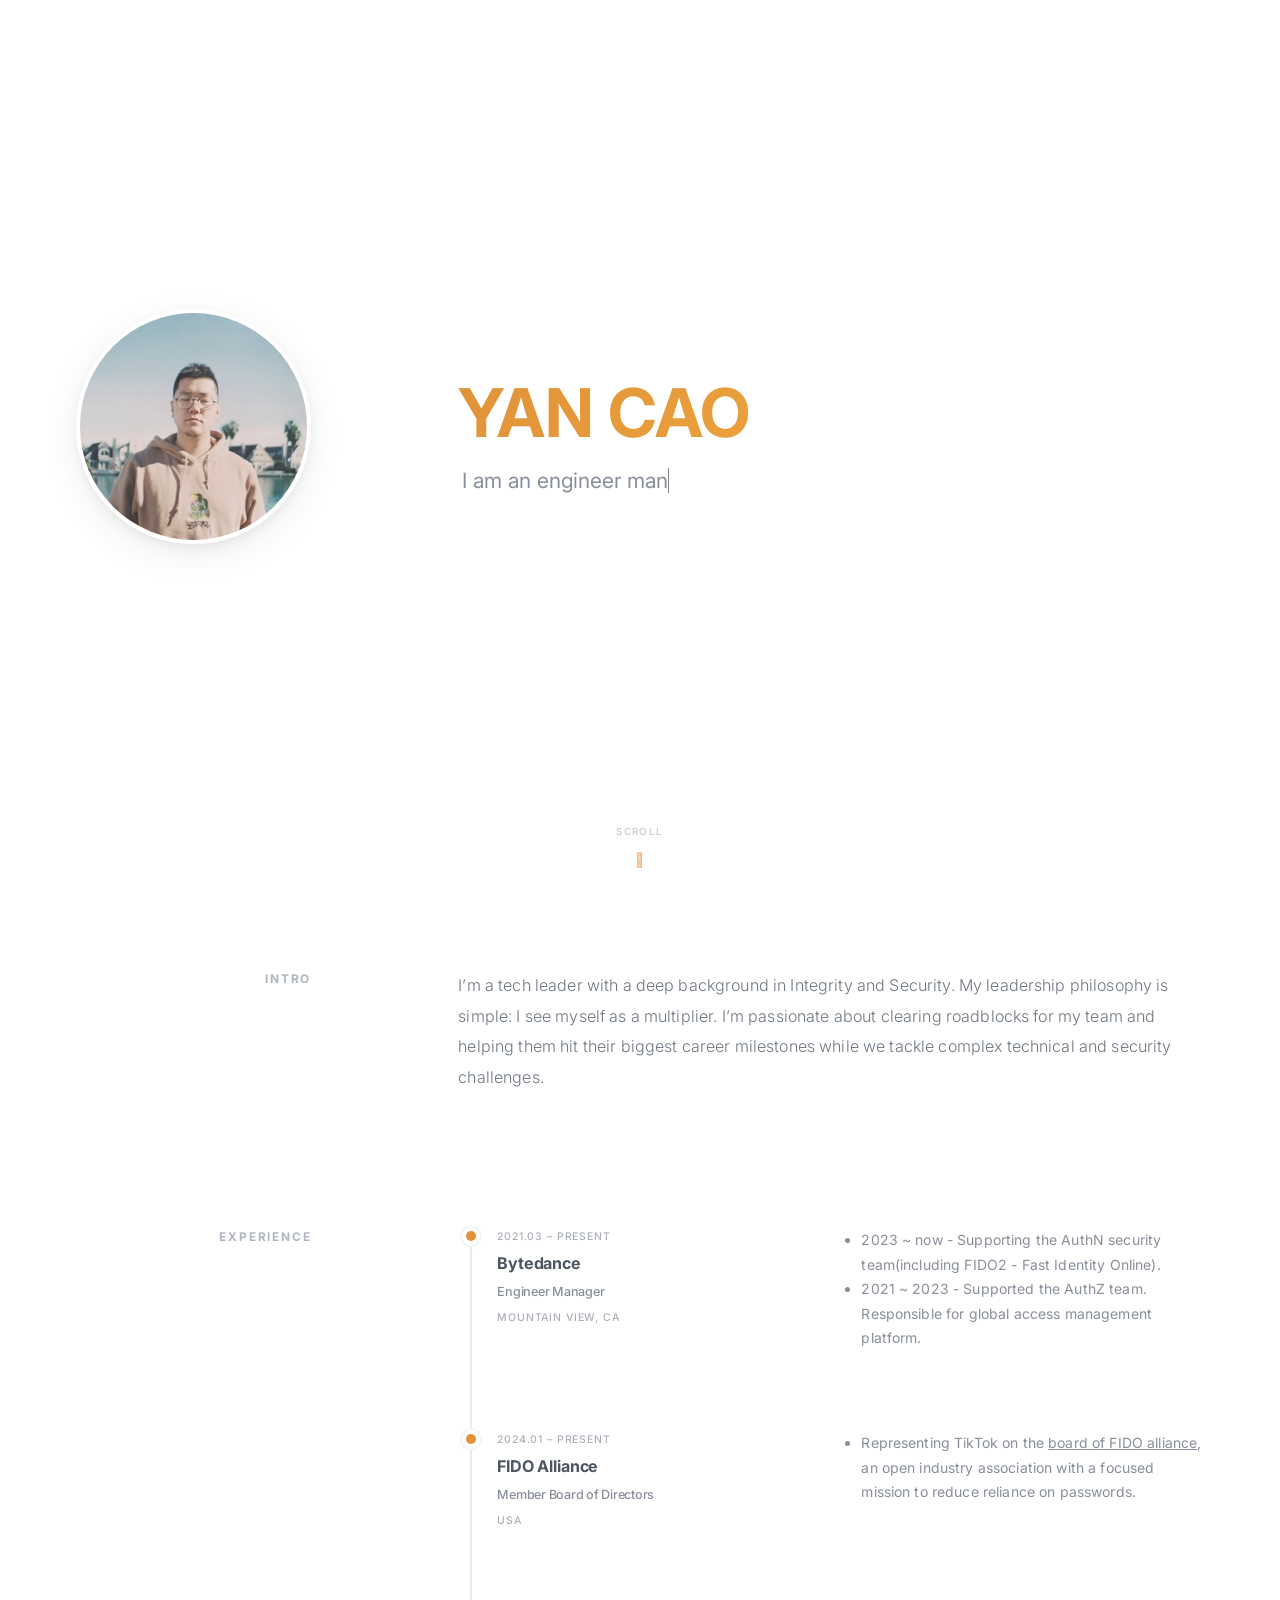
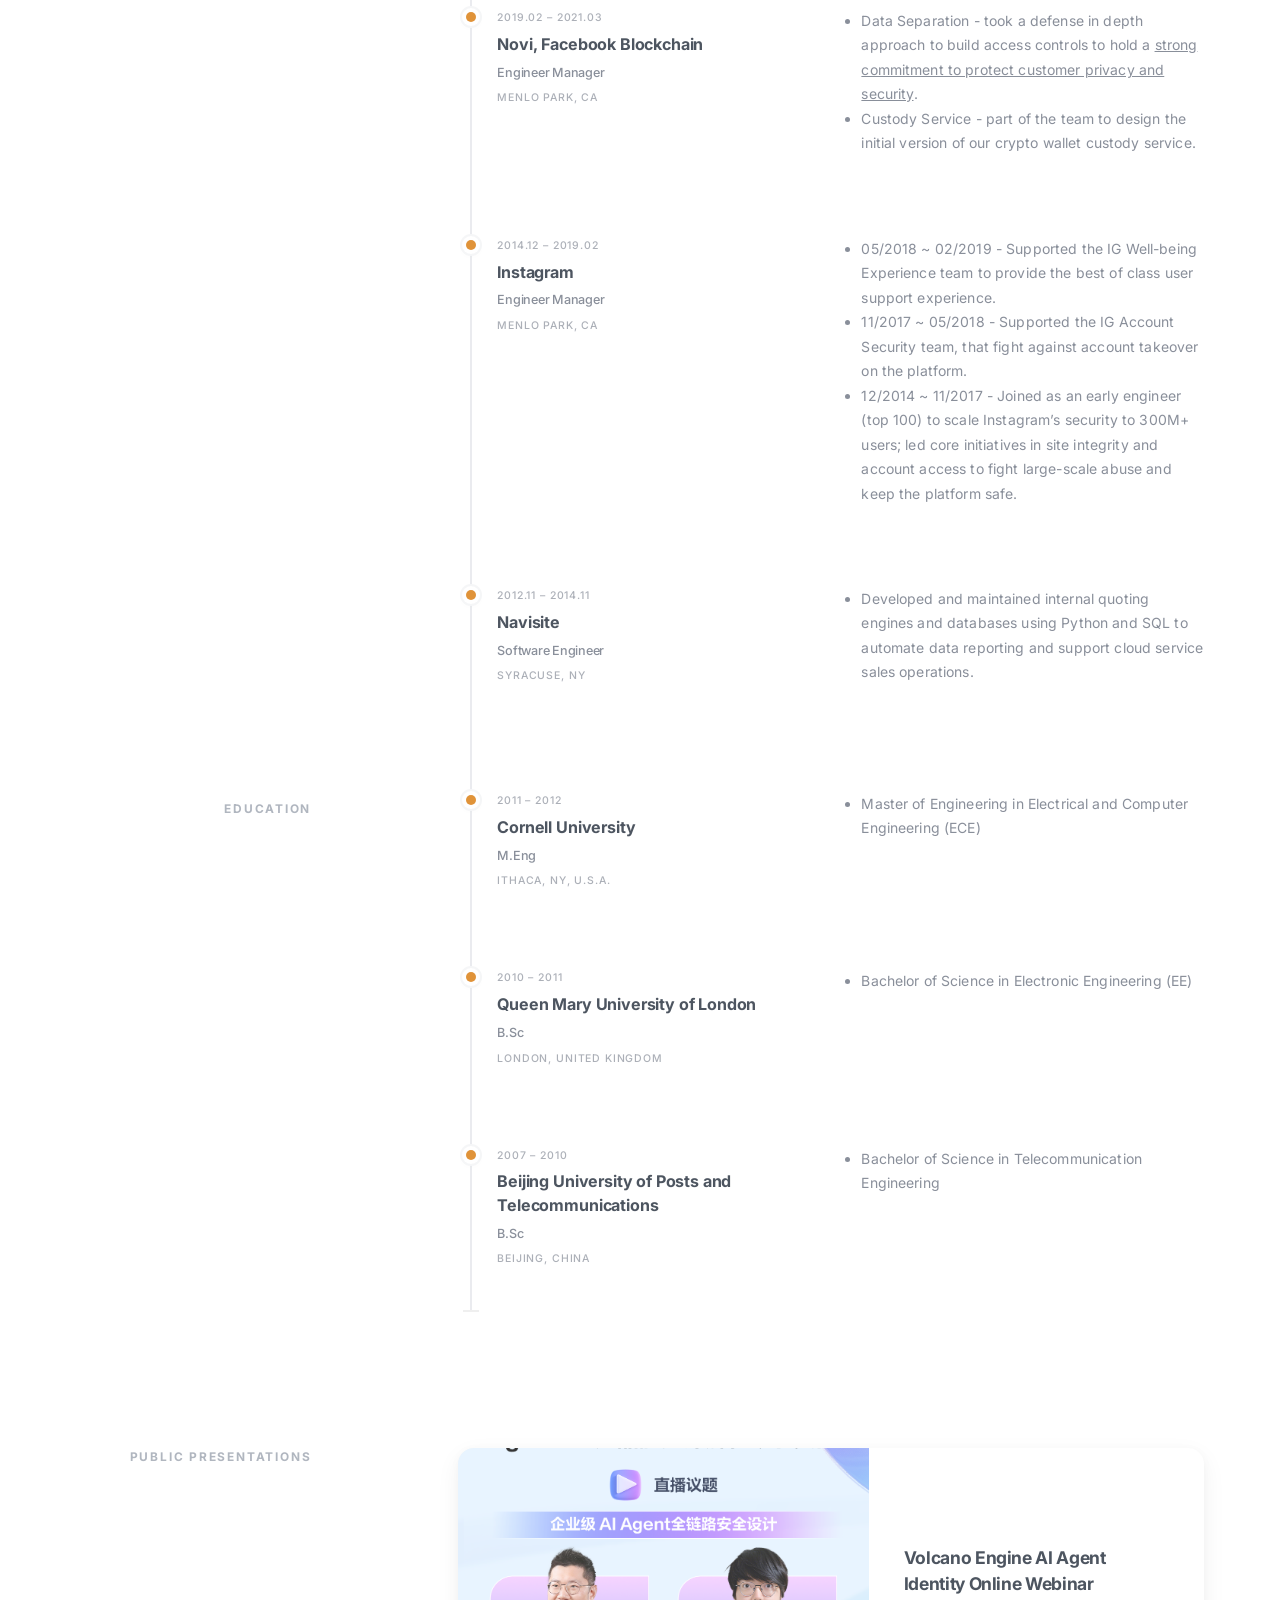
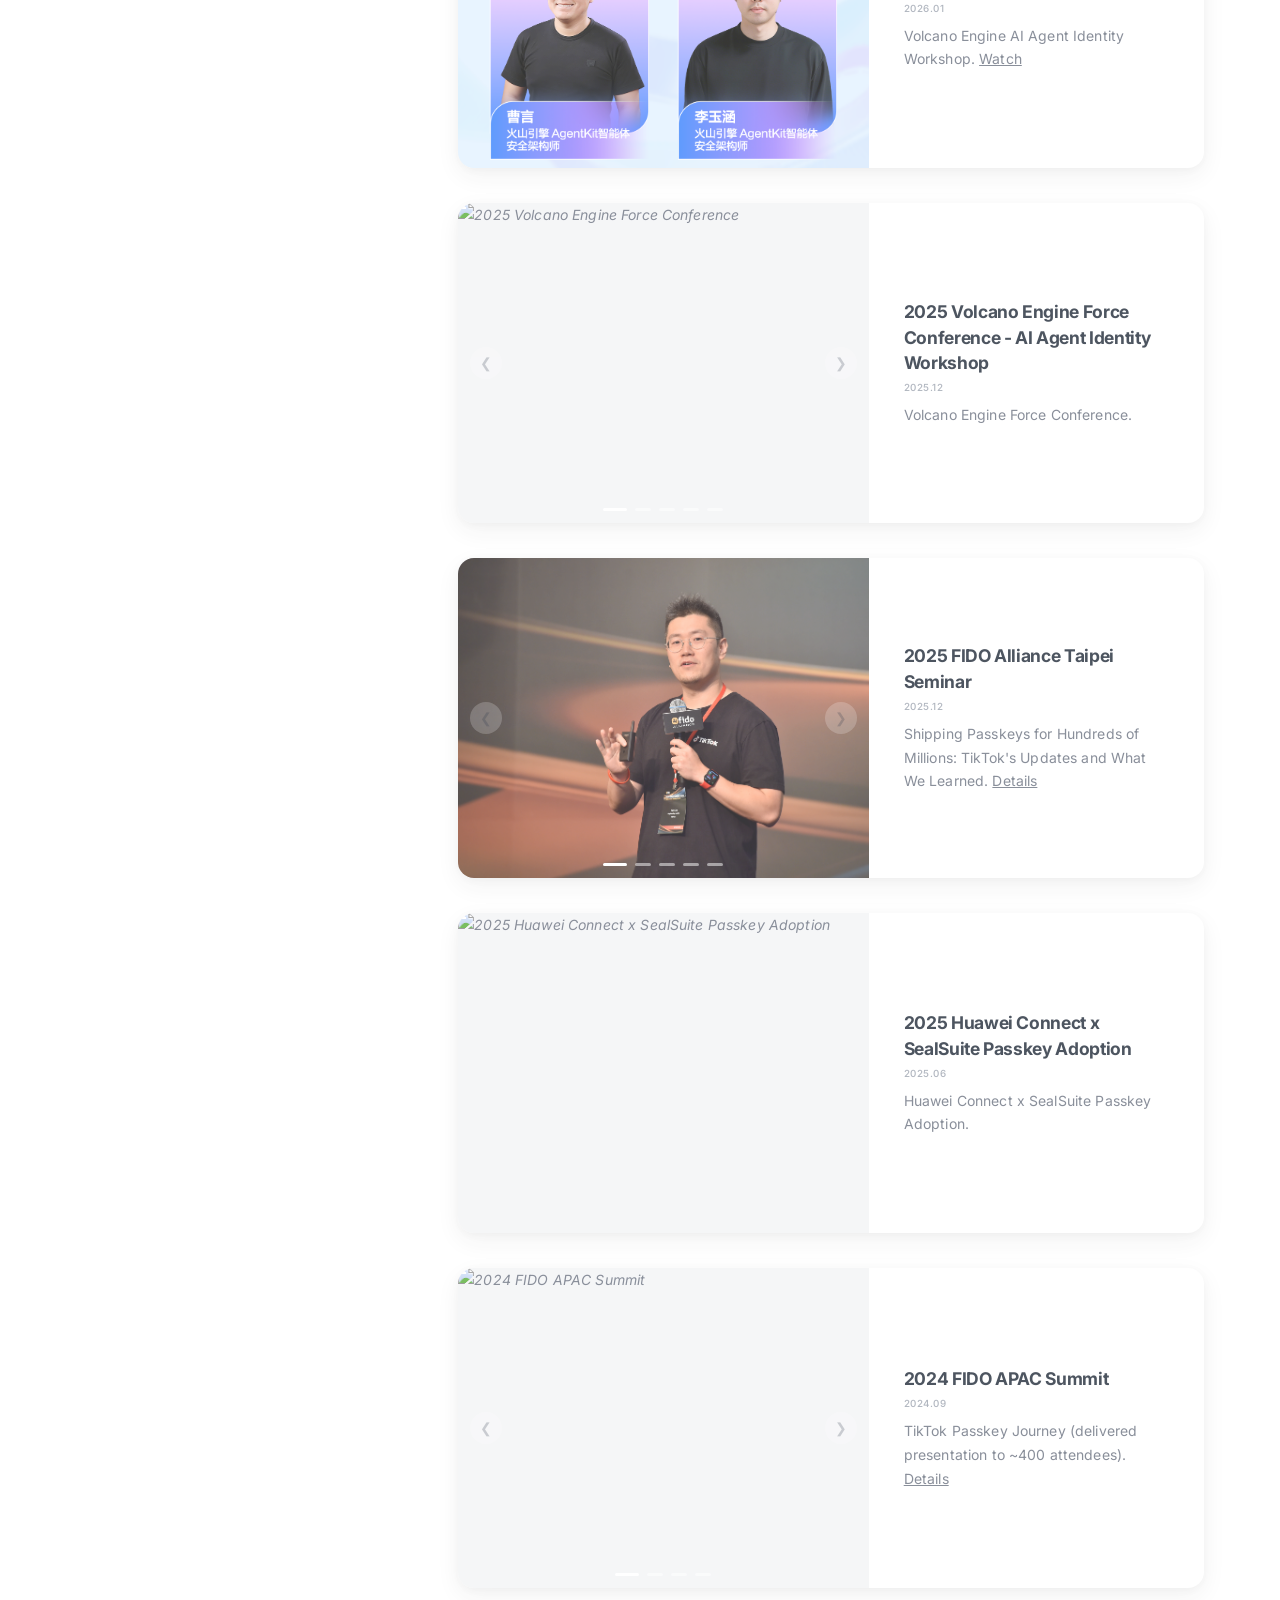
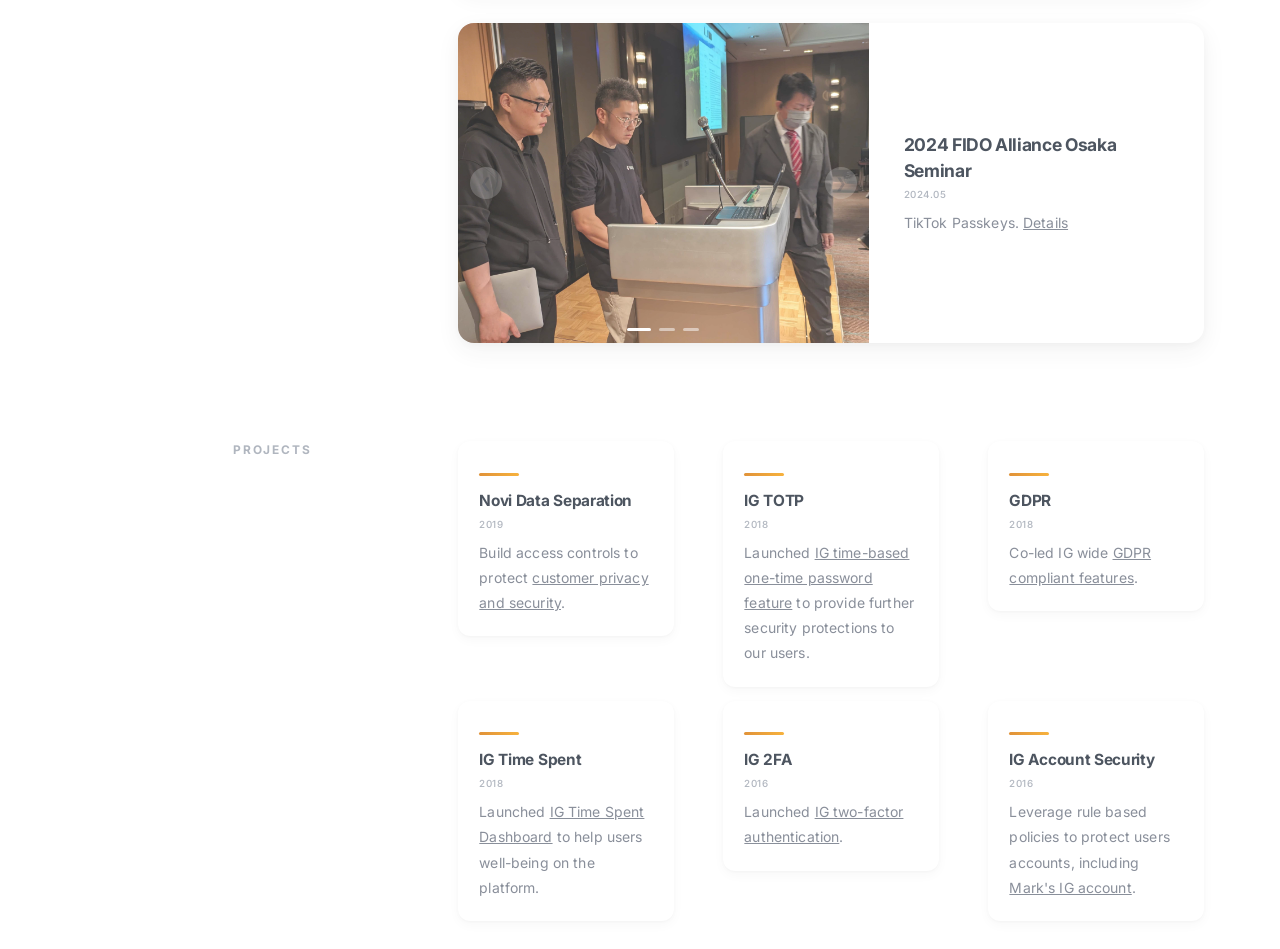
==== index.html @ 8f4854a1 "Update website content and styling: Experience, Education, and Link formatting" ====
<!doctype html>

<html lang="en">

<head>

    <title>Yan Cao</title>

    <meta name="description" content="">

    <meta charset="utf-8">
    <meta name="viewport" content="width=device-width, initial-scale=1, shrink-to-fit=no">
    <meta http-equiv="x-ua-compatible" content="ie=edge">

    <!-- Google Font: Inter -->
    <link rel="preconnect" href="https://fonts.googleapis.com">
    <link rel="preconnect" href="https://fonts.gstatic.com" crossorigin>
    <link href="https://fonts.googleapis.com/css2?family=Inter:wght@100;300;400;500;600;700;800;900&display=swap"
        rel="stylesheet">

    <!-- FontAwesome -->
    <link rel="stylesheet" href="assets/plugins/font-awesome/css/fontawesome.min.css">
    <link rel="stylesheet" href="assets/plugins/font-awesome/css/brands.min.css">

    <!-- Nivo Lightbox-->
    <link rel="stylesheet" href="assets/plugins/nivo-lightbox/nivo-lightbox.css" />
    <link rel="stylesheet" href="assets/plugins/nivo-lightbox/themes/default/default.css" />

    <!-- Main CSS -->
    <link rel="stylesheet" href="assets/css/main.css">

    <!-- Themes -->
    <link rel="stylesheet" href="assets/css/themes.light.css">
    <!--<link rel="stylesheet" href="assets/css/themes.dark.css">-->

    <!-- Favicon -->
    <link rel="apple-touch-icon" sizes="180x180" href="assets/images/favicon/apple-touch-icon.png">
    <link rel="icon" type="image/png" sizes="32x32" href="assets/images/favicon/favicon-32x32.png">
    <link rel="icon" type="image/png" sizes="16x16" href="assets/images/favicon/favicon-16x16.png">
    <link rel="manifest" href="assets/images/favicon/site.webmanifest">

    <!-- Custom CSS -->
    <link rel="stylesheet" href="assets/css/custom.css">

    <!-- jQuery -->
    <script src="assets/js/jquery.min.js"></script>

    <!-- dense.js (Retina plugin) -->
    <script src="assets/js/dense.js"></script>

    <!-- Nivo Lightbox -->
    <script src="assets/plugins/nivo-lightbox/nivo-lightbox.min.js"></script>

    <!-- ScrollReveal -->
    <script src="assets/js/scrollreveal.min.js"></script>

    <!-- Carousel -->
    <script src="assets/js/carousel.js"></script>

    <!-- Presentation Carousel -->
    <script src="assets/js/presentation-carousel.js"></script>

    <!-- Main JS -->
    <script src="assets/js/main.js"></script>

</head>

<body>

    <div class="c-preloader  js-preloader">
        <div class="c-preloader__spinner  t-preloader__spinner"></div>
    </div>

    <div class="c-main-container  js-main-container">



        <!-- ################################ -->
        <!-- ############ HEADER ############ -->
        <!-- ################################ -->

        <section class="o-section o-section--header  t-section  t-section--header">
            <div class="c-header">

                <div class="o-section__header-bg  t-section__header"></div>
                <div class="o-section__content-bg  t-section__content"></div>

                <div class="o-container">
                    <div class="o-section__container">

                        <header class="o-section__header  c-header__header  t-section__header">
                            <div class="c-header__inner-header">

                                <div class="c-header__avatar">
                                    <div class="a-header  c-avatar">
                                        <img class="c-avatar__img" src="assets/images/header/avatar.jpg" alt="">
                                    </div><!-- /c-avatar -->
                                </div><!-- /c-header-avatar -->

                            </div><!-- /c-header__inner-header -->
                        </header><!-- /o-section__header -->

                        <div class="o-section__content  c-header__content  t-section__content">
                            <div class="c-header__inner-content">

                                <div class="c-header__top">

                                    <div class="c-header__brand">

                                        <div class="c-brand">
                                            <h1 class="c-brand__title  t-title">
                                                <span class="c-brand__sizer">
                                                    <span class="a-header  c-brand__second-word  t-title__second-word">
                                                        Yan Cao
                                                    </span>
                                                </span>
                                            </h1>
                                            <h2 class="a-header  c-brand__sub-title  t-sub-title">
                                                <span class="c-brand__sizer">I am a</span><!--
                                                 --><span class="txt-rotate c-brand__sizer" data-period="2000"
                                                    data-rotate='["n engineer manager @ Bytedance", "n ex-Facebooker/Instagramer", " crypto lover", " father of two cats", " security bar raiser"]'>
                                                </span>
                                            </h2>

                                        </div><!-- /c-header__brand -->

                                        <ul class="c-header__social-buttons  c-social-buttons">
                                            <li class="a-header">
                                                <a href="https://www.linkedin.com/in/yanc/" target="_blank"
                                                    class="c-social-button  t-social-button">
                                                    <i class="fab  fa-lg  fa-linkedin"></i>
                                                </a>
                                            </li>
                                            <li class="a-header">
                                                <a href="https://github.com/y-ncao" target="_blank"
                                                    class="c-social-button  t-social-button">
                                                    <i class="fab  fa-lg  fa-github"></i>
                                                </a>
                                            </li>
                                            <li class="a-header">
                                                <a href="https://www.instagram.com/cyandterry/" target="_blank"
                                                    class="c-social-button  t-social-button">
                                                    <i class="fab  fa-lg  fa-instagram"></i>
                                                </a>
                                            </li>
                                        </ul><!-- /c-header__social-buttons -->

                                    </div><!-- /c-header__top -->

                                </div><!-- /c-header__inner-content -->
                            </div><!-- /o-section__content -->

                        </div><!-- /o-section__container -->

                    </div><!-- /o-container -->

                </div><!-- /c-header -->

                <!-- Scroll indicator -->
                <div class="c-scroll-indicator">
                    <span class="c-scroll-indicator__text">Scroll</span>
                    <div class="c-scroll-indicator__arrow">
                        <i class="fas fa-chevron-down"></i>
                    </div>
                </div>

        </section><!-- /o-section -->



        <!-- ################################ -->
        <!-- ############ INTRO ############# -->
        <!-- ################################ -->

        <section class="o-section  t-section  ">

            <div class="o-section__header-bg  t-section__header"></div>
            <div class="o-section__content-bg  t-section__content"></div>

            <div class="o-container">
                <div class="o-section__container">

                    <header class="o-section__header  t-section__header">
                        <div class="o-content">
                            <h2 class="o-section__heading">
                                Intro
                            </h2>

                        </div>
                    </header><!-- /o-section__header -->

                    <div class="o-section__content  t-section__content  ">
                        <div class="o-content">
                            <div class="c-intro">
                                <div class="o-content__body">
                                    <p>
                                        I’m a tech leader with a deep background in Integrity and Security. My
                                        leadership philosophy is simple: I see myself as a multiplier. I’m passionate
                                        about clearing roadblocks for my team and helping them hit their biggest career
                                        milestones while we tackle complex technical and security challenges.
                                    </p>
                                </div>
                            </div>
                        </div>

                    </div><!-- /o-section__content -->

                </div><!-- /o-section__container -->
            </div><!-- /o-container -->

        </section><!-- /o-section -->


        <!-- ################################ -->
        <!-- ########## EXPERIENCE ########## -->
        <!-- ################################ -->

        <section class="o-section  t-section  ">

            <div class="o-section__header-bg  t-section__header"></div>
            <div class="o-section__content-bg  t-section__content"></div>

            <div class="o-container">
                <div class="o-section__container">

                    <header class="o-section__header  t-section__header">
                        <div class="o-content">
                            <h2 class="o-section__heading">
                                Experience
                            </h2>

                        </div>
                    </header><!-- /o-section__header -->

                    <div class="o-section__content  t-section__content  u-pb-0">

                        <div class="a-experience-timeline  c-timeline  t-border-color">

                            <div class="c-timeline__item">
                                <div class="c-timeline__point  t-timeline__point  t-primary-bg"></div>
                                <div class="o-content">
                                    <div class="o-grid">
                                        <div class="o-grid__col-md-5">
                                            <div class="c-work__timeframe">
                                                2021.03 &ndash; Present
                                            </div>
                                            <h3 class="c-work__heading">
                                                Bytedance
                                            </h3>
                                            <h4 class="c-work__title">
                                                Engineer Manager
                                            </h4>
                                            <div class="c-work__location">
                                                Mountain View, CA
                                            </div>
                                        </div>
                                        <div class="o-grid__col-md-7">
                                            <ul>
                                                <li>
                                                    2023 ~ now - Supporting the AuthN security team(including FIDO2 -
                                                    Fast
                                                    Identity Online).
                                                </li>
                                                <li>
                                                    2021 ~ 2023 - Supported the AuthZ team. Responsible for global
                                                    access management platform.
                                                </li>
                                            </ul>
                                        </div>
                                    </div><!-- /o-grid -->
                                </div><!-- /o-content -->
                            </div><!-- /c-timeline__item -->

                            <div class="c-timeline__item">
                                <div class="c-timeline__point  t-timeline__point  t-primary-bg"></div>
                                <div class="o-content">
                                    <div class="o-grid">
                                        <div class="o-grid__col-md-5">
                                            <div class="c-work__timeframe">
                                                2024.01 &ndash; Present
                                            </div>
                                            <h3 class="c-work__heading">
                                                FIDO Alliance
                                            </h3>
                                            <h4 class="c-work__title">
                                                Member Board of Directors
                                            </h4>
                                            <div class="c-work__location">
                                                USA
                                            </div>
                                        </div>
                                        <div class="o-grid__col-md-7">
                                            <ul>
                                                <li>
                                                    Representing TikTok on the <a
                                                        href="https://fidoalliance.org/overview/leadership/"
                                                        target="_blank">board of FIDO alliance</a>,
                                                    an open industry association with a focused mission to reduce
                                                    reliance
                                                    on passwords.
                                                </li>
                                            </ul>
                                        </div>
                                    </div><!-- /o-grid -->
                                </div><!-- /o-content -->
                            </div><!-- /c-timeline__item -->

                            <div class="c-timeline__item">
                                <div class="c-timeline__point  t-timeline__point  t-primary-bg"></div>
                                <div class="o-content">
                                    <div class="o-grid">
                                        <div class="o-grid__col-md-5">
                                            <div class="c-work__timeframe">
                                                2019.02 &ndash; 2021.03
                                            </div>
                                            <h3 class="c-work__heading">
                                                Novi, Facebook Blockchain
                                            </h3>
                                            <h4 class="c-work__title">
                                                Engineer Manager
                                            </h4>
                                            <div class="c-work__location">
                                                Menlo Park, CA
                                            </div>
                                        </div>
                                        <div class="o-grid__col-md-7">
                                            <ul>
                                                <li>
                                                    Data Separation - took a defense in depth approach to build access
                                                    controls to hold a <a href="https://bit.ly/3oNpCl0"
                                                        target="_blank">strong commitment to protect customer privacy
                                                        and
                                                        security</a>.
                                                </li>
                                                <li>
                                                    Custody Service - part of the team to design the initial version of
                                                    our
                                                    crypto wallet custody service.
                                                </li>
                                            </ul>
                                        </div>
                                    </div><!-- /o-grid -->
                                </div><!-- /o-content -->
                            </div><!-- /c-timeline__item -->

                            <div class="c-timeline__item">
                                <div class="c-timeline__point  t-timeline__point  t-primary-bg"></div>
                                <div class="o-content">
                                    <div class="o-grid">
                                        <div class="o-grid__col-md-5">
                                            <div class="c-work__timeframe">
                                                2014.12 &ndash; 2019.02
                                            </div>
                                            <h3 class="c-work__heading">
                                                Instagram
                                            </h3>
                                            <h4 class="c-work__title">
                                                Engineer Manager
                                            </h4>
                                            <div class="c-work__location">
                                                Menlo Park, CA
                                            </div>
                                        </div>
                                        <div class="o-grid__col-md-7">
                                            <ul>
                                                <li>
                                                    05/2018 ~ 02/2019 - Supported the IG Well-being Experience team to
                                                    provide the best of class user support experience.
                                                </li>
                                                <li>
                                                    11/2017 ~ 05/2018 - Supported the IG Account Security team, that
                                                    fight
                                                    against account takeover on the platform.
                                                </li>
                                                <li>
                                                    12/2014 ~ 11/2017 - Joined as an early engineer (top 100) to scale
                                                    Instagram’s security to 300M+ users; led core initiatives in site
                                                    integrity and account access to fight large-scale abuse and keep the
                                                    platform safe.
                                                </li>
                                            </ul>
                                        </div>
                                    </div><!-- /o-grid -->
                                </div><!-- /o-content -->
                            </div><!-- /c-timeline__item -->

                            <div class="c-timeline__item">
                                <div class="c-timeline__point  t-timeline__point  t-primary-bg"></div>
                                <div class="o-content">
                                    <div class="o-grid">
                                        <div class="o-grid__col-md-5">
                                            <div class="c-work__timeframe">
                                                2012.11 &ndash; 2014.11
                                            </div>
                                            <h3 class="c-work__heading">
                                                Navisite
                                            </h3>
                                            <h4 class="c-work__title">
                                                Software Engineer
                                            </h4>
                                            <div class="c-work__location">
                                                Syracuse, NY
                                            </div>
                                        </div>
                                        <div class="o-grid__col-md-7">
                                            <ul>
                                                <li>
                                                    Developed and maintained internal quoting engines and databases
                                                    using Python
                                                    and SQL to automate data reporting and support cloud service sales
                                                    operations.
                                                </li>
                                            </ul>
                                        </div>
                                    </div><!-- /o-grid -->
                                </div><!-- /o-content -->
                            </div><!-- /c-timeline__item -->

                        </div><!-- /c-timeline -->

                    </div><!-- /o-section__content -->

                </div><!-- /o-section__container -->
            </div><!-- /o-container -->

        </section><!-- /o-section -->



        <!-- ################################ -->
        <!-- ########### EDUCATION ########## -->
        <!-- ################################ -->

        <section class="o-section  t-section  ">

            <div class="o-section__header-bg  t-section__header"></div>
            <div class="o-section__content-bg  t-section__content"></div>

            <div class="o-container">
                <div class="o-section__container">

                    <header class="o-section__header  t-section__header">
                        <div class="o-content">
                            <h2 class="o-section__heading">
                                Education
                            </h2>

                        </div>
                    </header><!-- /o-section__header -->

                    <div class="o-section__content  t-section__content  u-pt-0">

                        <div class="o-content">
                            <div class="a-education-timeline  c-timeline  t-border-color  o-section__full-top-space">
                                <div class="c-timeline__end  t-border-color"></div>

                                <div class="c-timeline__item">
                                    <div class="c-timeline__point  t-timeline__point  t-primary-bg"></div>
                                    <div class="o-content">
                                        <div class="o-grid">
                                            <div class="o-grid__col-md-5">
                                                <div class="c-work__timeframe">
                                                    2011 &ndash; 2012
                                                </div>
                                                <h3 class="c-work__heading">
                                                    Cornell University
                                                </h3>
                                                <h4 class="c-work__title">
                                                    M.Eng
                                                </h4>
                                                <div class="c-work__location">
                                                    Ithaca, NY, U.S.A.
                                                </div>
                                            </div>
                                            <div class="o-grid__col-md-7">
                                                <ul>
                                                    <li>Master of Engineering in Electrical and Computer Engineering
                                                        (ECE)
                                                    </li>
                                                </ul>
                                            </div>
                                        </div><!-- /o-grid -->
                                    </div><!-- /o-content -->
                                </div><!-- /c-timeline__item -->

                                <div class="c-timeline__item">
                                    <div class="c-timeline__point  t-timeline__point  t-primary-bg"></div>
                                    <div class="o-content">
                                        <div class="o-grid">
                                            <div class="o-grid__col-md-5">
                                                <div class="c-work__timeframe">
                                                    2010 &ndash; 2011
                                                </div>
                                                <h3 class="c-work__heading">
                                                    Queen Mary University of London
                                                </h3>
                                                <h4 class="c-work__title">
                                                    B.Sc
                                                </h4>
                                                <div class="c-work__location">
                                                    London, United Kingdom
                                                </div>
                                            </div>
                                            <div class="o-grid__col-md-7">
                                                <ul>
                                                    <li>Bachelor of Science in Electronic Engineering (EE)</li>
                                                </ul>
                                            </div>
                                        </div><!-- /o-grid -->
                                    </div><!-- /o-content -->
                                </div><!-- /c-timeline__item -->

                                <div class="c-timeline__item">
                                    <div class="c-timeline__point  t-timeline__point  t-primary-bg"></div>
                                    <div class="o-content">
                                        <div class="o-grid">
                                            <div class="o-grid__col-md-5">
                                                <div class="c-work__timeframe">
                                                    2007 &ndash; 2010
                                                </div>
                                                <h3 class="c-work__heading">
                                                    Beijing University of Posts and Telecommunications
                                                </h3>
                                                <h4 class="c-work__title">
                                                    B.Sc
                                                </h4>
                                                <div class="c-work__location">
                                                    Beijing, China
                                                </div>
                                            </div>
                                            <div class="o-grid__col-md-7">
                                                <ul>
                                                    <li>Bachelor of Science in Telecommunication Engineering</li>
                                                </ul>
                                            </div>
                                        </div><!-- /o-grid -->
                                    </div><!-- /o-content -->
                                </div><!-- /c-timeline__item -->

                            </div><!-- /c-timeline -->
                        </div><!-- /o-content -->

                    </div><!-- /o-section__content -->

                </div><!-- /o-section__container -->
            </div><!-- /o-container -->

        </section><!-- /o-section -->


        <!-- ################################ -->
        <!-- ######## PRESENTATIONS ######### -->
        <!-- ################################ -->

        <section class="o-section  t-section  ">

            <div class="o-section__header-bg  t-section__header"></div>
            <div class="o-section__content-bg  t-section__content"></div>

            <div class="o-container">
                <div class="o-section__container">

                    <header class="o-section__header  t-section__header">
                        <div class="o-content">
                            <h2 class="o-section__heading">
                                Public Presentations
                            </h2>

                        </div>
                    </header><!-- /o-section__header -->

                    <div class="o-section__content  t-section__content  ">

                        <!-- Presentation 1: Volcano Engine AI Agent Identity Online Webinar - 2026.01 -->
                        <div class="c-presentation-row">
                            <div class="c-presentation-card c-presentation-card--full">
                                <div class="c-presentation-carousel" data-carousel>
                                    <div class="c-presentation-carousel__slides">
                                        <img src="assets/images/presentations/2026_01_Volcano_1.png"
                                            alt="Volcano Engine AI Agent Identity Online Webinar"
                                            class="c-presentation-carousel__slide active" data-position="top">
                                    </div>
                                </div>
                                <div class="c-presentation-info">
                                    <h3>Volcano Engine AI Agent Identity Online Webinar</h3>
                                    <span class="c-project-year">2026.01</span>
                                    <p>
                                        Volcano Engine AI Agent Identity Workshop. <a
                                            href="https://www.volcengine.com/live/activity/webinar-20260120"
                                            target="_blank">Watch</a>
                                    </p>
                                </div>
                            </div>
                        </div>

                        <!-- Presentation 2: 2025 Volcano Engine Force Conference - 2025.12 -->
                        <div class="c-presentation-row">
                            <div class="c-presentation-card c-presentation-card--full">
                                <div class="c-presentation-carousel" data-carousel>
                                    <div class="c-presentation-carousel__slides">
                                        <img src="assets/images/presentations/2025_12_Volcano_1.JPG"
                                            alt="2025 Volcano Engine Force Conference"
                                            class="c-presentation-carousel__slide active" data-position="center">
                                        <img src="assets/images/presentations/2025_12_Volcano_2.JPG"
                                            alt="2025 Volcano Engine Force Conference"
                                            class="c-presentation-carousel__slide" data-position="center">
                                        <img src="assets/images/presentations/2025_12_Volcano_3.JPG"
                                            alt="2025 Volcano Engine Force Conference"
                                            class="c-presentation-carousel__slide" data-position="center">
                                        <img src="assets/images/presentations/2025_12_Volcano_4.JPG"
                                            alt="2025 Volcano Engine Force Conference"
                                            class="c-presentation-carousel__slide" data-position="center">
                                        <img src="assets/images/presentations/2025_12_Volcano_5.png"
                                            alt="2025 Volcano Engine Force Conference"
                                            class="c-presentation-carousel__slide" data-position="top">
                                    </div>
                                    <button class="c-presentation-carousel__btn c-presentation-carousel__btn--prev"
                                        aria-label="Previous">&#10094;</button>
                                    <button class="c-presentation-carousel__btn c-presentation-carousel__btn--next"
                                        aria-label="Next">&#10095;</button>
                                    <div class="c-presentation-carousel__dots"></div>
                                </div>
                                <div class="c-presentation-info">
                                    <h3>2025 Volcano Engine Force Conference - AI Agent Identity Workshop</h3>
                                    <span class="c-project-year">2025.12</span>
                                    <p>
                                        Volcano Engine Force Conference.
                                    </p>
                                </div>
                            </div>
                        </div>

                        <!-- Presentation 3: 2025 FIDO Alliance Taipei Seminar - 2025.12 -->
                        <div class="c-presentation-row">
                            <div class="c-presentation-card c-presentation-card--full">
                                <div class="c-presentation-carousel" data-carousel>
                                    <div class="c-presentation-carousel__slides">
                                        <img src="assets/images/presentations/2025_12_Taipei_1.JPG"
                                            alt="2025 FIDO Alliance Taipei Seminar"
                                            class="c-presentation-carousel__slide active" data-position="center">
                                        <img src="assets/images/presentations/2025_12_Taipei_2.JPG"
                                            alt="2025 FIDO Alliance Taipei Seminar"
                                            class="c-presentation-carousel__slide" data-position="center">
                                        <img src="assets/images/presentations/2025_12_Taipei_3.JPG"
                                            alt="2025 FIDO Alliance Taipei Seminar"
                                            class="c-presentation-carousel__slide" data-position="center">
                                        <img src="assets/images/presentations/2025_12_Taipei_4.JPG"
                                            alt="2025 FIDO Alliance Taipei Seminar"
                                            class="c-presentation-carousel__slide" data-position="center">
                                        <img src="assets/images/presentations/2025_12_Taipei_5.JPG"
                                            alt="2025 FIDO Alliance Taipei Seminar"
                                            class="c-presentation-carousel__slide" data-position="top">
                                    </div>
                                    <button class="c-presentation-carousel__btn c-presentation-carousel__btn--prev"
                                        aria-label="Previous">&#10094;</button>
                                    <button class="c-presentation-carousel__btn c-presentation-carousel__btn--next"
                                        aria-label="Next">&#10095;</button>
                                    <div class="c-presentation-carousel__dots"></div>
                                </div>
                                <div class="c-presentation-info">
                                    <h3>2025 FIDO Alliance Taipei Seminar</h3>
                                    <span class="c-project-year">2025.12</span>
                                    <p>
                                        Shipping Passkeys for Hundreds of Millions: TikTok's Updates and What We
                                        Learned. <a
                                            href="https://fidoalliance.org/event/fido-taipei-seminar/#:~:text=Shipping%20Passkeys%20for%20Hundreds%20of%20Millions"
                                            target="_blank">Details</a>
                                    </p>
                                </div>
                            </div>
                        </div>

                        <!-- Presentation 4: 2025 Huawei Connect - 2025.06 -->
                        <div class="c-presentation-row">
                            <div class="c-presentation-card c-presentation-card--full">
                                <div class="c-presentation-carousel" data-carousel>
                                    <div class="c-presentation-carousel__slides">
                                        <img src="assets/images/presentations/2025_06_Huawei.jpeg"
                                            alt="2025 Huawei Connect x SealSuite Passkey Adoption"
                                            class="c-presentation-carousel__slide active" data-position="center">
                                    </div>
                                </div>
                                <div class="c-presentation-info">
                                    <h3>2025 Huawei Connect x SealSuite Passkey Adoption</h3>
                                    <span class="c-project-year">2025.06</span>
                                    <p>
                                        Huawei Connect x SealSuite Passkey Adoption.
                                    </p>
                                </div>
                            </div>
                        </div>

                        <!-- Presentation 6: 2024 FIDO APAC Summit - 2024.09 -->
                        <div class="c-presentation-row">
                            <div class="c-presentation-card c-presentation-card--full">
                                <div class="c-presentation-carousel" data-carousel>
                                    <div class="c-presentation-carousel__slides">
                                        <img src="assets/images/presentations/2024_09_FIDO_APAC_1.jpeg"
                                            alt="2024 FIDO APAC Summit" class="c-presentation-carousel__slide active"
                                            data-position="center">
                                        <img src="assets/images/presentations/2024_09_FIDO_APAC_2.jpg"
                                            alt="2024 FIDO APAC Summit" class="c-presentation-carousel__slide"
                                            data-position="left">
                                        <img src="assets/images/presentations/2024_09_FIDO_APAC_3.jpg"
                                            alt="2024 FIDO APAC Summit" class="c-presentation-carousel__slide"
                                            data-position="left">
                                        <img src="assets/images/presentations/2024_09_FIDO_APAC_4.jpg"
                                            alt="2024 FIDO APAC Summit" class="c-presentation-carousel__slide"
                                            data-position="center">
                                    </div>
                                    <button class="c-presentation-carousel__btn c-presentation-carousel__btn--prev"
                                        aria-label="Previous">&#10094;</button>
                                    <button class="c-presentation-carousel__btn c-presentation-carousel__btn--next"
                                        aria-label="Next">&#10095;</button>
                                    <div class="c-presentation-carousel__dots"></div>
                                </div>
                                <div class="c-presentation-info">
                                    <h3>2024 FIDO APAC Summit</h3>
                                    <span class="c-project-year">2024.09</span>
                                    <p>
                                        TikTok Passkey Journey (delivered presentation to ~400 attendees). <a
                                            href="https://fidoapacsummit.com/agenda/#:~:text=From%20Passwords%20to%20Passkeys"
                                            target="_blank">Details</a>
                                    </p>
                                </div>
                            </div>
                        </div>

                        <!-- Presentation 7: 2024 FIDO Alliance Osaka Seminar - 2024.05 -->
                        <div class="c-presentation-row">
                            <div class="c-presentation-card c-presentation-card--full">
                                <div class="c-presentation-carousel" data-carousel>
                                    <div class="c-presentation-carousel__slides">
                                        <img src="assets/images/presentations/2024_05_FIDO_OSAKA_1.jpg"
                                            alt="2024 FIDO Alliance Osaka Seminar"
                                            class="c-presentation-carousel__slide active" data-position="center">
                                        <img src="assets/images/presentations/2024_05_FIDO_OSAKA_2.jpeg"
                                            alt="2024 FIDO Alliance Osaka Seminar"
                                            class="c-presentation-carousel__slide" data-position="center">
                                        <img src="assets/images/presentations/2024_05_FIDO_OSAKA_3.jpeg"
                                            alt="2024 FIDO Alliance Osaka Seminar"
                                            class="c-presentation-carousel__slide" data-position="center">
                                    </div>
                                    <button class="c-presentation-carousel__btn c-presentation-carousel__btn--prev"
                                        aria-label="Previous">&#10094;</button>
                                    <button class="c-presentation-carousel__btn c-presentation-carousel__btn--next"
                                        aria-label="Next">&#10095;</button>
                                    <div class="c-presentation-carousel__dots"></div>
                                </div>
                                <div class="c-presentation-info">
                                    <h3>2024 FIDO Alliance Osaka Seminar</h3>
                                    <span class="c-project-year">2024.05</span>
                                    <p>
                                        TikTok Passkeys. <a
                                            href="https://fidoalliance.org/fido-alliance-osaka-seminar-presentations-photos/#:~:text=TikTok%20Passkeys"
                                            target="_blank">Details</a>
                                    </p>
                                </div>
                            </div>
                        </div>

                    </div><!-- /o-section__content -->

                </div><!-- /o-section__container -->
            </div><!-- /o-container -->

        </section><!-- /o-section -->


        <!-- ################################ -->
        <!-- ############ Projects ############ -->
        <!-- ################################ -->

        <section class="o-section  t-section  ">

            <div class="o-section__header-bg  t-section__header"></div>
            <div class="o-section__content-bg  t-section__content"></div>

            <div class="o-container">
                <div class="o-section__container">

                    <header class="o-section__header  t-section__header">
                        <div class="o-content">
                            <h2 class="o-section__heading">
                                Projects
                            </h2>

                        </div>
                    </header><!-- /o-section__header -->

                    <div class="o-section__content  t-section__content  ">

                        <div class="o-grid">

                            <div class="o-grid__col-md-4  o-grid__col-sm-6">
                                <div class="o-content">
                                    <hr class="c-deco-line  t-primary-color-line" />
                                    <div class="o-content__body">
                                        <h3>Novi Data Separation</h3>
                                        <span class="c-project-year">2019</span>
                                        <p>
                                            Build access controls to protect <a
                                                href="assets/images/portfolio/calibra-customer-commitment.pdf"
                                                target="_blank">customer privacy and security</a>.
                                        </p>
                                    </div>
                                </div><!-- /o-content -->
                            </div><!-- /o-grid__col -->

                            <div class="o-grid__col-md-4  o-grid__col-sm-6">
                                <div class="o-content">
                                    <hr class="c-deco-line  t-primary-color-line" />
                                    <div class="o-content__body">
                                        <h3>IG TOTP</h3>
                                        <span class="c-project-year">2018</span>
                                        <p>
                                            Launched <a href="https://www.wired.com/story/instagram-security-update/"
                                                target="_blank">IG time-based one-time password feature</a> to provide
                                            further security protections to our users.
                                        </p>
                                    </div>
                                </div><!-- /o-content -->
                            </div><!-- /o-grid__col -->

                            <div class="o-grid__col-md-4  o-grid__col-sm-6">
                                <div class="o-content">
                                    <hr class="c-deco-line  t-primary-color-line" />
                                    <div class="o-content__body">
                                        <h3>GDPR</h3>
                                        <span class="c-project-year">2018</span>
                                        <p>
                                            Co-led IG wide <a href="https://techcrunch.com/2018/04/24/instagram-export/"
                                                target="_blank">GDPR compliant features</a>.
                                        </p>
                                    </div>
                                </div><!-- /o-content -->
                            </div><!-- /o-grid__col -->

                            <div class="o-grid__col-md-4  o-grid__col-sm-6">
                                <div class="o-content">
                                    <hr class="c-deco-line  t-primary-color-line" />
                                    <div class="o-content__body">
                                        <h3>IG Time Spent</h3>
                                        <span class="c-project-year">2018</span>
                                        <p>
                                            Launched <a
                                                href="https://techcrunch.com/2018/08/01/facebook-and-instagram-your-activity-time/"
                                                target="_blank">IG Time Spent Dashboard</a> to help users well-being on
                                            the platform.
                                        </p>
                                    </div>
                                </div><!-- /o-content -->
                            </div><!-- /o-grid__col -->

                            <div class="o-grid__col-md-4  o-grid__col-sm-6">
                                <div class="o-content">
                                    <hr class="c-deco-line  t-primary-color-line" />
                                    <div class="o-content__body">
                                        <h3>IG 2FA</h3>
                                        <span class="c-project-year">2016</span>
                                        <p>
                                            Launched <a href="https://techcrunch.com/2016/02/16/instagram-two-factor/"
                                                target="_blank">IG two-factor authentication</a>.
                                        </p>
                                    </div>
                                </div><!-- /o-content -->
                            </div><!-- /o-grid__col -->

                            <div class="o-grid__col-md-4  o-grid__col-sm-6">
                                <div class="o-content">
                                    <hr class="c-deco-line  t-primary-color-line" />
                                    <div class="o-content__body">
                                        <h3>IG Account Security</h3>
                                        <span class="c-project-year">2016</span>
                                        <p>
                                            Leverage rule based policies to protect users accounts, including <a
                                                href="https://www.sfgate.com/business/article/Why-Mark-Zuckerberg-s-Instagram-account-7966388.php"
                                                target="_blank">Mark's IG account</a>.
                                        </p>
                                    </div>
                                </div><!-- /o-content -->
                            </div><!-- /o-grid__col -->

                        </div><!-- /o-grid -->

                    </div><!-- /o-section__content -->

                </div><!-- /o-section__container -->
            </div><!-- /o-container -->

        </section><!-- /o-section -->

    </div><!-- /c-main-container -->

</body>

</html>
---- assets/plugins/font-awesome/css/brands.min.css ----
/*!
 * Font Awesome Free 5.9.0 by @fontawesome - https://fontawesome.com
 * License - https://fontawesome.com/license/free (Icons: CC BY 4.0, Fonts: SIL OFL 1.1, Code: MIT License)
 */
@font-face{font-family:"Font Awesome 5 Brands";font-style:normal;font-weight:normal;font-display:auto;src:url(../webfonts/fa-brands-400.eot);src:url(../webfonts/fa-brands-400.eot?#iefix) format("embedded-opentype"),url(../webfonts/fa-brands-400.woff2) format("woff2"),url(../webfonts/fa-brands-400.woff) format("woff"),url(../webfonts/fa-brands-400.ttf) format("truetype"),url(../webfonts/fa-brands-400.svg#fontawesome) format("svg")}.fab{font-family:"Font Awesome 5 Brands"}
---- assets/plugins/nivo-lightbox/themes/default/default.css ----
/*
 * Nivo Lightbox Default Theme v1.0
 * http://dev7studios.com/nivo-lightbox
 *
 * Copyright 2013, Dev7studios
 * Free to use and abuse under the MIT license.
 * http://www.opensource.org/licenses/mit-license.php
 */
 
.nivo-lightbox-theme-default.nivo-lightbox-overlay { 
	background: #666;
	background: rgba(0,0,0,0.6); 
}
.nivo-lightbox-theme-default .nivo-lightbox-content.nivo-lightbox-loading { background: url(loading.gif) no-repeat 50% 50%; }

.nivo-lightbox-theme-default .nivo-lightbox-nav {
	top: 10%;
	width: 8%;
	height: 80%;
	text-indent: -9999px;
	background-repeat: no-repeat;
	background-position: 50% 50%;
	opacity: 0.5;
}
.nivo-lightbox-theme-default .nivo-lightbox-nav:hover { 
	opacity: 1; 
	background-color: rgba(0,0,0,0.5);
}
.nivo-lightbox-theme-default .nivo-lightbox-prev { 
	background-image: url(prev.png); 
	border-radius: 0 3px 3px 0;
}
.nivo-lightbox-theme-default .nivo-lightbox-next { 
	background-image: url(next.png); 
	border-radius: 3px 0 0 3px;
}

.nivo-lightbox-theme-default .nivo-lightbox-close {
	display: block;
	background: url(close.png) no-repeat 5px 5px;
	width: 16px;
	height: 16px;
	text-indent: -9999px;
	padding: 5px;
	opacity: 0.5;
}
.nivo-lightbox-theme-default .nivo-lightbox-close:hover { opacity: 1; }

.nivo-lightbox-theme-default .nivo-lightbox-title-wrap { bottom: -7%; }
.nivo-lightbox-theme-default .nivo-lightbox-title {
	font: 14px/20px 'Helvetica Neue', Helvetica, Arial, sans-serif;
	font-style: normal;
	font-weight: normal;
	background: #000;
	color: #fff;
	padding: 7px 15px;
	border-radius: 30px;
}

.nivo-lightbox-theme-default .nivo-lightbox-image img {
	background: #fff;
	-webkit-box-shadow: 0px 1px 1px rgba(0,0,0,0.4);
	   -moz-box-shadow: 0px 1px 1px rgba(0,0,0,0.4);
	        box-shadow: 0px 1px 1px rgba(0,0,0,0.4);
}
.nivo-lightbox-theme-default .nivo-lightbox-ajax,
.nivo-lightbox-theme-default .nivo-lightbox-inline {
	background: #fff;
	padding: 40px;
	-webkit-box-shadow: 0px 1px 1px rgba(0,0,0,0.4);
	   -moz-box-shadow: 0px 1px 1px rgba(0,0,0,0.4);
	        box-shadow: 0px 1px 1px rgba(0,0,0,0.4);
}

@media (-webkit-min-device-pixel-ratio: 1.3),
       (-o-min-device-pixel-ratio: 2.6/2),
       (min--moz-device-pixel-ratio: 1.3),
       (min-device-pixel-ratio: 1.3),
       (min-resolution: 1.3dppx) {

	.nivo-lightbox-theme-default .nivo-lightbox-content.nivo-lightbox-loading { 
		background-image: url(loading@2x.gif); 
		background-size: 32px 32px;
	}
	.nivo-lightbox-theme-default .nivo-lightbox-prev { 
		background-image: url(prev@2x.png); 
		background-size: 48px 48px;
	}
	.nivo-lightbox-theme-default .nivo-lightbox-next { 
		background-image: url(next@2x.png); 
		background-size: 48px 48px;
	}
	.nivo-lightbox-theme-default .nivo-lightbox-close { 
		background-image: url(close@2x.png); 
		background-size: 16px 16px;
	}
	
}
---- assets/css/main.css ----
@charset "UTF-8";
/*! normalize.css v3.0.3 | MIT License | github.com/necolas/normalize.css */
/**
 * 1. Set default font family to sans-serif.
 * 2. Prevent iOS and IE text size adjust after device orientation change,
 *    without disabling user zoom.
 */
html {
  font-family: sans-serif;
  /* 1 */
  -ms-text-size-adjust: 100%;
  /* 2 */
  -webkit-text-size-adjust: 100%;
  /* 2 */
}

/**
 * Remove default margin.
 */
body {
  margin: 0;
}

/* HTML5 display definitions
   ========================================================================== */
/**
 * Correct `block` display not defined for any HTML5 element in IE 8/9.
 * Correct `block` display not defined for `details` or `summary` in IE 10/11
 * and Firefox.
 * Correct `block` display not defined for `main` in IE 11.
 */
article,
aside,
details,
figcaption,
figure,
footer,
header,
main,
menu,
nav,
section,
summary {
  display: block;
}

/**
 * 1. Correct `inline-block` display not defined in IE 8/9.
 * 2. Normalize vertical alignment of `progress` in Chrome, Firefox, and Opera.
 */
audio,
canvas,
progress,
video {
  display: inline-block;
  /* 1 */
  vertical-align: baseline;
  /* 2 */
}

/**
 * Prevent modern browsers from displaying `audio` without controls.
 * Remove excess height in iOS 5 devices.
 */
audio:not([controls]) {
  display: none;
  height: 0;
}

/**
 * Address `[hidden]` styling not present in IE 8/9/10.
 * Hide the `template` element in IE 8/9/10/11, Safari, and Firefox < 22.
 */
[hidden],
template {
  display: none;
}

/* Links
   ========================================================================== */
/**
 * Remove the gray background color from active links in IE 10.
 */
a {
  background-color: transparent;
}

/**
 * Improve readability of focused elements when they are also in an
 * active/hover state.
 */
a:active,
a:hover {
  outline: 0;
}

/* Text-level semantics
   ========================================================================== */
/**
 * Address styling not present in IE 8/9/10/11, Safari, and Chrome.
 */
abbr[title] {
  border-bottom: 1px dotted;
}

/**
 * Address style set to `bolder` in Firefox 4+, Safari, and Chrome.
 */
b,
strong {
  font-weight: bold;
}

/**
 * Address styling not present in Safari and Chrome.
 */
dfn {
  font-style: italic;
}

/**
 * Address variable `h1` font-size and margin within `section` and `article`
 * contexts in Firefox 4+, Safari, and Chrome.
 */
h1 {
  font-size: 2em;
  margin: 0.67em 0;
}

/**
 * Address styling not present in IE 8/9.
 */
mark {
  background: #ff0;
  color: #000;
}

/**
 * Address inconsistent and variable font size in all browsers.
 */
small {
  font-size: 80%;
}

/**
 * Prevent `sub` and `sup` affecting `line-height` in all browsers.
 */
sub,
sup {
  font-size: 75%;
  line-height: 0;
  position: relative;
  vertical-align: baseline;
}

sup {
  top: -0.5em;
}

sub {
  bottom: -0.25em;
}

/* Embedded content
   ========================================================================== */
/**
 * Remove border when inside `a` element in IE 8/9/10.
 */
img {
  border: 0;
}

/**
 * Correct overflow not hidden in IE 9/10/11.
 */
svg:not(:root) {
  overflow: hidden;
}

/* Grouping content
   ========================================================================== */
/**
 * Address margin not present in IE 8/9 and Safari.
 */
figure {
  margin: 1em 40px;
}

/**
 * Address differences between Firefox and other browsers.
 */
hr {
  box-sizing: content-box;
  height: 0;
}

/**
 * Contain overflow in all browsers.
 */
pre {
  overflow: auto;
}

/**
 * Address odd `em`-unit font size rendering in all browsers.
 */
code,
kbd,
pre,
samp {
  font-family: monospace, monospace;
  font-size: 1em;
}

/* Forms
   ========================================================================== */
/**
 * Known limitation: by default, Chrome and Safari on OS X allow very limited
 * styling of `select`, unless a `border` property is set.
 */
/**
 * 1. Correct color not being inherited.
 *    Known issue: affects color of disabled elements.
 * 2. Correct font properties not being inherited.
 * 3. Address margins set differently in Firefox 4+, Safari, and Chrome.
 */
button,
input,
optgroup,
select,
textarea {
  color: inherit;
  /* 1 */
  font: inherit;
  /* 2 */
  margin: 0;
  /* 3 */
}

/**
 * Address `overflow` set to `hidden` in IE 8/9/10/11.
 */
button {
  overflow: visible;
}

/**
 * Address inconsistent `text-transform` inheritance for `button` and `select`.
 * All other form control elements do not inherit `text-transform` values.
 * Correct `button` style inheritance in Firefox, IE 8/9/10/11, and Opera.
 * Correct `select` style inheritance in Firefox.
 */
button,
select {
  text-transform: none;
}

/**
 * 1. Avoid the WebKit bug in Android 4.0.* where (2) destroys native `audio`
 *    and `video` controls.
 * 2. Correct inability to style clickable `input` types in iOS.
 * 3. Improve usability and consistency of cursor style between image-type
 *    `input` and others.
 */
button,
html input[type="button"],
input[type="reset"],
input[type="submit"] {
  -webkit-appearance: button;
  /* 2 */
  cursor: pointer;
  /* 3 */
}

/**
 * Re-set default cursor for disabled elements.
 */
button[disabled],
html input[disabled] {
  cursor: default;
}

/**
 * Remove inner padding and border in Firefox 4+.
 */
button::-moz-focus-inner,
input::-moz-focus-inner {
  border: 0;
  padding: 0;
}

/**
 * Address Firefox 4+ setting `line-height` on `input` using `!important` in
 * the UA stylesheet.
 */
input {
  line-height: normal;
}

/**
 * It's recommended that you don't attempt to style these elements.
 * Firefox's implementation doesn't respect box-sizing, padding, or width.
 *
 * 1. Address box sizing set to `content-box` in IE 8/9/10.
 * 2. Remove excess padding in IE 8/9/10.
 */
input[type="checkbox"],
input[type="radio"] {
  box-sizing: border-box;
  /* 1 */
  padding: 0;
  /* 2 */
}

/**
 * Fix the cursor style for Chrome's increment/decrement buttons. For certain
 * `font-size` values of the `input`, it causes the cursor style of the
 * decrement button to change from `default` to `text`.
 */
input[type="number"]::-webkit-inner-spin-button,
input[type="number"]::-webkit-outer-spin-button {
  height: auto;
}

/**
 * 1. Address `appearance` set to `searchfield` in Safari and Chrome.
 * 2. Address `box-sizing` set to `border-box` in Safari and Chrome.
 */
input[type="search"] {
  -webkit-appearance: textfield;
  /* 1 */
  box-sizing: content-box;
  /* 2 */
}

/**
 * Remove inner padding and search cancel button in Safari and Chrome on OS X.
 * Safari (but not Chrome) clips the cancel button when the search input has
 * padding (and `textfield` appearance).
 */
input[type="search"]::-webkit-search-cancel-button,
input[type="search"]::-webkit-search-decoration {
  -webkit-appearance: none;
}

/**
 * Define consistent border, margin, and padding.
 */
fieldset {
  border: 1px solid #c0c0c0;
  margin: 0 2px;
  padding: 0.35em 0.625em 0.75em;
}

/**
 * 1. Correct `color` not being inherited in IE 8/9/10/11.
 * 2. Remove padding so people aren't caught out if they zero out fieldsets.
 */
legend {
  border: 0;
  /* 1 */
  padding: 0;
  /* 2 */
}

/**
 * Remove default vertical scrollbar in IE 8/9/10/11.
 */
textarea {
  overflow: auto;
}

/**
 * Don't inherit the `font-weight` (applied by a rule above).
 * NOTE: the default cannot safely be changed in Chrome and Safari on OS X.
 */
optgroup {
  font-weight: bold;
}

/* Tables
   ========================================================================== */
/**
 * Remove most spacing between table cells.
 */
table {
  border-collapse: collapse;
  border-spacing: 0;
}

td,
th {
  padding: 0;
}

body,
h1, h2, h3, h4, h5, h6,
p,
blockquote,
pre,
dl, dd,
ol, ul,
form, fieldset, legend,
figure,
table, th, td, caption,
hr {
  margin: 0;
  padding: 0;
}

abbr[title],
dfn[title] {
  cursor: help;
}

address {
  font-style: normal;
}

ol ol,
ul ul,
ol ul,
ul ol {
  margin-bottom: 0;
}

img {
  font-style: italic;
  vertical-align: middle;
}

label {
  display: inline-block;
}

input,
button,
select,
textarea {
  line-height: inherit;
  border-radius: 0;
}

textarea {
  resize: vertical;
}

fieldset {
  min-width: 0;
  border: 0;
}

legend {
  display: block;
  width: 100%;
  line-height: inherit;
}

input[type="search"] {
  box-sizing: inherit;
  -webkit-appearance: none;
}

html {
  box-sizing: border-box;
}

*,
*::before,
*::after {
  box-sizing: inherit;
}

h1, h2, h3, h4, h5, h6,
p,
ul, ol,
dl,
blockquote,
address,
hr,
table,
fieldset,
figure,
pre,
.c-progress-bar {
  margin-bottom: 0.55rem;
}

html {
  font-size: 14px;
  min-height: 100%;
  -webkit-text-size-adjust: 100%;
  -ms-text-size-adjust: 100%;
  -moz-osx-font-smoothing: grayscale;
  -webkit-font-smoothing: antialiased;
}

body {
  font-size: 1rem;
  font-family: Lato, "Helvetica Neue", Helvetica, Arial, sans-serif;
  line-height: 1.75;
  color: #333;
  background: #fff;
}

html,
body {
  height: 100%;
}

body {
  font-weight: 400;
  -webkit-font-smoothing: subpixel-antialiased;
}

h1,
h2,
h3, .c-number,
h4,
h5,
h6 {
  font-family: Lato, "Helvetica Neue", Helvetica, Arial, sans-serif;
  font-weight: 600;
}

h1 small,
h2 small,
h3 small, .c-number small,
h4 small,
h5 small,
h6 small {
  font-weight: 400;
  font-size: .7em;
}

h2,
h3, .c-number {
  font-size: 1.2rem;
  line-height: 1.45;
  text-transform: uppercase;
}

a {
  text-decoration: none;
}

hr {
  height: 2px;
  color: #ccc;
  background: #ccc;
  font-size: 0;
  border: 0;
}

ul,
ol,
dd {
  margin-left: 3.5rem;
  padding: 0;
}

[dir=rtl] ul, [dir=rtl]
ol, [dir=rtl]
dd {
  margin-right: 3.5rem;
}

img {
  max-width: 100%;
}

img[width],
img[height] {
  max-width: none;
}

.o-list-bare,
.c-social-buttons,
.c-clients {
  margin-left: 0;
  padding: 0;
  list-style: none;
}

[dir=rtl] .o-list-bare,
[dir=rtl] .c-social-buttons,
[dir=rtl] .c-clients {
  margin-right: 0;
}

.o-list-inline {
  margin-left: 0;
  padding: 0;
  list-style: none;
}

.o-list-inline > li {
  display: inline-block;
}

[dir=rtl] .o-list-inline {
  margin-right: 0;
}

.o-media {
  display: -ms-flexbox;
  display: flex;
  -ms-flex-align: start;
      align-items: flex-start;
}

.o-media__figure {
  margin-right: 1rem;
}

.o-media__body {
  -ms-flex: 1;
      flex: 1;
}

.o-media__body,
.o-media__body :last-child {
  margin-bottom: 0;
}

.o-media--reverse > .o-media__figure {
  -ms-flex-order: 1;
      order: 1;
  margin-left: 1rem;
  margin-right: 0;
}

.o-media--flush > .o-media__figure {
  margin-left: 0;
  margin-right: 0;
}

.o-media--block > .o-media__figure {
  margin-left: 0;
  margin-right: 0;
  width: 2.8rem;
}

.o-container {
  max-width: 1276px;
  margin: 0 auto;
}

.o-content {
  padding-bottom: 1.75rem;
}

.o-content__body,
.o-content__body :last-child {
  margin-bottom: 0;
}

@media (min-width: 760px) {
  .o-content {
    padding-bottom: 1.75rem;
  }
}

@media (min-width: 1200px) {
  .o-content {
    padding-bottom: 2.7125rem;
  }
}

.o-grid {
  display: -ms-flexbox;
  display: flex;
  -ms-flex-flow: row wrap;
      flex-flow: row wrap;
  margin-right: -3.5rem;
  position: relative;
}

.o-grid--gallery {
  margin-right: -1.75rem;
  margin-bottom: -1.75rem;
}

.o-grid--gallery [class*="o-grid__col"] {
  padding-right: 1.75rem;
  margin-bottom: 1.75rem;
}

[class*="o-grid__col"] {
  width: 100%;
  padding-right: 3.5rem;
  margin-bottom: 0;
}

.o-grid__col-xs-1 {
  -ms-flex: 0 0 auto;
      flex: 0 0 auto;
  width: calc(99.999999% * 0.08333);
}

.o-grid__col-xs-1:nth-child(1n){
  margin-right: 0;
  margin-left: 0;
}

.o-grid__col-xs-1:last-child{
  margin-right: 0;
}

.o-grid__col-xs-1:nth-child(0n){
  margin-right: 0;
  margin-left: auto;
}

.o-grid__col-xs-2 {
  -ms-flex: 0 0 auto;
      flex: 0 0 auto;
  width: calc(99.999999% * 0.16667);
}

.o-grid__col-xs-2:nth-child(1n){
  margin-right: 0;
  margin-left: 0;
}

.o-grid__col-xs-2:last-child{
  margin-right: 0;
}

.o-grid__col-xs-2:nth-child(0n){
  margin-right: 0;
  margin-left: auto;
}

.o-grid__col-xs-3 {
  -ms-flex: 0 0 auto;
      flex: 0 0 auto;
  width: calc(99.999999% * 0.25);
}

.o-grid__col-xs-3:nth-child(1n){
  margin-right: 0;
  margin-left: 0;
}

.o-grid__col-xs-3:last-child{
  margin-right: 0;
}

.o-grid__col-xs-3:nth-child(0n){
  margin-right: 0;
  margin-left: auto;
}

.o-grid__col-xs-4 {
  -ms-flex: 0 0 auto;
      flex: 0 0 auto;
  width: calc(99.999999% * 0.33333);
}

.o-grid__col-xs-4:nth-child(1n){
  margin-right: 0;
  margin-left: 0;
}

.o-grid__col-xs-4:last-child{
  margin-right: 0;
}

.o-grid__col-xs-4:nth-child(0n){
  margin-right: 0;
  margin-left: auto;
}

.o-grid__col-xs-5 {
  -ms-flex: 0 0 auto;
      flex: 0 0 auto;
  width: calc(99.999999% * 0.41667);
}

.o-grid__col-xs-5:nth-child(1n){
  margin-right: 0;
  margin-left: 0;
}

.o-grid__col-xs-5:last-child{
  margin-right: 0;
}

.o-grid__col-xs-5:nth-child(0n){
  margin-right: 0;
  margin-left: auto;
}

.o-grid__col-xs-6 {
  -ms-flex: 0 0 auto;
      flex: 0 0 auto;
  width: calc(99.999999% * 0.5);
}

.o-grid__col-xs-6:nth-child(1n){
  margin-right: 0;
  margin-left: 0;
}

.o-grid__col-xs-6:last-child{
  margin-right: 0;
}

.o-grid__col-xs-6:nth-child(0n){
  margin-right: 0;
  margin-left: auto;
}

.o-grid__col-xs-7 {
  -ms-flex: 0 0 auto;
      flex: 0 0 auto;
  width: calc(99.999999% * 0.58333);
}

.o-grid__col-xs-7:nth-child(1n){
  margin-right: 0;
  margin-left: 0;
}

.o-grid__col-xs-7:last-child{
  margin-right: 0;
}

.o-grid__col-xs-7:nth-child(0n){
  margin-right: 0;
  margin-left: auto;
}

.o-grid__col-xs-8 {
  -ms-flex: 0 0 auto;
      flex: 0 0 auto;
  width: calc(99.999999% * 0.66667);
}

.o-grid__col-xs-8:nth-child(1n){
  margin-right: 0;
  margin-left: 0;
}

.o-grid__col-xs-8:last-child{
  margin-right: 0;
}

.o-grid__col-xs-8:nth-child(0n){
  margin-right: 0;
  margin-left: auto;
}

.o-grid__col-xs-9 {
  -ms-flex: 0 0 auto;
      flex: 0 0 auto;
  width: calc(99.999999% * 0.75);
}

.o-grid__col-xs-9:nth-child(1n){
  margin-right: 0;
  margin-left: 0;
}

.o-grid__col-xs-9:last-child{
  margin-right: 0;
}

.o-grid__col-xs-9:nth-child(0n){
  margin-right: 0;
  margin-left: auto;
}

.o-grid__col-xs-10 {
  -ms-flex: 0 0 auto;
      flex: 0 0 auto;
  width: calc(99.999999% * 0.83333);
}

.o-grid__col-xs-10:nth-child(1n){
  margin-right: 0;
  margin-left: 0;
}

.o-grid__col-xs-10:last-child{
  margin-right: 0;
}

.o-grid__col-xs-10:nth-child(0n){
  margin-right: 0;
  margin-left: auto;
}

.o-grid__col-xs-11 {
  -ms-flex: 0 0 auto;
      flex: 0 0 auto;
  width: calc(99.999999% * 0.91667);
}

.o-grid__col-xs-11:nth-child(1n){
  margin-right: 0;
  margin-left: 0;
}

.o-grid__col-xs-11:last-child{
  margin-right: 0;
}

.o-grid__col-xs-11:nth-child(0n){
  margin-right: 0;
  margin-left: auto;
}

.o-grid__col-xs-12 {
  -ms-flex: 0 0 auto;
      flex: 0 0 auto;
  width: calc(99.999999% * 1);
}

.o-grid__col-xs-12:nth-child(1n){
  margin-right: 0;
  margin-left: 0;
}

.o-grid__col-xs-12:last-child{
  margin-right: 0;
}

.o-grid__col-xs-12:nth-child(0n){
  margin-right: 0;
  margin-left: auto;
}

@media (min-width: 600px) {
  .o-grid__col-sm-1 {
    -ms-flex: 0 0 auto;
        flex: 0 0 auto;
    width: calc(99.999999% * 0.08333);
  }
  .o-grid__col-sm-1:nth-child(1n){
    margin-right: 0;
    margin-left: 0;
  }
  .o-grid__col-sm-1:last-child{
    margin-right: 0;
  }
  .o-grid__col-sm-1:nth-child(0n){
    margin-right: 0;
    margin-left: auto;
  }
  .o-grid__col-sm-2 {
    -ms-flex: 0 0 auto;
        flex: 0 0 auto;
    width: calc(99.999999% * 0.16667);
  }
  .o-grid__col-sm-2:nth-child(1n){
    margin-right: 0;
    margin-left: 0;
  }
  .o-grid__col-sm-2:last-child{
    margin-right: 0;
  }
  .o-grid__col-sm-2:nth-child(0n){
    margin-right: 0;
    margin-left: auto;
  }
  .o-grid__col-sm-3 {
    -ms-flex: 0 0 auto;
        flex: 0 0 auto;
    width: calc(99.999999% * 0.25);
  }
  .o-grid__col-sm-3:nth-child(1n){
    margin-right: 0;
    margin-left: 0;
  }
  .o-grid__col-sm-3:last-child{
    margin-right: 0;
  }
  .o-grid__col-sm-3:nth-child(0n){
    margin-right: 0;
    margin-left: auto;
  }
  .o-grid__col-sm-4 {
    -ms-flex: 0 0 auto;
        flex: 0 0 auto;
    width: calc(99.999999% * 0.33333);
  }
  .o-grid__col-sm-4:nth-child(1n){
    margin-right: 0;
    margin-left: 0;
  }
  .o-grid__col-sm-4:last-child{
    margin-right: 0;
  }
  .o-grid__col-sm-4:nth-child(0n){
    margin-right: 0;
    margin-left: auto;
  }
  .o-grid__col-sm-5 {
    -ms-flex: 0 0 auto;
        flex: 0 0 auto;
    width: calc(99.999999% * 0.41667);
  }
  .o-grid__col-sm-5:nth-child(1n){
    margin-right: 0;
    margin-left: 0;
  }
  .o-grid__col-sm-5:last-child{
    margin-right: 0;
  }
  .o-grid__col-sm-5:nth-child(0n){
    margin-right: 0;
    margin-left: auto;
  }
  .o-grid__col-sm-6 {
    -ms-flex: 0 0 auto;
        flex: 0 0 auto;
    width: calc(99.999999% * 0.5);
  }
  .o-grid__col-sm-6:nth-child(1n){
    margin-right: 0;
    margin-left: 0;
  }
  .o-grid__col-sm-6:last-child{
    margin-right: 0;
  }
  .o-grid__col-sm-6:nth-child(0n){
    margin-right: 0;
    margin-left: auto;
  }
  .o-grid__col-sm-7 {
    -ms-flex: 0 0 auto;
        flex: 0 0 auto;
    width: calc(99.999999% * 0.58333);
  }
  .o-grid__col-sm-7:nth-child(1n){
    margin-right: 0;
    margin-left: 0;
  }
  .o-grid__col-sm-7:last-child{
    margin-right: 0;
  }
  .o-grid__col-sm-7:nth-child(0n){
    margin-right: 0;
    margin-left: auto;
  }
  .o-grid__col-sm-8 {
    -ms-flex: 0 0 auto;
        flex: 0 0 auto;
    width: calc(99.999999% * 0.66667);
  }
  .o-grid__col-sm-8:nth-child(1n){
    margin-right: 0;
    margin-left: 0;
  }
  .o-grid__col-sm-8:last-child{
    margin-right: 0;
  }
  .o-grid__col-sm-8:nth-child(0n){
    margin-right: 0;
    margin-left: auto;
  }
  .o-grid__col-sm-9 {
    -ms-flex: 0 0 auto;
        flex: 0 0 auto;
    width: calc(99.999999% * 0.75);
  }
  .o-grid__col-sm-9:nth-child(1n){
    margin-right: 0;
    margin-left: 0;
  }
  .o-grid__col-sm-9:last-child{
    margin-right: 0;
  }
  .o-grid__col-sm-9:nth-child(0n){
    margin-right: 0;
    margin-left: auto;
  }
  .o-grid__col-sm-10 {
    -ms-flex: 0 0 auto;
        flex: 0 0 auto;
    width: calc(99.999999% * 0.83333);
  }
  .o-grid__col-sm-10:nth-child(1n){
    margin-right: 0;
    margin-left: 0;
  }
  .o-grid__col-sm-10:last-child{
    margin-right: 0;
  }
  .o-grid__col-sm-10:nth-child(0n){
    margin-right: 0;
    margin-left: auto;
  }
  .o-grid__col-sm-11 {
    -ms-flex: 0 0 auto;
        flex: 0 0 auto;
    width: calc(99.999999% * 0.91667);
  }
  .o-grid__col-sm-11:nth-child(1n){
    margin-right: 0;
    margin-left: 0;
  }
  .o-grid__col-sm-11:last-child{
    margin-right: 0;
  }
  .o-grid__col-sm-11:nth-child(0n){
    margin-right: 0;
    margin-left: auto;
  }
  .o-grid__col-sm-12 {
    -ms-flex: 0 0 auto;
        flex: 0 0 auto;
    width: calc(99.999999% * 1);
  }
  .o-grid__col-sm-12:nth-child(1n){
    margin-right: 0;
    margin-left: 0;
  }
  .o-grid__col-sm-12:last-child{
    margin-right: 0;
  }
  .o-grid__col-sm-12:nth-child(0n){
    margin-right: 0;
    margin-left: auto;
  }
}

@media (min-width: 760px) {
  .o-grid__col-md-1 {
    -ms-flex: 0 0 auto;
        flex: 0 0 auto;
    width: calc(99.999999% * 0.08333);
  }
  .o-grid__col-md-1:nth-child(1n){
    margin-right: 0;
    margin-left: 0;
  }
  .o-grid__col-md-1:last-child{
    margin-right: 0;
  }
  .o-grid__col-md-1:nth-child(0n){
    margin-right: 0;
    margin-left: auto;
  }
  .o-grid__col-md-2 {
    -ms-flex: 0 0 auto;
        flex: 0 0 auto;
    width: calc(99.999999% * 0.16667);
  }
  .o-grid__col-md-2:nth-child(1n){
    margin-right: 0;
    margin-left: 0;
  }
  .o-grid__col-md-2:last-child{
    margin-right: 0;
  }
  .o-grid__col-md-2:nth-child(0n){
    margin-right: 0;
    margin-left: auto;
  }
  .o-grid__col-md-3 {
    -ms-flex: 0 0 auto;
        flex: 0 0 auto;
    width: calc(99.999999% * 0.25);
  }
  .o-grid__col-md-3:nth-child(1n){
    margin-right: 0;
    margin-left: 0;
  }
  .o-grid__col-md-3:last-child{
    margin-right: 0;
  }
  .o-grid__col-md-3:nth-child(0n){
    margin-right: 0;
    margin-left: auto;
  }
  .o-grid__col-md-4 {
    -ms-flex: 0 0 auto;
        flex: 0 0 auto;
    width: calc(99.999999% * 0.33333);
  }
  .o-grid__col-md-4:nth-child(1n){
    margin-right: 0;
    margin-left: 0;
  }
  .o-grid__col-md-4:last-child{
    margin-right: 0;
  }
  .o-grid__col-md-4:nth-child(0n){
    margin-right: 0;
    margin-left: auto;
  }
  .o-grid__col-md-5 {
    -ms-flex: 0 0 auto;
        flex: 0 0 auto;
    width: calc(99.999999% * 0.41667);
  }
  .o-grid__col-md-5:nth-child(1n){
    margin-right: 0;
    margin-left: 0;
  }
  .o-grid__col-md-5:last-child{
    margin-right: 0;
  }
  .o-grid__col-md-5:nth-child(0n){
    margin-right: 0;
    margin-left: auto;
  }
  .o-grid__col-md-6 {
    -ms-flex: 0 0 auto;
        flex: 0 0 auto;
    width: calc(99.999999% * 0.5);
  }
  .o-grid__col-md-6:nth-child(1n){
    margin-right: 0;
    margin-left: 0;
  }
  .o-grid__col-md-6:last-child{
    margin-right: 0;
  }
  .o-grid__col-md-6:nth-child(0n){
    margin-right: 0;
    margin-left: auto;
  }
  .o-grid__col-md-7 {
    -ms-flex: 0 0 auto;
        flex: 0 0 auto;
    width: calc(99.999999% * 0.58333);
  }
  .o-grid__col-md-7:nth-child(1n){
    margin-right: 0;
    margin-left: 0;
  }
  .o-grid__col-md-7:last-child{
    margin-right: 0;
  }
  .o-grid__col-md-7:nth-child(0n){
    margin-right: 0;
    margin-left: auto;
  }
  .o-grid__col-md-8 {
    -ms-flex: 0 0 auto;
        flex: 0 0 auto;
    width: calc(99.999999% * 0.66667);
  }
  .o-grid__col-md-8:nth-child(1n){
    margin-right: 0;
    margin-left: 0;
  }
  .o-grid__col-md-8:last-child{
    margin-right: 0;
  }
  .o-grid__col-md-8:nth-child(0n){
    margin-right: 0;
    margin-left: auto;
  }
  .o-grid__col-md-9 {
    -ms-flex: 0 0 auto;
        flex: 0 0 auto;
    width: calc(99.999999% * 0.75);
  }
  .o-grid__col-md-9:nth-child(1n){
    margin-right: 0;
    margin-left: 0;
  }
  .o-grid__col-md-9:last-child{
    margin-right: 0;
  }
  .o-grid__col-md-9:nth-child(0n){
    margin-right: 0;
    margin-left: auto;
  }
  .o-grid__col-md-10 {
    -ms-flex: 0 0 auto;
        flex: 0 0 auto;
    width: calc(99.999999% * 0.83333);
  }
  .o-grid__col-md-10:nth-child(1n){
    margin-right: 0;
    margin-left: 0;
  }
  .o-grid__col-md-10:last-child{
    margin-right: 0;
  }
  .o-grid__col-md-10:nth-child(0n){
    margin-right: 0;
    margin-left: auto;
  }
  .o-grid__col-md-11 {
    -ms-flex: 0 0 auto;
        flex: 0 0 auto;
    width: calc(99.999999% * 0.91667);
  }
  .o-grid__col-md-11:nth-child(1n){
    margin-right: 0;
    margin-left: 0;
  }
  .o-grid__col-md-11:last-child{
    margin-right: 0;
  }
  .o-grid__col-md-11:nth-child(0n){
    margin-right: 0;
    margin-left: auto;
  }
  .o-grid__col-md-12 {
    -ms-flex: 0 0 auto;
        flex: 0 0 auto;
    width: calc(99.999999% * 1);
  }
  .o-grid__col-md-12:nth-child(1n){
    margin-right: 0;
    margin-left: 0;
  }
  .o-grid__col-md-12:last-child{
    margin-right: 0;
  }
  .o-grid__col-md-12:nth-child(0n){
    margin-right: 0;
    margin-left: auto;
  }
}

@media (min-width: 1024px) {
  .o-grid__col-lg-1 {
    -ms-flex: 0 0 auto;
        flex: 0 0 auto;
    width: calc(99.999999% * 0.08333);
  }
  .o-grid__col-lg-1:nth-child(1n){
    margin-right: 0;
    margin-left: 0;
  }
  .o-grid__col-lg-1:last-child{
    margin-right: 0;
  }
  .o-grid__col-lg-1:nth-child(0n){
    margin-right: 0;
    margin-left: auto;
  }
  .o-grid__col-lg-2 {
    -ms-flex: 0 0 auto;
        flex: 0 0 auto;
    width: calc(99.999999% * 0.16667);
  }
  .o-grid__col-lg-2:nth-child(1n){
    margin-right: 0;
    margin-left: 0;
  }
  .o-grid__col-lg-2:last-child{
    margin-right: 0;
  }
  .o-grid__col-lg-2:nth-child(0n){
    margin-right: 0;
    margin-left: auto;
  }
  .o-grid__col-lg-3 {
    -ms-flex: 0 0 auto;
        flex: 0 0 auto;
    width: calc(99.999999% * 0.25);
  }
  .o-grid__col-lg-3:nth-child(1n){
    margin-right: 0;
    margin-left: 0;
  }
  .o-grid__col-lg-3:last-child{
    margin-right: 0;
  }
  .o-grid__col-lg-3:nth-child(0n){
    margin-right: 0;
    margin-left: auto;
  }
  .o-grid__col-lg-4 {
    -ms-flex: 0 0 auto;
        flex: 0 0 auto;
    width: calc(99.999999% * 0.33333);
  }
  .o-grid__col-lg-4:nth-child(1n){
    margin-right: 0;
    margin-left: 0;
  }
  .o-grid__col-lg-4:last-child{
    margin-right: 0;
  }
  .o-grid__col-lg-4:nth-child(0n){
    margin-right: 0;
    margin-left: auto;
  }
  .o-grid__col-lg-5 {
    -ms-flex: 0 0 auto;
        flex: 0 0 auto;
    width: calc(99.999999% * 0.41667);
  }
  .o-grid__col-lg-5:nth-child(1n){
    margin-right: 0;
    margin-left: 0;
  }
  .o-grid__col-lg-5:last-child{
    margin-right: 0;
  }
  .o-grid__col-lg-5:nth-child(0n){
    margin-right: 0;
    margin-left: auto;
  }
  .o-grid__col-lg-6 {
    -ms-flex: 0 0 auto;
        flex: 0 0 auto;
    width: calc(99.999999% * 0.5);
  }
  .o-grid__col-lg-6:nth-child(1n){
    margin-right: 0;
    margin-left: 0;
  }
  .o-grid__col-lg-6:last-child{
    margin-right: 0;
  }
  .o-grid__col-lg-6:nth-child(0n){
    margin-right: 0;
    margin-left: auto;
  }
  .o-grid__col-lg-7 {
    -ms-flex: 0 0 auto;
        flex: 0 0 auto;
    width: calc(99.999999% * 0.58333);
  }
  .o-grid__col-lg-7:nth-child(1n){
    margin-right: 0;
    margin-left: 0;
  }
  .o-grid__col-lg-7:last-child{
    margin-right: 0;
  }
  .o-grid__col-lg-7:nth-child(0n){
    margin-right: 0;
    margin-left: auto;
  }
  .o-grid__col-lg-8 {
    -ms-flex: 0 0 auto;
        flex: 0 0 auto;
    width: calc(99.999999% * 0.66667);
  }
  .o-grid__col-lg-8:nth-child(1n){
    margin-right: 0;
    margin-left: 0;
  }
  .o-grid__col-lg-8:last-child{
    margin-right: 0;
  }
  .o-grid__col-lg-8:nth-child(0n){
    margin-right: 0;
    margin-left: auto;
  }
  .o-grid__col-lg-9 {
    -ms-flex: 0 0 auto;
        flex: 0 0 auto;
    width: calc(99.999999% * 0.75);
  }
  .o-grid__col-lg-9:nth-child(1n){
    margin-right: 0;
    margin-left: 0;
  }
  .o-grid__col-lg-9:last-child{
    margin-right: 0;
  }
  .o-grid__col-lg-9:nth-child(0n){
    margin-right: 0;
    margin-left: auto;
  }
  .o-grid__col-lg-10 {
    -ms-flex: 0 0 auto;
        flex: 0 0 auto;
    width: calc(99.999999% * 0.83333);
  }
  .o-grid__col-lg-10:nth-child(1n){
    margin-right: 0;
    margin-left: 0;
  }
  .o-grid__col-lg-10:last-child{
    margin-right: 0;
  }
  .o-grid__col-lg-10:nth-child(0n){
    margin-right: 0;
    margin-left: auto;
  }
  .o-grid__col-lg-11 {
    -ms-flex: 0 0 auto;
        flex: 0 0 auto;
    width: calc(99.999999% * 0.91667);
  }
  .o-grid__col-lg-11:nth-child(1n){
    margin-right: 0;
    margin-left: 0;
  }
  .o-grid__col-lg-11:last-child{
    margin-right: 0;
  }
  .o-grid__col-lg-11:nth-child(0n){
    margin-right: 0;
    margin-left: auto;
  }
  .o-grid__col-lg-12 {
    -ms-flex: 0 0 auto;
        flex: 0 0 auto;
    width: calc(99.999999% * 1);
  }
  .o-grid__col-lg-12:nth-child(1n){
    margin-right: 0;
    margin-left: 0;
  }
  .o-grid__col-lg-12:last-child{
    margin-right: 0;
  }
  .o-grid__col-lg-12:nth-child(0n){
    margin-right: 0;
    margin-left: auto;
  }
}

@media (min-width: 1200px) {
  .o-grid__col-xl-1 {
    -ms-flex: 0 0 auto;
        flex: 0 0 auto;
    width: calc(99.999999% * 0.08333);
  }
  .o-grid__col-xl-1:nth-child(1n){
    margin-right: 0;
    margin-left: 0;
  }
  .o-grid__col-xl-1:last-child{
    margin-right: 0;
  }
  .o-grid__col-xl-1:nth-child(0n){
    margin-right: 0;
    margin-left: auto;
  }
  .o-grid__col-xl-2 {
    -ms-flex: 0 0 auto;
        flex: 0 0 auto;
    width: calc(99.999999% * 0.16667);
  }
  .o-grid__col-xl-2:nth-child(1n){
    margin-right: 0;
    margin-left: 0;
  }
  .o-grid__col-xl-2:last-child{
    margin-right: 0;
  }
  .o-grid__col-xl-2:nth-child(0n){
    margin-right: 0;
    margin-left: auto;
  }
  .o-grid__col-xl-3 {
    -ms-flex: 0 0 auto;
        flex: 0 0 auto;
    width: calc(99.999999% * 0.25);
  }
  .o-grid__col-xl-3:nth-child(1n){
    margin-right: 0;
    margin-left: 0;
  }
  .o-grid__col-xl-3:last-child{
    margin-right: 0;
  }
  .o-grid__col-xl-3:nth-child(0n){
    margin-right: 0;
    margin-left: auto;
  }
  .o-grid__col-xl-4 {
    -ms-flex: 0 0 auto;
        flex: 0 0 auto;
    width: calc(99.999999% * 0.33333);
  }
  .o-grid__col-xl-4:nth-child(1n){
    margin-right: 0;
    margin-left: 0;
  }
  .o-grid__col-xl-4:last-child{
    margin-right: 0;
  }
  .o-grid__col-xl-4:nth-child(0n){
    margin-right: 0;
    margin-left: auto;
  }
  .o-grid__col-xl-5 {
    -ms-flex: 0 0 auto;
        flex: 0 0 auto;
    width: calc(99.999999% * 0.41667);
  }
  .o-grid__col-xl-5:nth-child(1n){
    margin-right: 0;
    margin-left: 0;
  }
  .o-grid__col-xl-5:last-child{
    margin-right: 0;
  }
  .o-grid__col-xl-5:nth-child(0n){
    margin-right: 0;
    margin-left: auto;
  }
  .o-grid__col-xl-6 {
    -ms-flex: 0 0 auto;
        flex: 0 0 auto;
    width: calc(99.999999% * 0.5);
  }
  .o-grid__col-xl-6:nth-child(1n){
    margin-right: 0;
    margin-left: 0;
  }
  .o-grid__col-xl-6:last-child{
    margin-right: 0;
  }
  .o-grid__col-xl-6:nth-child(0n){
    margin-right: 0;
    margin-left: auto;
  }
  .o-grid__col-xl-7 {
    -ms-flex: 0 0 auto;
        flex: 0 0 auto;
    width: calc(99.999999% * 0.58333);
  }
  .o-grid__col-xl-7:nth-child(1n){
    margin-right: 0;
    margin-left: 0;
  }
  .o-grid__col-xl-7:last-child{
    margin-right: 0;
  }
  .o-grid__col-xl-7:nth-child(0n){
    margin-right: 0;
    margin-left: auto;
  }
  .o-grid__col-xl-8 {
    -ms-flex: 0 0 auto;
        flex: 0 0 auto;
    width: calc(99.999999% * 0.66667);
  }
  .o-grid__col-xl-8:nth-child(1n){
    margin-right: 0;
    margin-left: 0;
  }
  .o-grid__col-xl-8:last-child{
    margin-right: 0;
  }
  .o-grid__col-xl-8:nth-child(0n){
    margin-right: 0;
    margin-left: auto;
  }
  .o-grid__col-xl-9 {
    -ms-flex: 0 0 auto;
        flex: 0 0 auto;
    width: calc(99.999999% * 0.75);
  }
  .o-grid__col-xl-9:nth-child(1n){
    margin-right: 0;
    margin-left: 0;
  }
  .o-grid__col-xl-9:last-child{
    margin-right: 0;
  }
  .o-grid__col-xl-9:nth-child(0n){
    margin-right: 0;
    margin-left: auto;
  }
  .o-grid__col-xl-10 {
    -ms-flex: 0 0 auto;
        flex: 0 0 auto;
    width: calc(99.999999% * 0.83333);
  }
  .o-grid__col-xl-10:nth-child(1n){
    margin-right: 0;
    margin-left: 0;
  }
  .o-grid__col-xl-10:last-child{
    margin-right: 0;
  }
  .o-grid__col-xl-10:nth-child(0n){
    margin-right: 0;
    margin-left: auto;
  }
  .o-grid__col-xl-11 {
    -ms-flex: 0 0 auto;
        flex: 0 0 auto;
    width: calc(99.999999% * 0.91667);
  }
  .o-grid__col-xl-11:nth-child(1n){
    margin-right: 0;
    margin-left: 0;
  }
  .o-grid__col-xl-11:last-child{
    margin-right: 0;
  }
  .o-grid__col-xl-11:nth-child(0n){
    margin-right: 0;
    margin-left: auto;
  }
  .o-grid__col-xl-12 {
    -ms-flex: 0 0 auto;
        flex: 0 0 auto;
    width: calc(99.999999% * 1);
  }
  .o-grid__col-xl-12:nth-child(1n){
    margin-right: 0;
    margin-left: 0;
  }
  .o-grid__col-xl-12:last-child{
    margin-right: 0;
  }
  .o-grid__col-xl-12:nth-child(0n){
    margin-right: 0;
    margin-left: auto;
  }
}

.o-section__header-bg,
.o-section__content-bg {
  display: none;
}

.o-section__header {
  padding: 1.75rem 1.75rem 0rem;
}

.o-section__content {
  padding: 1.75rem 1.75rem 0rem;
}

.o-section__full-top-space {
  padding-top: 1.75rem;
}

.o-section__full-bottom-space {
  padding-bottom: 1.75rem;
}

@media (min-width: 760px) {
  .o-section__header {
    padding: 3.15rem 3.5rem 1.4rem;
  }
  .o-section--header .o-section__header {
    padding-bottom: 0;
  }
  .o-section__content {
    padding: 3.15rem 3.5rem 1.4rem;
  }
  .o-section__full-top-space {
    padding-top: 3.15rem;
  }
  .o-section__full-bottom-space {
    padding-bottom: 3.15rem;
  }
}

@media (min-width: 1024px) {
  .o-section {
    position: relative;
  }
  .o-section__container {
    z-index: 2;
    position: relative;
    display: -ms-flexbox;
    display: flex;
  }
  .o-section__header {
    width: 30%;
    text-align: right;
  }
  .o-section__content {
    width: 70%;
  }
  .o-section__header-bg,
  .o-section__content-bg {
    display: block;
    position: absolute;
    height: 100%;
    width: 50%;
    z-index: 1;
  }
  .o-section__content-bg {
    right: 0;
  }
}

@media (min-width: 1200px) {
  .o-section__header {
    padding: 4.375rem 5.25rem 1.6625rem;
  }
  .o-section__content {
    padding: 4.375rem 5.25rem 1.6625rem;
  }
  .o-section__full-top-space {
    padding-top: 4.375rem;
  }
  .o-section__full-bottom-space {
    padding-bottom: 4.375rem;
  }
}

.js-enabled .js-main-container {
  display: none;
}

.c-main-container {
  overflow-x: hidden;
}

.c-preloader {
  display: none;
  -ms-flex-pack: center;
      justify-content: center;
  -ms-flex-align: center;
      align-items: center;
  text-align: center;
  height: 100%;
}

.js-enabled .c-preloader {
  display: -ms-flexbox;
  display: flex;
}

.c-preloader__spinner {
  min-width: 70px;
  min-height: 70px;
}

.c-preloader__spinner:before {
  content: 'Loading…';
  position: absolute;
  top: 50%;
  left: 50%;
  width: 70px;
  height: 70px;
  margin-top: -35px;
  margin-left: -35px;
}

@keyframes c-preloader__spinner {
  to {
    transform: rotate(360deg);
  }
}

.c-preloader__spinner:not(:required):before {
  content: '';
  border-radius: 50%;
  border: 4px solid transparent;
  animation: c-preloader__spinner .8s ease infinite;
  -webkit-animation: c-preloader__spinner .8s ease infinite;
}

.c-progress-bar {
  position: relative;
  height: 5px;
}

.c-progress-bar__filler {
  height: 100%;
}

.c-header__top,
.c-header__brand,
.c-header__contact-divider {
  margin-bottom: 1.75rem;
}

.c-header__brand,
.c-header__avatar,
.c-header__contact {
  text-align: center;
}

.c-header__social-buttons {
  -ms-flex-pack: center;
      justify-content: center;
}

@media (min-width: 760px) {
  .c-header__top,
  .c-header__brand {
    margin-bottom: 1.75rem;
  }
  .c-header__content {
    padding-top: 1.75rem;
  }
  .c-header__contact {
    text-align: left;
  }
}

@media (min-width: 1024px) {
  .c-header__header,
  .c-header__content {
    height: 100vh;
  }
  .c-header__inner-header,
  .c-header__inner-content {
    position: relative;
    height: 100%;
    display: -ms-flexbox;
    display: flex;
    -ms-flex-direction: column;
        flex-direction: column;
    -ms-flex-pack: center;
        justify-content: center;
  }
  .c-header__avatar,
  .c-header__top {
    top: -2vh;
    position: relative;
  }
  .c-header__avatar {
    margin-top: -5.8rem;
    text-align: right;
    position: relative;
  }
  /* IE11 hack */
  *::-ms-backdrop, .c-header__avatar {
    height: 18vw;
  }
  .c-header__brand {
    text-align: left;
    margin-bottom: 0;
  }
  .c-header__social-buttons {
    position: absolute;
    bottom: 0;
    right: 0;
  }
  .c-header__contact {
    position: absolute;
    width: 100%;
    bottom: 0;
    left: 0;
  }
}

.c-footer__contact-divider {
  margin-bottom: 3.5rem;
}

.c-footer__brand {
  margin-bottom: 1.75rem;
}

@media (min-width: 600px) {
  .c-footer__contact-divider {
    margin-bottom: 6.3rem;
  }
  .c-footer__bottom {
    position: relative;
  }
  .c-footer__brand {
    margin-bottom: 0;
  }
  .c-footer__social-buttons {
    position: absolute;
    right: 0;
    bottom: 0;
    margin-bottom: 0;
  }
}

@media (min-width: 760px) {
  .c-footer__contact {
    margin-bottom: 1.4rem;
  }
}

@media (min-width: 1200px) {
  .c-footer__contact-divider {
    margin-bottom: 8.75rem;
  }
}

.c-brand__title,
.c-brand__sub-title {
  font-family: Lato, "Helvetica Neue", Helvetica, Arial, sans-serif;
  font-style: normal;
  font-weight: normal;
  letter-spacing: normal;
  line-break: auto;
  line-height: 1.75;
  text-decoration: none;
  text-shadow: none;
  text-transform: none;
  white-space: normal;
  word-break: normal;
  word-spacing: normal;
  word-wrap: normal;
}

.c-brand__first-word,
.c-brand__second-word {
  display: block;
}

.c-brand__sub-title {
  margin-bottom: 0;
}

.c-brand__sizer {
  font-size: 65%;
}

@media (min-width: 1024px) {
  .c-brand__title {
    margin-bottom: .8rem;
  }
}

@media (min-width: 1200px) {
  .c-brand__title {
    margin-bottom: 1.4rem;
  }
  .c-brand__sizer {
    font-size: 100%;
  }
  .c-brand__sizer--sm {
    font-size: 80%;
  }
}

.c-avatar__img {
  border-radius: 50%;
  width: 11rem;
}

@media (min-width: 760px) {
  .c-avatar__img {
    width: 14rem;
  }
}

@media (min-width: 1200px) {
  .c-avatar__img {
    width: 100%;
  }
}

.c-intro p {
  margin-bottom: 1.1rem;
}

@media (min-width: 600px) {
  .c-intro p {
    font-size: 1.22rem;
    margin-bottom: 1.375rem;
  }
}

.c-deco-line {
  height: 5px;
  width: 30%;
  margin-top: 0.55rem;
  margin-bottom: 0.935rem;
  text-align: left;
}

.c-timeline {
  border-left-width: 2px;
  border-left-style: solid;
  margin-left: calc(1rem - 2px);
  padding-left: 25px;
  position: relative;
}

.c-timeline__item {
  position: relative;
}

.c-timeline__point {
  height: 10px;
  width: 10px;
  position: absolute;
  left: -31px;
  top: 3px;
  border-radius: 50%;
}

.c-timeline__end {
  height: 1px;
  width: 16px;
  position: absolute;
  left: -9px;
  bottom: 0;
  border-width: 1px;
  border-style: solid;
}

.c-work__timeframe,
.c-work__heading,
.c-work__title,
.c-work__location {
  margin-bottom: .4rem;
}

.c-work__timeframe,
.c-work__title,
.c-work__location {
  font-weight: 500;
}

.c-work__timeframe,
.c-work__location {
  opacity: .6;
  font-size: 0.7rem;
}

.c-work__title {
  font-size: 0.8rem;
}

.c-social-button {
  display: block;
  text-align: center;
  width: 33px;
  height: 33px;
  font-size: .8rem !important;
  line-height: 2.7 !important;
  border-radius: 2px;
  border: 2px solid;
}

@media (min-width: 1200px) {
  .c-social-button {
    width: 38px;
    height: 38px;
    font-size: 1rem !important;
    line-height: 2.6 !important;
    border-radius: 3px;
  }
}

.c-social-buttons {
  display: -ms-flexbox;
  display: flex;
}

.c-social-buttons li {
  margin-right: 6px;
}

.c-social-buttons li:last-child {
  margin-right: 0;
}

.c-image-overlay {
  position: relative;
  display: block;
  overflow: hidden;
}

.c-image-overlay img {
  width: 100%;
  transition: ease .6s;
}

.c-image-overlay .c-image-overlay__deco-line {
  height: 3px;
  width: 0;
  margin-top: 0.825rem;
  margin-bottom: 0.825rem;
  text-align: left;
  transition: width .65s ease-out;
}

.c-image-overlay:hover img {
  transition: ease .8s;
  transform: scale(1.012);
}

.c-image-overlay:hover .c-image-overlay__deco-line {
  width: 15%;
}

.c-image-overlay__content {
  position: absolute;
  top: 0;
  left: 0;
  width: 100%;
  max-width: 375px;
  opacity: 0;
  padding: 1.75rem 1.75rem;
  transition: ease .6s;
}

.c-image-overlay:hover .c-image-overlay__content {
  opacity: 1;
}

.c-clients {
  overflow: hidden;
  margin-right: -2.5rem;
  margin-bottom: -1.5rem;
}

.c-clients li {
  float: left;
  margin-right: 2.5rem;
  margin-bottom: 1.5rem;
}

.c-clients a {
  opacity: .6;
}

.c-clients a:hover {
  opacity: 1;
}

.c-clients img {
  max-height: 30px;
}

@media (min-width: 600px) {
  .c-clients img {
    max-height: 50px;
  }
}

.a-progress-bar {
  width: 0;
}

.a-progress-bar.in-view {
  transition: width 1.4s ease-in-out .5s;
}

.fa-lg {
  font-size: 1.5em;
  line-height: 0.75em;
  vertical-align: -15%;
}

.nivo-lightbox-theme-default .nivo-lightbox-close {
  width: 26px;
  height: 26px;
}

.nivo-lightbox-theme-default .nivo-lightbox-title {
  font-family: Lato, "Helvetica Neue", Helvetica, Arial, sans-serif;
  background: none;
}

.u-pt-0 {
  padding-top: 0 !important;
}

.u-pb-0 {
  padding-bottom: 0 !important;
}

.u-mt-text {
  margin-top: 0.55rem;
}

.u-mb-text {
  margin-bottom: 0.55rem;
}

.u-hide-xs {
  display: none !important;
}

@media (max-width: 599px) {
  .u-show-xs {
    display: none !important;
  }
}

@media (min-width: 600px) {
  .u-hide-sm {
    display: none !important;
  }
}

@media (max-width: 759px) {
  .u-show-sm {
    display: none !important;
  }
}

@media (min-width: 760px) {
  .u-hide-md {
    display: none !important;
  }
}

@media (max-width: 1023px) {
  .u-show-md {
    display: none !important;
  }
}

@media (min-width: 1024px) {
  .u-hide-lg {
    display: none !important;
  }
}

@media (max-width: 1199px) {
  .u-show-lg {
    display: none !important;
  }
}

@media (min-width: 1200px) {
  .u-hide-xl {
    display: none !important;
  }
}

.u-show-xl {
  display: none !important;
}
---- assets/css/themes.light.css ----
/**
 * THEMES.LIGHT
 */
/* Body */
body {
  background: #fff;
  color: #939393;
}

/* Heading */
h1,
h2,
h3,
h4,
h5,
h6 {
  color: #727272;
}

/* Link Container */
.t-link-container {
  color: inherit;
  display: block;
}

.t-link-container:hover,
.t-link-container:focus,
.t-link-container:active {
  color: inherit;
}

.t-link-container .t-link-container__item--blended {
  color: inherit;
}

/* Links */
a,
.t-link-container .t-link-container__item,
.t-link-container:hover .t-link-container__item--blended {
  color: #F8BB10;
}

/* Hover Links */
a:hover,
a:focus,
a:active,
.t-link-container:hover .t-link-container__item {
  color: #e0a707;
}

/* Horizontal Rulers */
hr,
.t-border-color {
  border-color: #ececec;
}

hr,
.t-border-color-bg {
  background: #ececec;
}

/* Primary Color */
.t-primary-color,
.t-primary-color-line {
  color: #F8BB10;
}

.t-primary-bg,
.t-primary-color-line {
  background: #F8BB10;
}

/* Preloader */
.t-preloader__spinner:not(:required):before {
  border-top-color: #F8BB10;
  border-bottom-color: #F8BB10;
}

/* Brand Colors */
.t-title__first-word {
  color: #939393;
}

.t-title__second-word {
  color: #F8BB10;
}

.t-sub-title {
  color: #939393;
}

/* Brand Typography */
.t-title {
  font-size: 4.8rem;
  line-height: 0.91;
}

.t-title__first-word {
  text-transform: lowercase;
  font-weight: 300;
}

.t-title__second-word {
  text-transform: uppercase;
  font-weight: 700;
}

.t-sub-title {
  font-weight: 300;
  font-size: 1.5rem;
  margin-left: .3rem;
}

/* Icons */
.fas,
.far,
.fal,
.fab {
  color: #e0e0e0;
}

/* Social Buttons */
.t-social-button {
  background: #ededed;
  border-color: #ededed;
}

.t-social-button .fas,
.t-social-button .far,
.t-social-button .fal,
.t-social-button .fab {
  color: #c6c6c6;
}

.t-social-button:hover {
  background: transparent;
}

.t-social-button:hover .fas,
.t-social-button:hover .far,
.t-social-button:hover .fal,
.t-social-button:hover .fab {
  color: #F8BB10;
}

/* Image Overlay */
.t-image-overlay {
  background: #fff;
}

.t-image-overlay * {
  color: #3a3a3a;
}

.t-image-overlay:hover img {
  opacity: 0.2;
}

.t-image-overlay__deco-line {
  color: #535353;
  background: #535353;
}

/* Transition */
a,
button,
a .fa,
.t-link-container .t-link-container__item,
.t-link-container .t-link-container__item--blended {
  transition: all .15s linear;
}

/* Sections */
.t-section__header {
  background: #fafafa;
}

.t-section__content,
.t-section--header .t-section__header {
  background: #fff;
}

.t-section__content-border-color {
  border-color: #fff;
}

.t-timeline__point {
  box-shadow: 0 0 0 6px #fff;
}

@media (max-width: 1023px) {
  .t-section__header {
    border-top: 1px solid #ececec;
    border-bottom: 1px solid #ececec;
  }
  .t-section--header .t-section__header {
    border-top: none;
    border-bottom: none;
  }
}

@media (min-width: 1024px) {
  /* Odd Sections */
  .t-section,
  .t-section__header,
  .t-section--header .t-section__header {
    background: #fbfbfb;
  }
  .t-section__content {
    background: #fff;
  }
  /* Even Sections */
  .t-section:nth-child(even),
  .t-section:nth-child(even) .t-section__header {
    background: #f8f8f8;
  }
  .t-section:nth-child(even) .t-section__content {
    background: #fcfcfc;
  }
  .t-section:nth-child(even) .t-timeline__point {
    box-shadow: 0 0 0 6px #fcfcfc;
  }
}
---- assets/css/themes.dark.css ----
/**
 * THEMES.DARK
 */
/* Body */
body {
  background: #2d2e2e;
  color: #979899;
}

/* Heading */
h1,
h2,
h3,
h4,
h5,
h6 {
  color: #a4a5a6;
}

/* Link Container */
.t-link-container {
  color: inherit;
  display: block;
}

.t-link-container:hover,
.t-link-container:focus,
.t-link-container:active {
  color: inherit;
}

.t-link-container .t-link-container__item--blended {
  color: inherit;
}

/* Links */
a,
.t-link-container .t-link-container__item,
.t-link-container:hover .t-link-container__item--blended {
  color: #e0a80d;
}

/* Hover Links */
a:hover,
a:focus,
a:active,
.t-link-container:hover .t-link-container__item {
  color: #fefaee;
}

/* Horizontal Rulers */
hr,
.t-border-color {
  border-color: #404242;
}

hr,
.t-border-color-bg {
  background: #404242;
}

/* Primary Color */
.t-primary-color,
.t-primary-color-line {
  color: #e0a80d;
}

.t-primary-bg,
.t-primary-color-line {
  background: #e0a80d;
}

/* Preloader */
.t-preloader__spinner:not(:required):before {
  border-top-color: #e0a80d;
  border-bottom-color: #e0a80d;
}

/* Brand Colors */
.t-title__first-word {
  color: #a4a5a6;
}

.t-title__second-word {
  color: #e0a80d;
}

.t-sub-title {
  color: #979899;
}

/* Brand Typography */
.t-title {
  font-size: 4.8rem;
  line-height: 0.91;
}

.t-title__first-word {
  text-transform: lowercase;
  font-weight: 300;
}

.t-title__second-word {
  text-transform: uppercase;
  font-weight: 700;
}

.t-sub-title {
  font-weight: 300;
  font-size: 1.5rem;
  margin-left: .3rem;
}

/* Icons */
.fas,
.far,
.fal,
.fab {
  color: #575859;
}

/* Social Buttons */
.t-social-button {
  background: #3f4040;
  border-color: #3f4040;
}

.t-social-button .fas,
.t-social-button .far,
.t-social-button .fal,
.t-social-button .fab {
  color: #717273;
}

.t-social-button:hover {
  background: #323333;
}

.t-social-button:hover .fas,
.t-social-button:hover .far,
.t-social-button:hover .fal,
.t-social-button:hover .fab {
  color: #e0a80d;
}

/* Image Overlay */
.t-image-overlay {
  background: #2d2e2e;
}

.t-image-overlay * {
  color: #e4e5e5;
}

.t-image-overlay:hover img {
  opacity: 0.4;
}

.t-image-overlay__deco-line {
  color: #c0c1c1;
  background: #c0c1c1;
}

/* Transition */
a,
button,
a .fa,
.t-link-container .t-link-container__item,
.t-link-container .t-link-container__item--blended {
  transition: all .15s linear;
}

/* Sections */
.t-section__header {
  background: #282929;
}

.t-section__content,
.t-section--header .t-section__header {
  background: #2d2e2e;
}

.t-section__content-border-color {
  border-color: #2d2e2e;
}

.t-timeline__point {
  box-shadow: 0 0 0 6px #2d2e2e;
}

@media (max-width: 1023px) {
  .t-section__header {
    border-top: 1px solid #404242;
    border-bottom: 1px solid #404242;
  }
  .t-section--header .t-section__header {
    border-top: none;
    border-bottom: none;
  }
}

@media (min-width: 1024px) {
  /* Odd Sections */
  .t-section,
  .t-section__header,
  .t-section--header .t-section__header {
    background: #2b2c2c;
  }
  .t-section__content {
    background: #2d2e2e;
  }
  /* Even Sections */
  .t-section:nth-child(even),
  .t-section:nth-child(even) .t-section__header {
    background: #292a2a;
  }
  .t-section:nth-child(even) .t-section__content {
    background: #2b2c2c;
  }
  .t-section:nth-child(even) .t-timeline__point {
    box-shadow: 0 0 0 6px #2b2c2c;
  }
}
---- assets/css/custom.css ----
/**
 * CUSTOM ENHANCEMENTS
 * Modern polish for the resume website
 */

/* ========================================
   1. TYPOGRAPHY IMPROVEMENTS
   ======================================== */

/* Inter font family */
body,
h1,
h2,
h3,
h4,
h5,
h6,
.c-brand__title,
.c-brand__sub-title {
  font-family: 'Inter', -apple-system, BlinkMacSystemFont, 'Segoe UI', Roboto, Oxygen, Ubuntu, sans-serif;
}

/* Improved base typography */
body {
  color: #6b7280;
  letter-spacing: 0.01em;
}

/* Better heading hierarchy */
h1,
h2,
h3,
h4,
h5,
h6 {
  color: #374151;
  letter-spacing: -0.02em;
}

/* Section headings - cleaner, bolder */
.o-section__heading {
  font-size: 0.85rem;
  font-weight: 700;
  letter-spacing: 0.15em;
  text-transform: uppercase;
  color: #9ca3af;
}

/* Section descriptions - refined */
.o-section__description {
  font-size: 1.1rem;
  font-weight: 300;
  color: #4b5563;
  letter-spacing: 0.02em;
}

/* Work headings - company names */
.c-work__heading {
  font-size: 1.15rem;
  font-weight: 700;
  color: #1f2937;
  letter-spacing: -0.01em;
  text-transform: none;
}

/* Job titles */
.c-work__title {
  font-size: 0.9rem;
  font-weight: 500;
  color: #6b7280;
  text-transform: none;
}

/* Timeframe and location */
.c-work__timeframe,
.c-work__location {
  font-size: 0.75rem;
  font-weight: 500;
  text-transform: uppercase;
  letter-spacing: 0.08em;
  opacity: 0.7;
}

/* Project card titles */
.o-content__body h3 {
  font-size: 1.1rem;
  font-weight: 700;
  color: #1f2937;
  margin-bottom: 0.25rem;
  text-transform: none;
}

/* Project year - subtle styling */
.c-project-year {
  display: block;
  font-size: 0.7rem;
  font-weight: 500;
  color: #9ca3af;
  letter-spacing: 0.05em;
  margin-bottom: 0.5rem;
}

/* Presentation cards - full width layout */
.c-presentation-row {
  margin-bottom: 2.5rem;
}

.c-presentation-row:last-child {
  margin-bottom: 0;
}

.c-presentation-card--full {
  display: flex;
  flex-direction: column;
  background: #fff;
  border-radius: 16px;
  overflow: hidden;
  box-shadow: 0 2px 8px rgba(0, 0, 0, 0.04),
    0 8px 24px rgba(0, 0, 0, 0.06);
}

@media (min-width: 760px) {
  .c-presentation-card--full {
    flex-direction: row;
  }
}

/* Presentation carousel */
.c-presentation-carousel {
  position: relative;
  width: 100%;
  background: #f3f4f6;
  overflow: hidden;
}

@media (min-width: 760px) {
  .c-presentation-carousel {
    width: 55%;
    min-height: 320px;
  }
}

.c-presentation-carousel__slides {
  position: relative;
  width: 100%;
  height: 240px;
}

@media (min-width: 760px) {
  .c-presentation-carousel__slides {
    height: 100%;
    position: absolute;
    top: 0;
    left: 0;
    right: 0;
    bottom: 0;
  }
}

.c-presentation-carousel__slide {
  position: absolute;
  top: 0;
  left: 0;
  width: 100%;
  height: 100%;
  object-fit: cover;
  object-position: center top;
  opacity: 0;
  transition: opacity 0.5s ease;
}

/* Custom positioning for specific images to show faces */
.c-presentation-carousel__slide[data-position="top"] {
  object-position: center top;
}

.c-presentation-carousel__slide[data-position="center"] {
  object-position: center center;
}

.c-presentation-carousel__slide[data-position="bottom"] {
  object-position: center bottom;
}

.c-presentation-carousel__slide[data-position="left"] {
  object-position: left center;
}

.c-presentation-carousel__slide[data-position="right"] {
  object-position: right center;
}

.c-presentation-carousel__slide[data-position="top-left"] {
  object-position: left top;
}

.c-presentation-carousel__slide[data-position="top-right"] {
  object-position: right top;
}

.c-presentation-carousel__slide.active {
  opacity: 1;
}

/* Specific image positioning overrides for tall images */
/* 2026_01_Volcano_1.png - faces at ~30% from top */
img.c-presentation-carousel__slide[src*="2026_01_Volcano_1"] {
  object-position: center 30%;
}

/* 2025_12_Volcano_5.png - show top section with title */
img.c-presentation-carousel__slide[src*="2025_12_Volcano_5"] {
  object-position: center 10%;
}

/* 2025_12_Taipei_2.JPG - full body portrait, face at ~15% from top */
img.c-presentation-carousel__slide[src*="2025_12_Taipei_2"] {
  object-position: center 20%;
}

/* Click to view indicator */
.c-presentation-carousel__slide {
  cursor: pointer;
}

.c-presentation-carousel__slide:hover {
  filter: brightness(1.05);
}

/* Carousel navigation buttons */
.c-presentation-carousel__btn {
  position: absolute;
  top: 50%;
  transform: translateY(-50%);
  background: rgba(255, 255, 255, 0.4);
  border: none;
  width: 32px;
  height: 32px;
  border-radius: 50%;
  cursor: pointer;
  font-size: 14px;
  color: rgba(55, 65, 81, 0.6);
  display: flex;
  align-items: center;
  justify-content: center;
  transition: all 0.3s ease;
  z-index: 10;
  box-shadow: none;
  opacity: 0.5;
}

.c-presentation-carousel__btn:hover {
  background: rgba(255, 255, 255, 0.85);
  box-shadow: 0 2px 8px rgba(0, 0, 0, 0.12);
  opacity: 1;
  color: #374151;
}

.c-presentation-carousel:hover .c-presentation-carousel__btn {
  opacity: 0.8;
}

.c-presentation-carousel__btn--prev {
  left: 12px;
}

.c-presentation-carousel__btn--next {
  right: 12px;
}

/* Carousel dots */
.c-presentation-carousel__dots {
  position: absolute;
  bottom: 12px;
  left: 50%;
  transform: translateX(-50%);
  display: flex;
  gap: 8px;
  z-index: 10;
}

.c-presentation-carousel__dot {
  width: 16px;
  height: 3px;
  border-radius: 2px;
  background: rgba(255, 255, 255, 0.5);
  border: none;
  cursor: pointer;
  transition: all 0.2s ease;
}

.c-presentation-carousel__dot.active,
.c-presentation-carousel__dot:hover {
  background: #fff;
  width: 24px;
}

/* Presentation info */
.c-presentation-info {
  padding: 1.5rem;
  display: flex;
  flex-direction: column;
  justify-content: center;
}

@media (min-width: 760px) {
  .c-presentation-info {
    width: 45%;
    padding: 2rem 2.5rem;
  }
}

.c-presentation-info h3 {
  font-size: 1.25rem;
  font-weight: 700;
  color: #1f2937;
  margin-bottom: 0.25rem;
  text-transform: none;
}

.c-presentation-info p {
  color: #6b7280;
  line-height: 1.7;
  margin-bottom: 0;
}

/* Paragraph text improvements */
.o-content__body p {
  line-height: 1.8;
  color: #6b7280;
}

/* Intro paragraph - refined sizing */
.c-intro p {
  font-size: 1.1rem;
  line-height: 1.9;
  color: #4b5563;
  font-weight: 300;
}

@media (min-width: 600px) {
  .c-intro p {
    font-size: 1.15rem;
  }
}

/* ========================================
   SCROLL INDICATOR
   ======================================== */

.c-scroll-indicator {
  position: absolute;
  bottom: 2rem;
  left: 50%;
  transform: translateX(-50%);
  display: flex;
  flex-direction: column;
  align-items: center;
  justify-content: center;
  opacity: 0.7;
  transition: opacity 0.3s ease;
  cursor: pointer;
  z-index: 10;
}

/* Ensure header section has relative positioning for absolute child */
.o-section--header {
  position: relative;
}

.c-scroll-indicator:hover {
  opacity: 1;
}

.c-scroll-indicator__text {
  font-size: 0.7rem;
  font-weight: 500;
  text-transform: uppercase;
  letter-spacing: 0.15em;
  color: #9ca3af;
  margin-bottom: 0.5rem;
}

.c-scroll-indicator__arrow {
  animation: scrollBounce 2s infinite;
}

.c-scroll-indicator__arrow i {
  font-size: 1rem;
  color: #d97706;
}

@keyframes scrollBounce {

  0%,
  20%,
  50%,
  80%,
  100% {
    transform: translateY(0);
  }

  40% {
    transform: translateY(6px);
  }

  60% {
    transform: translateY(3px);
  }
}

/* Hide scroll indicator on smaller screens where header isn't full height */
@media (max-width: 1023px) {
  .c-scroll-indicator {
    display: none;
  }
}


/* ========================================
   2. COLOR REFINEMENTS
   ======================================== */

/* Refined accent color - warmer, more vibrant amber */
a,
.t-link-container .t-link-container__item,
.t-link-container:hover .t-link-container__item--blended {
  color: inherit;
  text-decoration: underline;
}

a:hover,
a:focus,
a:active {
  color: inherit;
  opacity: 0.8;
}

.t-primary-color,
.t-primary-color-line {
  color: #d97706;
}

.t-primary-bg,
.t-primary-color-line {
  background: #d97706;
}

.t-title__second-word {
  color: #d97706;
}

/* Preloader color */
.t-preloader__spinner:not(:required):before {
  border-top-color: #d97706;
  border-bottom-color: #d97706;
}

/* Timeline point color */
.c-timeline__point {
  background: #d97706 !important;
}


/* ========================================
   3. SHADOWS & DEPTH
   ======================================== */

/* Avatar with subtle shadow */
.c-avatar__img {
  box-shadow: 0 10px 40px -10px rgba(0, 0, 0, 0.15),
    0 4px 12px -2px rgba(0, 0, 0, 0.08);
  border: 4px solid #fff;
}

/* Project cards - subtle lift effect */
.o-grid__col-md-4 .o-content,
.o-grid__col-sm-6 .o-content {
  padding: 1.5rem;
  border-radius: 12px;
  background: #fff;
  box-shadow: 0 1px 3px rgba(0, 0, 0, 0.04),
    0 4px 12px rgba(0, 0, 0, 0.03);
  transition: box-shadow 0.3s ease, transform 0.3s ease;
}

.o-grid__col-md-4 .o-content:hover,
.o-grid__col-sm-6 .o-content:hover {
  box-shadow: 0 4px 12px rgba(0, 0, 0, 0.08),
    0 8px 24px rgba(0, 0, 0, 0.06);
  transform: translateY(-2px);
}

/* Timeline enhanced */
.c-timeline {
  border-left-color: #e5e7eb;
}

.c-timeline__point {
  box-shadow: 0 0 0 4px #fff,
    0 0 0 6px #f3f4f6,
    0 2px 8px rgba(0, 0, 0, 0.1) !important;
}


/* ========================================
   4. SPACING & LAYOUT POLISH
   ======================================== */

/* More breathing room in sections */
@media (min-width: 1200px) {
  .o-section__header {
    padding: 5rem 5.25rem 2rem;
  }

  .o-section__content {
    padding: 5rem 5.25rem 2rem;
  }
}

/* Timeline items - better spacing */
.c-timeline__item {
  padding-bottom: 2.5rem;
}

.c-timeline__item:last-child {
  padding-bottom: 0;
}

/* Grid gap for projects */
.o-grid {
  gap: 1rem 0;
}


/* ========================================
   5. DECORATIVE LINE ENHANCEMENT
   ======================================== */

.c-deco-line {
  height: 3px;
  width: 40px;
  border-radius: 2px;
  background: linear-gradient(90deg, #d97706, #f59e0b);
  margin-top: 0.75rem;
  margin-bottom: 1rem;
}


/* ========================================
   6. SOCIAL BUTTONS REFINEMENT
   ======================================== */

.c-social-button {
  background: #f9fafb;
  border-color: #e5e7eb;
  border-radius: 8px;
  transition: all 0.25s ease;
}

.c-social-button .fab {
  color: #9ca3af;
  transition: color 0.25s ease;
}

.c-social-button:hover {
  background: #d97706;
  border-color: #d97706;
  transform: translateY(-2px);
  box-shadow: 0 4px 12px rgba(217, 119, 6, 0.3);
}

.c-social-button:hover .fab {
  color: #fff;
}


/* ========================================
   7. BRAND/NAME STYLING
   ======================================== */

.c-brand__title {
  font-weight: 800;
}

.t-title__second-word {
  background: linear-gradient(135deg, #d97706, #f59e0b);
  -webkit-background-clip: text;
  -webkit-text-fill-color: transparent;
  background-clip: text;
}

.t-sub-title {
  color: #6b7280;
  font-weight: 400;
}


/* ========================================
   8. SECTION BACKGROUNDS - CLEANER
   ======================================== */

@media (min-width: 1024px) {

  .t-section,
  .t-section__header,
  .t-section--header .t-section__header {
    background: #ffffff;
  }

  .t-section__content {
    background: #ffffff;
  }

  .t-section:nth-child(even),
  .t-section:nth-child(even) .t-section__header {
    background: #ffffff;
  }

  .t-section:nth-child(even) .t-section__content {
    background: #ffffff;
  }
}


/* ========================================
   9. LINK IMPROVEMENTS
   ======================================== */

.o-content__body a {
  color: inherit;
  text-decoration: underline;
}

.o-content__body a:hover {
  text-decoration: none;
}


/* ========================================
   10. SMOOTH SCROLLING & TRANSITIONS
   ======================================== */

html {
  scroll-behavior: smooth;
}

/* Smoother transitions globally */
* {
  transition-timing-function: cubic-bezier(0.4, 0, 0.2, 1);
}


/* ========================================
   11. HEADER SECTION POLISH
   ======================================== */

/* Make the header section feel more spacious */
.c-header__inner-content {
  padding: 2rem 0;
}

@media (min-width: 1024px) {
  .c-header__inner-content {
    padding: 0;
  }
}


/* ========================================
   12. RESPONSIVE REFINEMENTS
   ======================================== */

@media (max-width: 1023px) {
  .o-section__heading {
    text-align: center;
  }

  .o-section__description {
    text-align: center;
  }

  .c-deco-line {
    margin-left: auto;
    margin-right: auto;
  }
}
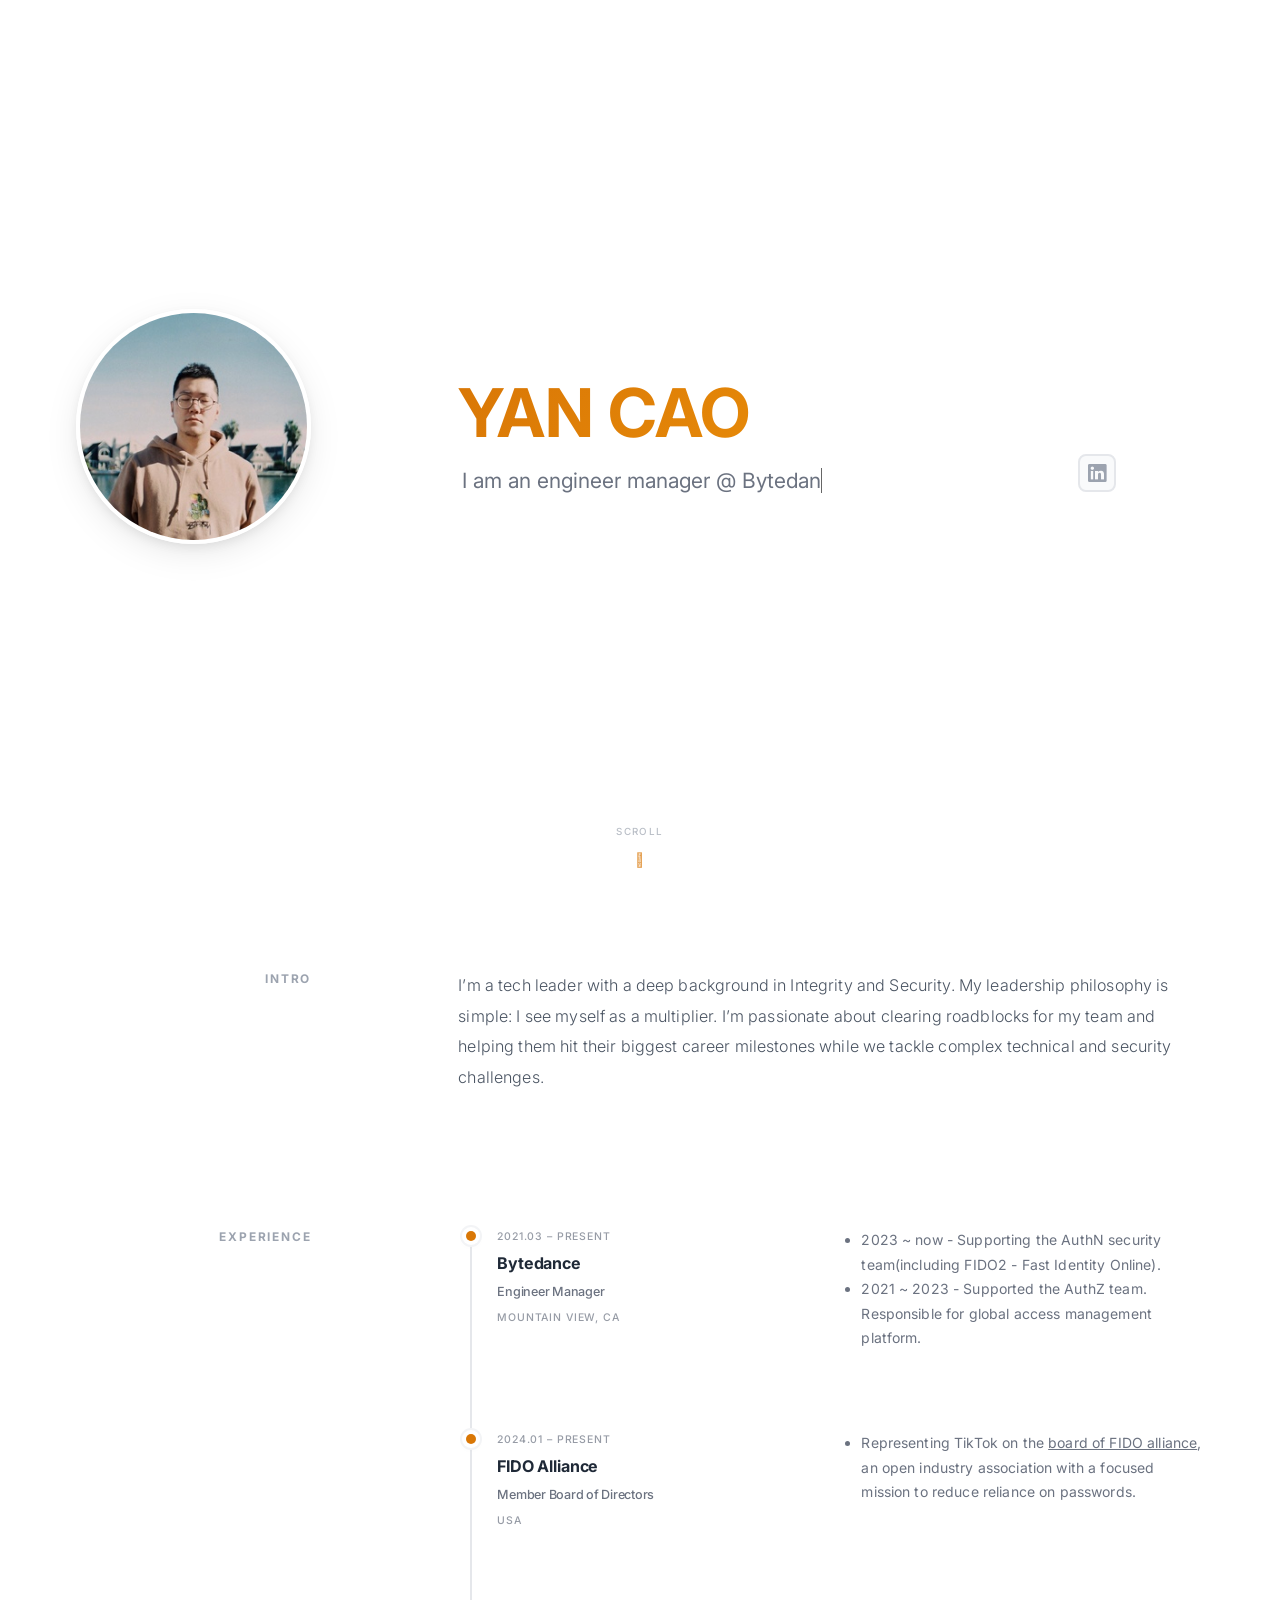
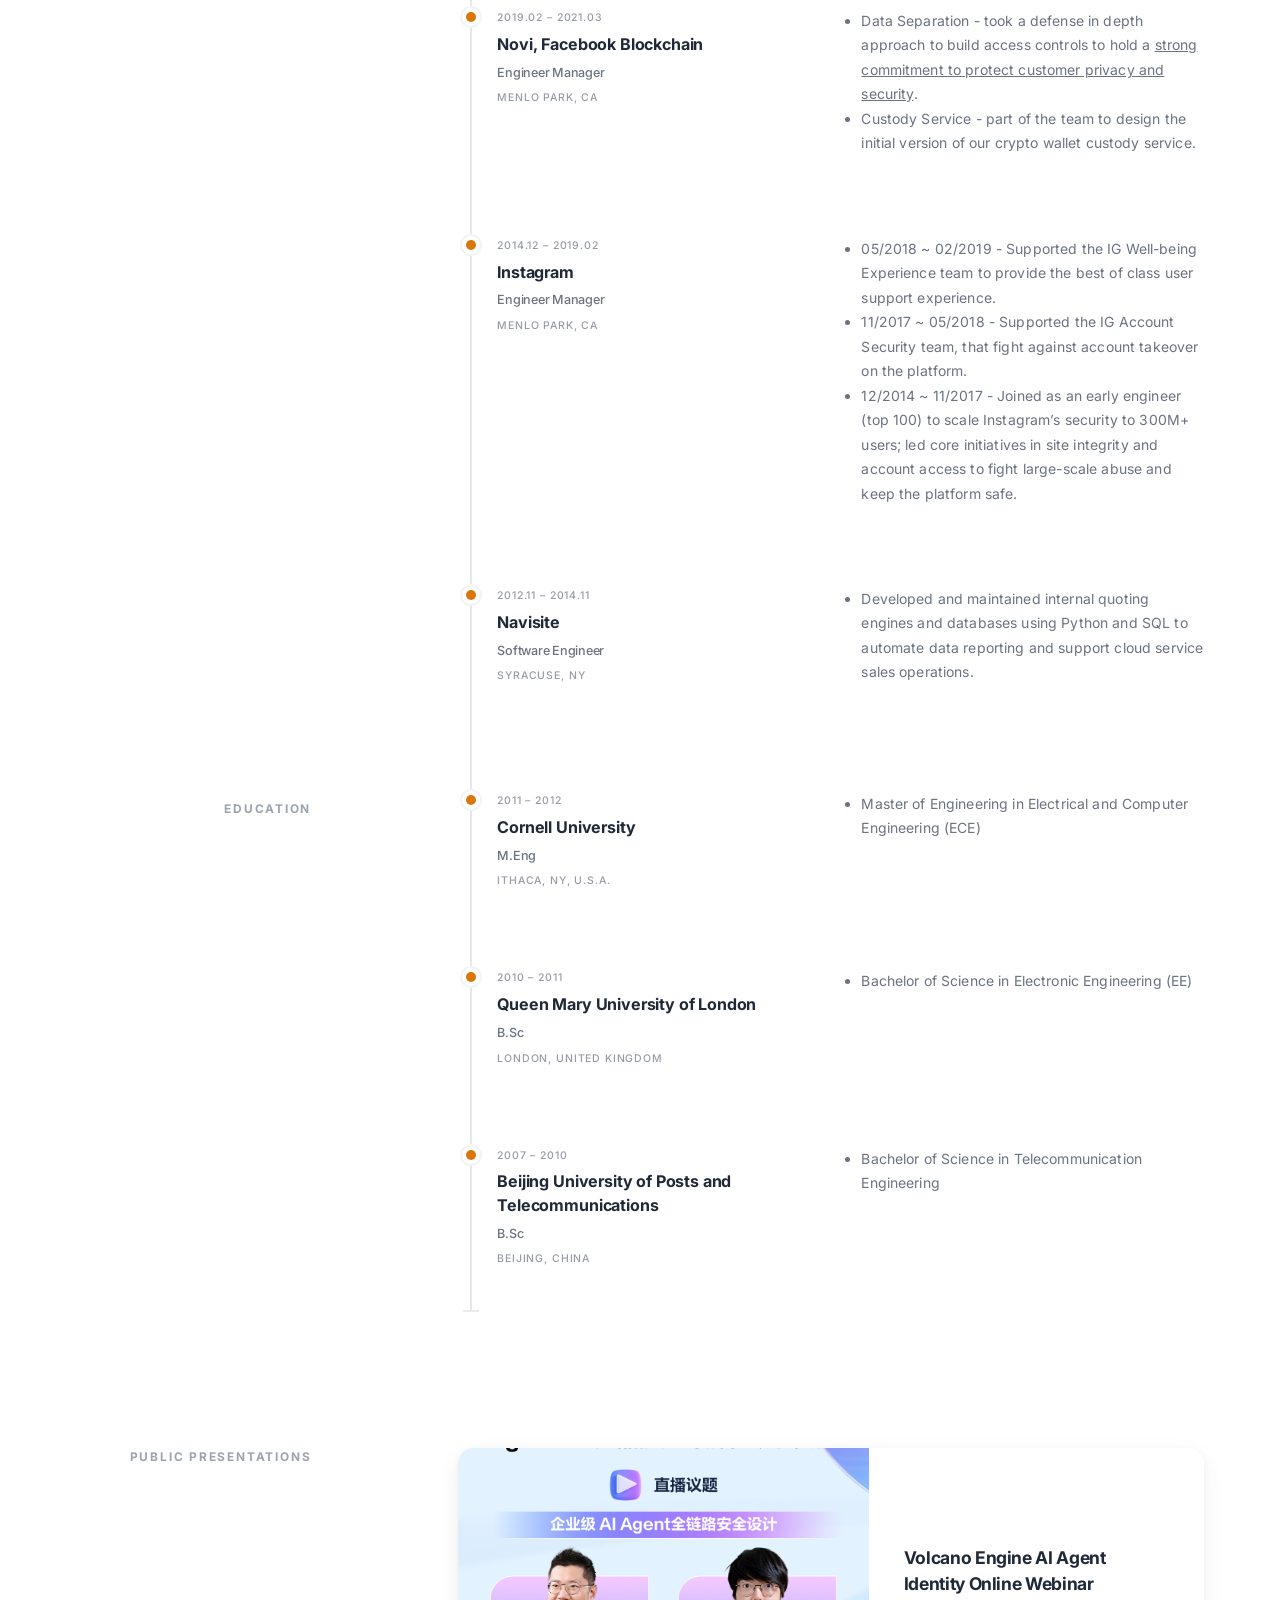
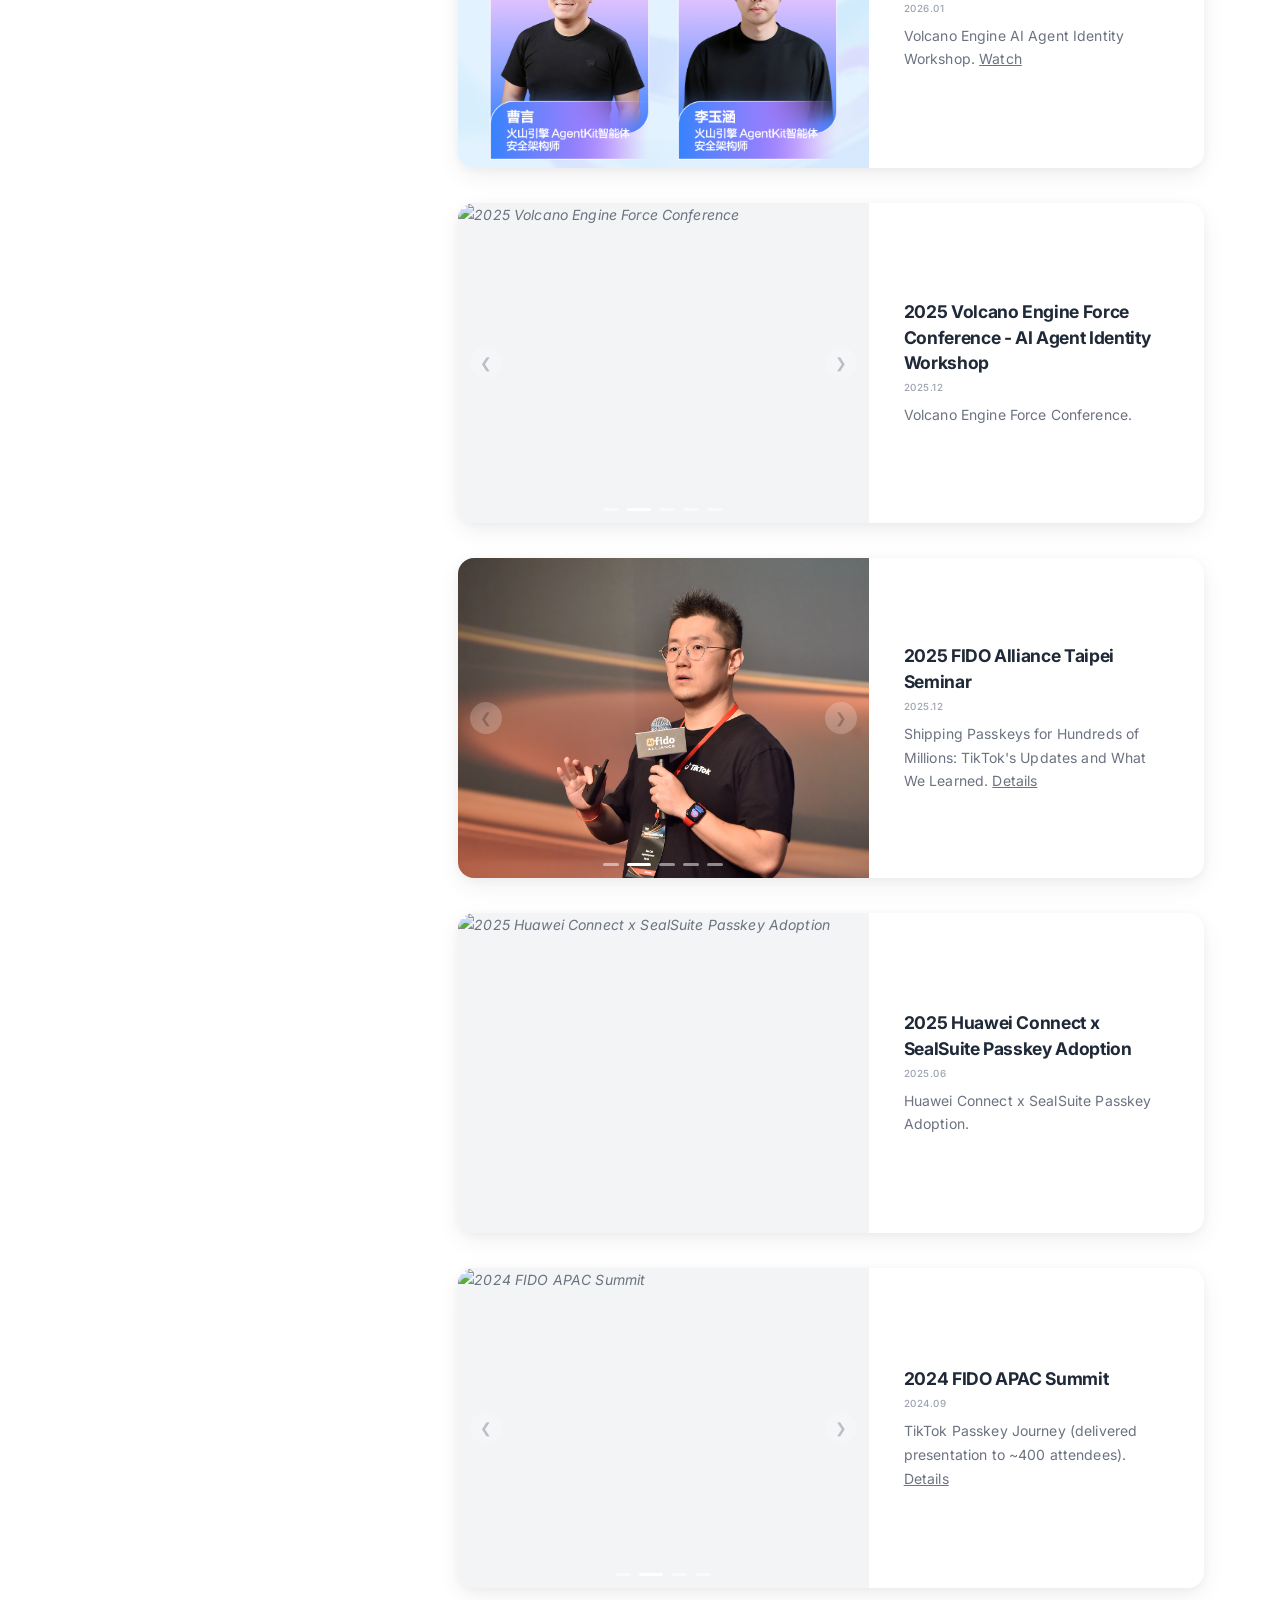
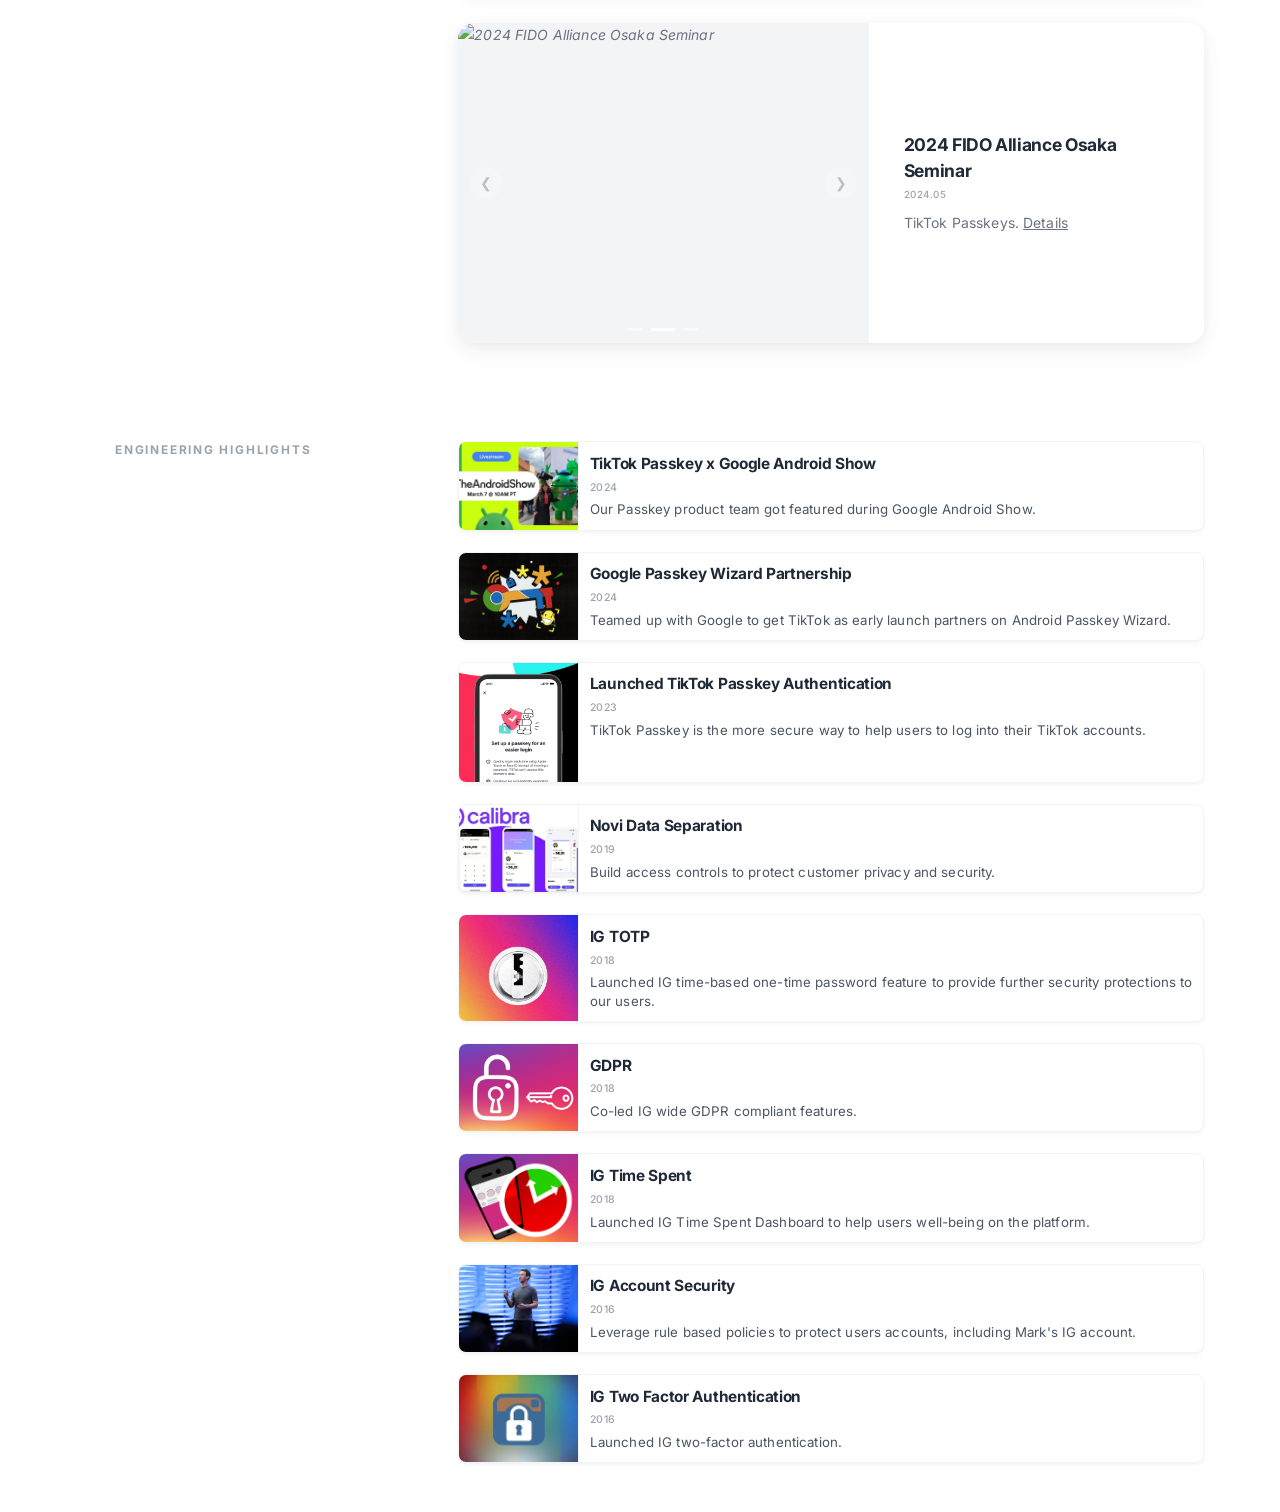
==== commit cab2d2fb: "Update Engineering Highlights section with new projects and styling" ====
--- a/index.html
+++ b/index.html
@@ -782,7 +782,7 @@
                     <header class="o-section__header  t-section__header">
                         <div class="o-content">
                             <h2 class="o-section__heading">
-                                Projects
+                                Engineering Highlights
                             </h2>
 
                         </div>
@@ -790,98 +790,171 @@
 
                     <div class="o-section__content  t-section__content  ">
 
-                        <div class="o-grid">
-
-                            <div class="o-grid__col-md-4  o-grid__col-sm-6">
-                                <div class="o-content">
-                                    <hr class="c-deco-line  t-primary-color-line" />
-                                    <div class="o-content__body">
-                                        <h3>Novi Data Separation</h3>
-                                        <span class="c-project-year">2019</span>
-                                        <p>
-                                            Build access controls to protect <a
-                                                href="assets/images/portfolio/calibra-customer-commitment.pdf"
-                                                target="_blank">customer privacy and security</a>.
-                                        </p>
-                                    </div>
-                                </div><!-- /o-content -->
-                            </div><!-- /o-grid__col -->
-
-                            <div class="o-grid__col-md-4  o-grid__col-sm-6">
-                                <div class="o-content">
-                                    <hr class="c-deco-line  t-primary-color-line" />
-                                    <div class="o-content__body">
-                                        <h3>IG TOTP</h3>
-                                        <span class="c-project-year">2018</span>
-                                        <p>
-                                            Launched <a href="https://www.wired.com/story/instagram-security-update/"
-                                                target="_blank">IG time-based one-time password feature</a> to provide
-                                            further security protections to our users.
-                                        </p>
-                                    </div>
-                                </div><!-- /o-content -->
-                            </div><!-- /o-grid__col -->
-
-                            <div class="o-grid__col-md-4  o-grid__col-sm-6">
-                                <div class="o-content">
-                                    <hr class="c-deco-line  t-primary-color-line" />
-                                    <div class="o-content__body">
-                                        <h3>GDPR</h3>
-                                        <span class="c-project-year">2018</span>
-                                        <p>
-                                            Co-led IG wide <a href="https://techcrunch.com/2018/04/24/instagram-export/"
-                                                target="_blank">GDPR compliant features</a>.
-                                        </p>
-                                    </div>
-                                </div><!-- /o-content -->
-                            </div><!-- /o-grid__col -->
-
-                            <div class="o-grid__col-md-4  o-grid__col-sm-6">
-                                <div class="o-content">
-                                    <hr class="c-deco-line  t-primary-color-line" />
-                                    <div class="o-content__body">
-                                        <h3>IG Time Spent</h3>
-                                        <span class="c-project-year">2018</span>
-                                        <p>
-                                            Launched <a
-                                                href="https://techcrunch.com/2018/08/01/facebook-and-instagram-your-activity-time/"
-                                                target="_blank">IG Time Spent Dashboard</a> to help users well-being on
-                                            the platform.
-                                        </p>
-                                    </div>
-                                </div><!-- /o-content -->
-                            </div><!-- /o-grid__col -->
-
-                            <div class="o-grid__col-md-4  o-grid__col-sm-6">
-                                <div class="o-content">
-                                    <hr class="c-deco-line  t-primary-color-line" />
-                                    <div class="o-content__body">
-                                        <h3>IG 2FA</h3>
-                                        <span class="c-project-year">2016</span>
-                                        <p>
-                                            Launched <a href="https://techcrunch.com/2016/02/16/instagram-two-factor/"
-                                                target="_blank">IG two-factor authentication</a>.
-                                        </p>
-                                    </div>
-                                </div><!-- /o-content -->
-                            </div><!-- /o-grid__col -->
-
-                            <div class="o-grid__col-md-4  o-grid__col-sm-6">
-                                <div class="o-content">
-                                    <hr class="c-deco-line  t-primary-color-line" />
-                                    <div class="o-content__body">
-                                        <h3>IG Account Security</h3>
-                                        <span class="c-project-year">2016</span>
-                                        <p>
-                                            Leverage rule based policies to protect users accounts, including <a
-                                                href="https://www.sfgate.com/business/article/Why-Mark-Zuckerberg-s-Instagram-account-7966388.php"
-                                                target="_blank">Mark's IG account</a>.
-                                        </p>
-                                    </div>
-                                </div><!-- /o-content -->
-                            </div><!-- /o-grid__col -->
-
-                        </div><!-- /o-grid -->
+                        <!-- TikTok Passkey x Google Android Show -->
+                        <div class="c-project-row">
+                            <a href="https://www.youtube.com/watch?v=pou4o1X1DI4" class="c-project-card"
+                                target="_blank">
+                                <div class="c-project-image-container">
+                                    <img src="assets/images/projects/tiktok-android-show-feature.jpeg"
+                                        alt="TikTok Passkey x Google Android Show" class="c-project-image">
+                                </div>
+                                <div class="c-project-content">
+                                    <h3>TikTok Passkey x Google Android Show</h3>
+                                    <span class="c-project-year">2024</span>
+                                    <p>
+                                        Our Passkey product team got featured during Google Android Show.
+                                    </p>
+                                </div>
+                            </a>
+                        </div>
+
+                        <!-- Google Passkey Wizard Partnership -->
+                        <div class="c-project-row">
+                            <a href="https://security.googleblog.com/2024/01/upgrade-to-passkeys-on-pixel-with-google-password-manager.html"
+                                class="c-project-card" target="_blank">
+                                <div class="c-project-image-container">
+                                    <img src="assets/images/projects/tiktok-google-passkey-wizard.jpeg"
+                                        alt="Google Passkey Wizard Partnership" class="c-project-image">
+                                </div>
+                                <div class="c-project-content">
+                                    <h3>Google Passkey Wizard Partnership</h3>
+                                    <span class="c-project-year">2024</span>
+                                    <p>
+                                        Teamed up with Google to get TikTok as early launch partners on Android Passkey
+                                        Wizard.
+                                    </p>
+                                </div>
+                            </a>
+                        </div>
+
+                        <!-- Launched TikTok Passkey Authentication -->
+                        <div class="c-project-row">
+                            <a href="https://newsroom.tiktok.com/passkeys-fido-alliance?lang=en" class="c-project-card"
+                                target="_blank">
+                                <div class="c-project-image-container">
+                                    <img src="assets/images/projects/tiktok-passkey.jpeg"
+                                        alt="Launched TikTok Passkey Authentication" class="c-project-image">
+                                </div>
+                                <div class="c-project-content">
+                                    <h3>Launched TikTok Passkey Authentication</h3>
+                                    <span class="c-project-year">2023</span>
+                                    <p>
+                                        TikTok Passkey is the more secure way to help users to log into their TikTok
+                                        accounts.
+                                    </p>
+                                </div>
+                            </a>
+                        </div>
+
+                        <!-- Novi Data Separation -->
+                        <div class="c-project-row">
+                            <a href="assets/images/portfolio/calibra-customer-commitment.pdf" class="c-project-card"
+                                target="_blank">
+                                <div class="c-project-image-container">
+                                    <img src="assets/images/projects/calibra.jpeg" alt="Novi Data Separation"
+                                        class="c-project-image">
+                                </div>
+                                <div class="c-project-content">
+                                    <h3>Novi Data Separation</h3>
+                                    <span class="c-project-year">2019</span>
+                                    <p>
+                                        Build access controls to protect customer privacy and security.
+                                    </p>
+                                </div>
+                            </a>
+                        </div>
+
+                        <!-- IG TOTP -->
+                        <div class="c-project-row">
+                            <a href="https://www.wired.com/story/instagram-security-update/" class="c-project-card"
+                                target="_blank">
+                                <div class="c-project-image-container">
+                                    <img src="assets/images/projects/instagram-totp.jpeg" alt="IG TOTP"
+                                        class="c-project-image">
+                                </div>
+                                <div class="c-project-content">
+                                    <h3>IG TOTP</h3>
+                                    <span class="c-project-year">2018</span>
+                                    <p>
+                                        Launched IG time-based one-time password feature to provide further security
+                                        protections to our users.
+                                    </p>
+                                </div>
+                            </a>
+                        </div>
+
+                        <!-- GDPR -->
+                        <div class="c-project-row">
+                            <a href="https://techcrunch.com/2018/04/24/instagram-export/" class="c-project-card"
+                                target="_blank">
+                                <div class="c-project-image-container">
+                                    <img src="assets/images/projects/instagram-download-your-information.jpeg"
+                                        alt="GDPR" class="c-project-image">
+                                </div>
+                                <div class="c-project-content">
+                                    <h3>GDPR</h3>
+                                    <span class="c-project-year">2018</span>
+                                    <p>
+                                        Co-led IG wide GDPR compliant features.
+                                    </p>
+                                </div>
+                            </a>
+                        </div>
+
+                        <!-- IG Time Spent -->
+                        <div class="c-project-row">
+                            <a href="https://techcrunch.com/2018/08/01/facebook-and-instagram-your-activity-time/"
+                                class="c-project-card" target="_blank">
+                                <div class="c-project-image-container">
+                                    <img src="assets/images/projects/instagram-your-activity.jpeg" alt="IG Time Spent"
+                                        class="c-project-image">
+                                </div>
+                                <div class="c-project-content">
+                                    <h3>IG Time Spent</h3>
+                                    <span class="c-project-year">2018</span>
+                                    <p>
+                                        Launched IG Time Spent Dashboard to help users well-being on the platform.
+                                    </p>
+                                </div>
+                            </a>
+                        </div>
+
+                        <!-- IG Account Security -->
+                        <div class="c-project-row">
+                            <a href="https://www.sfgate.com/business/article/Why-Mark-Zuckerberg-s-Instagram-account-7966388.php"
+                                class="c-project-card" target="_blank">
+                                <div class="c-project-image-container">
+                                    <img src="assets/images/projects/mark_hack.jpeg" alt="IG Account Security"
+                                        class="c-project-image">
+                                </div>
+                                <div class="c-project-content">
+                                    <h3>IG Account Security</h3>
+                                    <span class="c-project-year">2016</span>
+                                    <p>
+                                        Leverage rule based policies to protect users accounts, including Mark's IG
+                                        account.
+                                    </p>
+                                </div>
+                            </a>
+                        </div>
+
+                        <!-- IG 2FA -->
+                        <div class="c-project-row">
+                            <a href="https://techcrunch.com/2016/02/16/instagram-two-factor/" class="c-project-card"
+                                target="_blank">
+                                <div class="c-project-image-container">
+                                    <img src="assets/images/projects/instagram-two-factor-authorization.jpeg"
+                                        alt="IG Two Factor Authentication" class="c-project-image">
+                                </div>
+                                <div class="c-project-content">
+                                    <h3>IG Two Factor Authentication</h3>
+                                    <span class="c-project-year">2016</span>
+                                    <p>
+                                        Launched IG two-factor authentication.
+                                    </p>
+                                </div>
+                            </a>
+                        </div>
 
                     </div><!-- /o-section__content -->
 
--- a/assets/css/custom.css
+++ b/assets/css/custom.css
@@ -418,6 +418,107 @@
 
 
 /* ========================================
+   PROJECT ROWS (LinkedIn Style)
+   ======================================== */
+
+.c-project-row {
+  margin-bottom: 1.5rem;
+  transition: transform 0.2s ease;
+}
+
+.c-project-row {
+  margin-bottom: 1.5rem;
+}
+
+.c-project-card {
+  display: flex;
+  flex-direction: column;
+  background: #fff;
+  border-radius: 8px;
+  overflow: hidden;
+  box-shadow: 0 1px 3px rgba(0, 0, 0, 0.04), 0 4px 6px rgba(0, 0, 0, 0.02);
+  border: 1px solid #f3f4f6;
+  text-decoration: none;
+  color: inherit;
+  transition: transform 0.2s ease, box-shadow 0.2s ease;
+}
+
+.c-project-card:hover {
+  transform: translateY(-2px);
+  box-shadow: 0 10px 15px -3px rgba(0, 0, 0, 0.1), 0 4px 6px -2px rgba(0, 0, 0, 0.05);
+}
+
+@media (min-width: 600px) {
+  .c-project-card {
+    flex-direction: row;
+    align-items: flex-start;
+  }
+}
+
+.c-project-image-container {
+  width: 100%;
+  height: 80px;
+  background-color: #f9fafb;
+  display: flex;
+  align-items: center;
+  justify-content: center;
+  overflow: hidden;
+  border-bottom: 1px solid #f3f4f6;
+}
+
+@media (min-width: 600px) {
+  .c-project-image-container {
+    width: 120px;
+    height: auto;
+    min-height: 80px;
+    border-bottom: none;
+    border-right: 1px solid #f3f4f6;
+    align-self: stretch;
+  }
+}
+
+.c-project-image {
+  width: 100%;
+  height: 100%;
+  object-fit: cover;
+  transition: transform 0.3s ease;
+}
+
+.c-project-card:hover .c-project-image {
+  transform: scale(1.05);
+}
+
+.c-project-content {
+  padding: 0.75rem;
+  flex: 1;
+}
+
+.c-project-content h3 {
+  margin-top: 0;
+  margin-bottom: 0.25rem;
+  font-size: 1.1rem;
+  font-weight: 700;
+  color: #1f2937;
+  text-transform: none;
+}
+
+.c-project-content .c-project-year {
+  display: block;
+  font-size: 0.75rem;
+  color: #9ca3af;
+  margin-bottom: 0.25rem;
+  font-weight: 500;
+}
+
+.c-project-content p {
+  margin-bottom: 0;
+  font-size: 0.95rem;
+  line-height: 1.4;
+  color: #4b5563;
+}
+
+
+/* ========================================
    2. COLOR REFINEMENTS
    ======================================== */
 
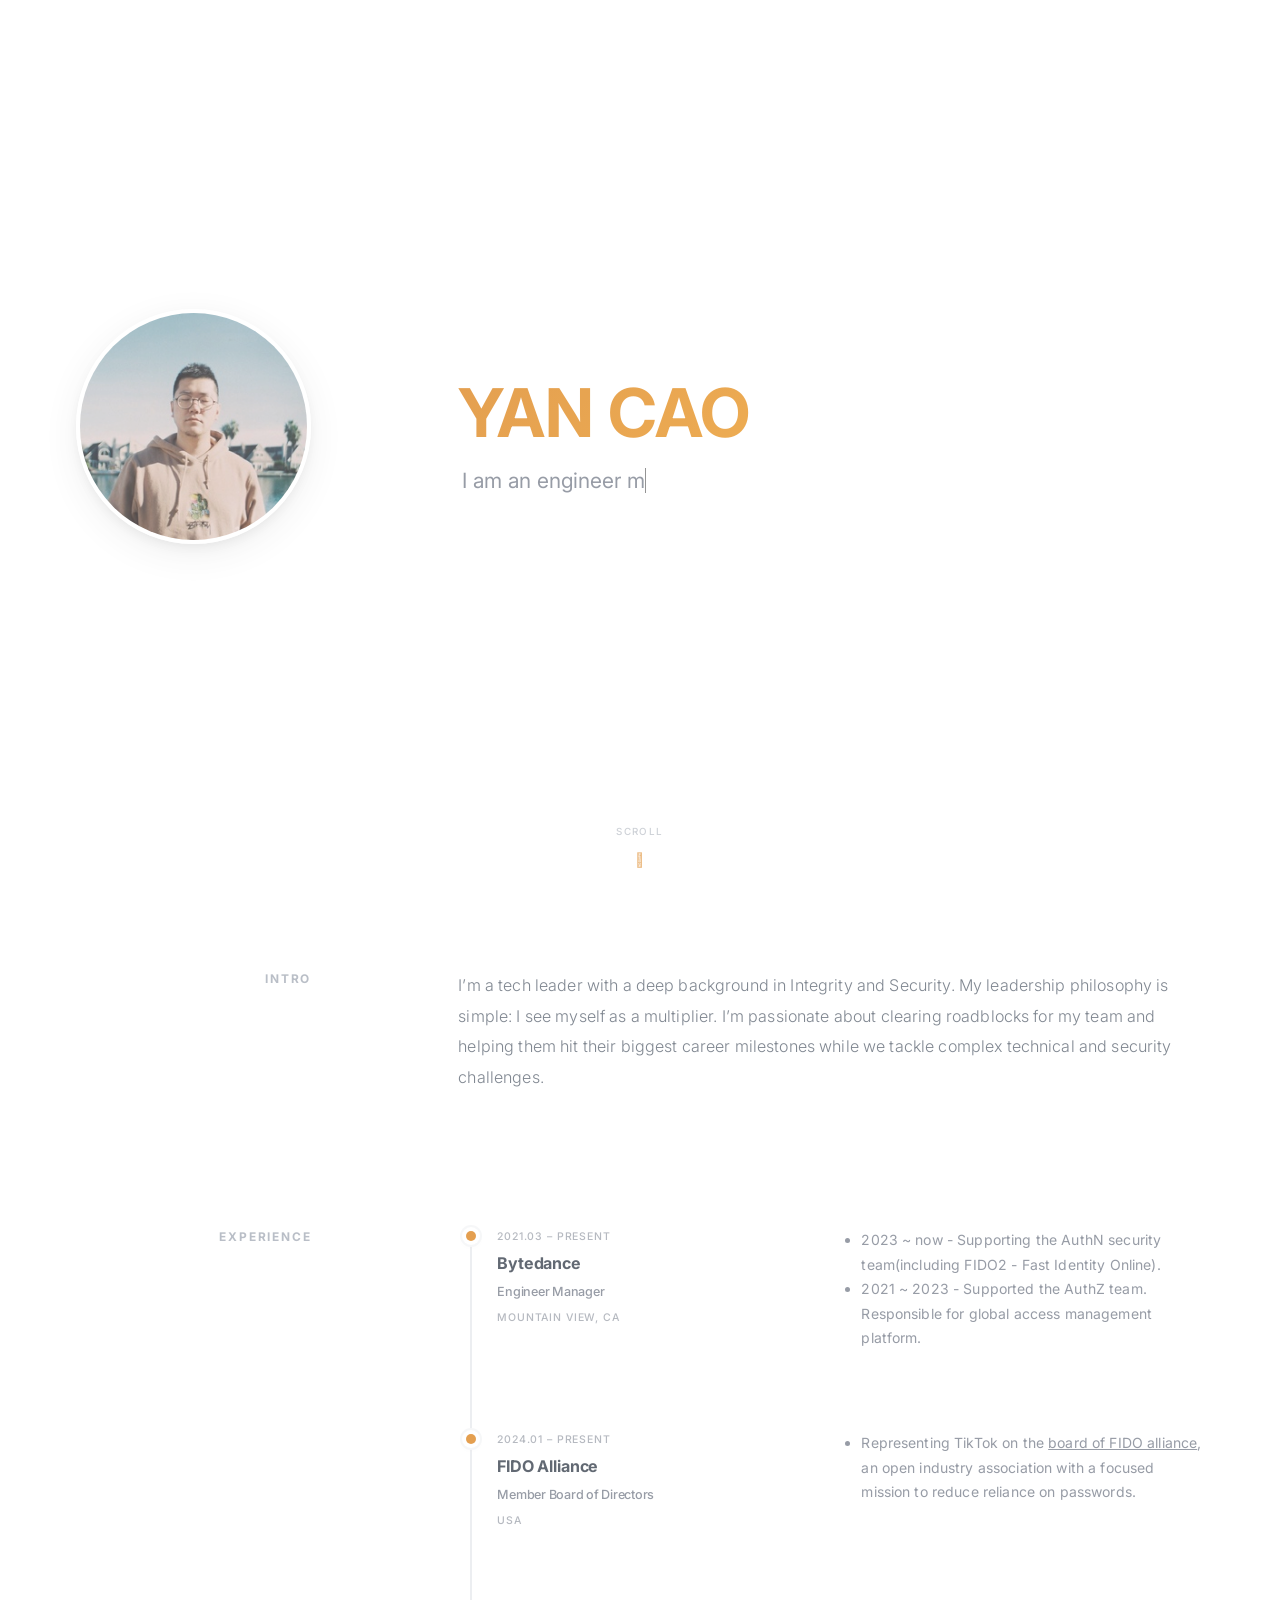
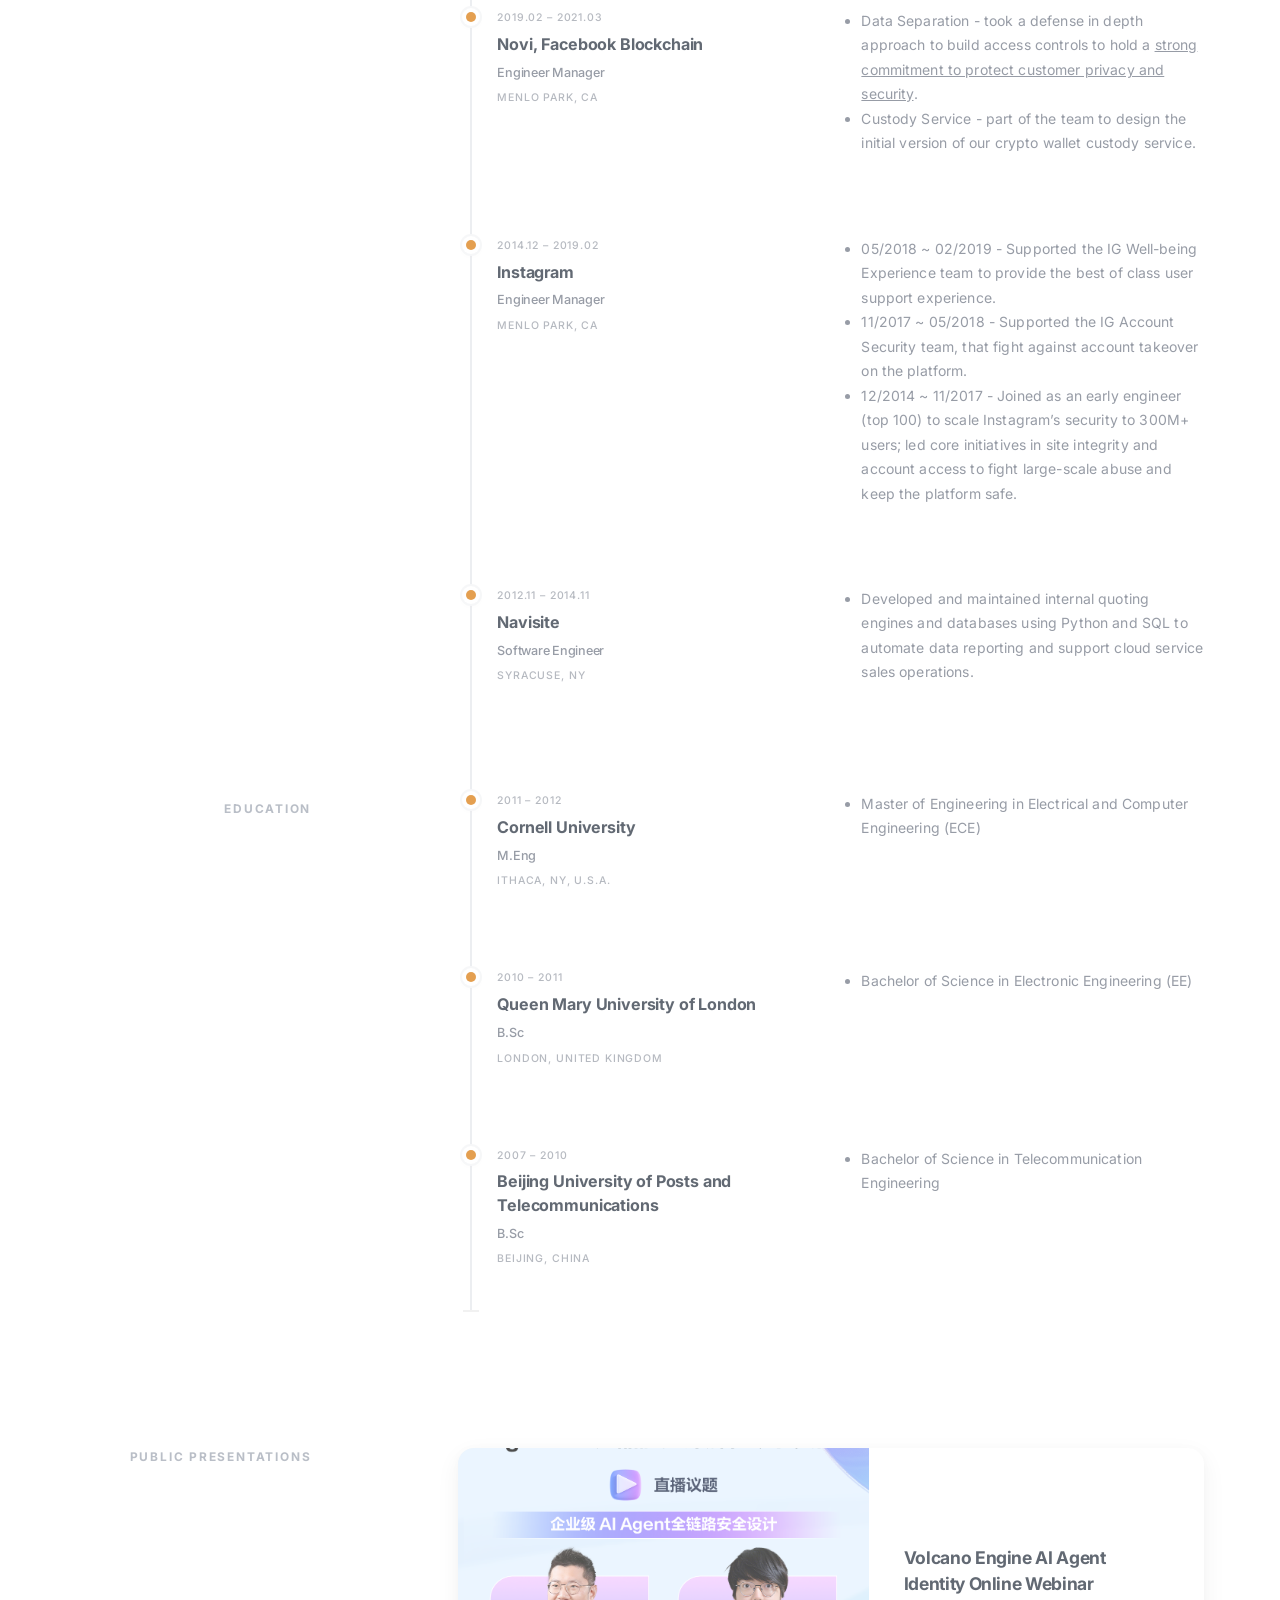
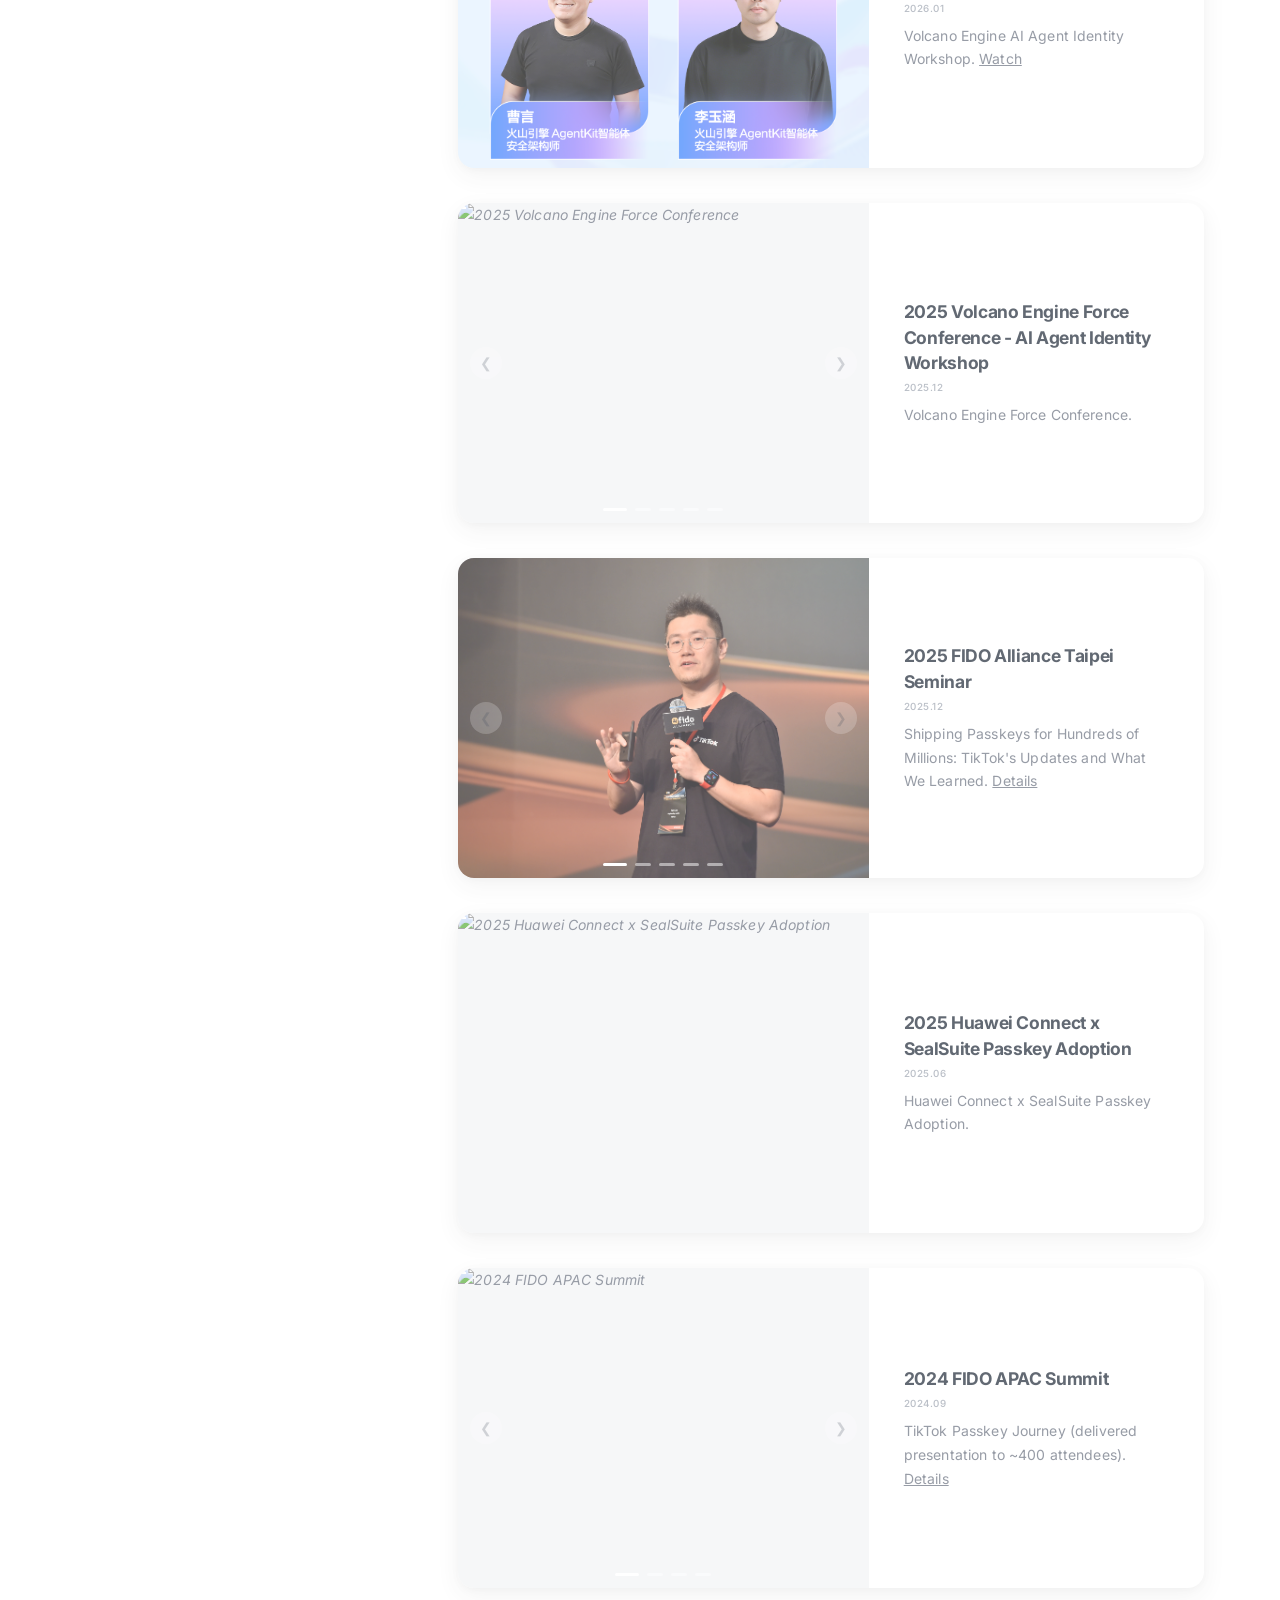
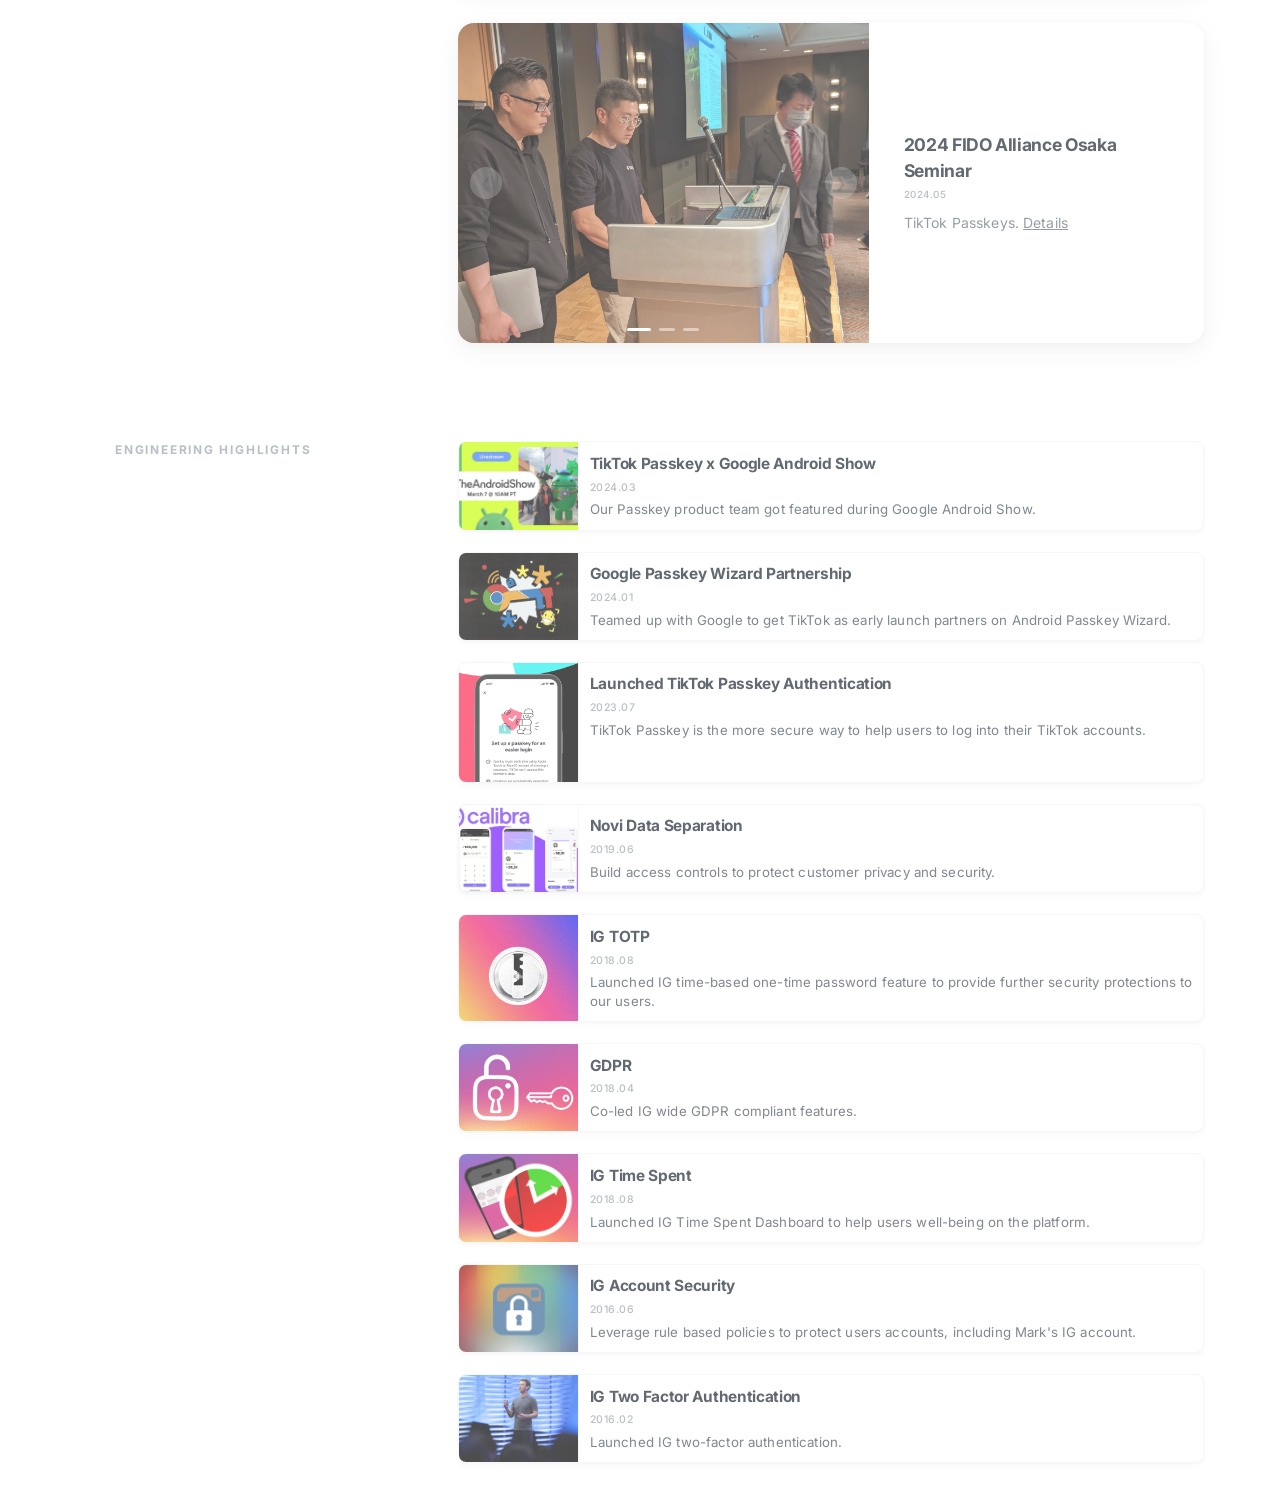
==== commit 1a715613: "Refine Engineering Highlights: Rename section, update dates, fix thumbnails, and reorder projects" ====
--- a/index.html
+++ b/index.html
@@ -795,12 +795,12 @@
                             <a href="https://www.youtube.com/watch?v=pou4o1X1DI4" class="c-project-card"
                                 target="_blank">
                                 <div class="c-project-image-container">
-                                    <img src="assets/images/projects/tiktok-android-show-feature.jpeg"
+                                    <img src="assets/images/engineering_highlights/tiktok-android-show-feature.jpeg"
                                         alt="TikTok Passkey x Google Android Show" class="c-project-image">
                                 </div>
                                 <div class="c-project-content">
                                     <h3>TikTok Passkey x Google Android Show</h3>
-                                    <span class="c-project-year">2024</span>
+                                    <span class="c-project-year">2024.03</span>
                                     <p>
                                         Our Passkey product team got featured during Google Android Show.
                                     </p>
@@ -813,12 +813,12 @@
                             <a href="https://security.googleblog.com/2024/01/upgrade-to-passkeys-on-pixel-with-google-password-manager.html"
                                 class="c-project-card" target="_blank">
                                 <div class="c-project-image-container">
-                                    <img src="assets/images/projects/tiktok-google-passkey-wizard.jpeg"
+                                    <img src="assets/images/engineering_highlights/tiktok-google-passkey-wizard.jpeg"
                                         alt="Google Passkey Wizard Partnership" class="c-project-image">
                                 </div>
                                 <div class="c-project-content">
                                     <h3>Google Passkey Wizard Partnership</h3>
-                                    <span class="c-project-year">2024</span>
+                                    <span class="c-project-year">2024.01</span>
                                     <p>
                                         Teamed up with Google to get TikTok as early launch partners on Android Passkey
                                         Wizard.
@@ -832,12 +832,12 @@
                             <a href="https://newsroom.tiktok.com/passkeys-fido-alliance?lang=en" class="c-project-card"
                                 target="_blank">
                                 <div class="c-project-image-container">
-                                    <img src="assets/images/projects/tiktok-passkey.jpeg"
+                                    <img src="assets/images/engineering_highlights/tiktok-passkey.jpeg"
                                         alt="Launched TikTok Passkey Authentication" class="c-project-image">
                                 </div>
                                 <div class="c-project-content">
                                     <h3>Launched TikTok Passkey Authentication</h3>
-                                    <span class="c-project-year">2023</span>
+                                    <span class="c-project-year">2023.07</span>
                                     <p>
                                         TikTok Passkey is the more secure way to help users to log into their TikTok
                                         accounts.
@@ -851,12 +851,12 @@
                             <a href="assets/images/portfolio/calibra-customer-commitment.pdf" class="c-project-card"
                                 target="_blank">
                                 <div class="c-project-image-container">
-                                    <img src="assets/images/projects/calibra.jpeg" alt="Novi Data Separation"
-                                        class="c-project-image">
+                                    <img src="assets/images/engineering_highlights/calibra.jpeg"
+                                        alt="Novi Data Separation" class="c-project-image">
                                 </div>
                                 <div class="c-project-content">
                                     <h3>Novi Data Separation</h3>
-                                    <span class="c-project-year">2019</span>
+                                    <span class="c-project-year">2019.06</span>
                                     <p>
                                         Build access controls to protect customer privacy and security.
                                     </p>
@@ -869,12 +869,12 @@
                             <a href="https://www.wired.com/story/instagram-security-update/" class="c-project-card"
                                 target="_blank">
                                 <div class="c-project-image-container">
-                                    <img src="assets/images/projects/instagram-totp.jpeg" alt="IG TOTP"
+                                    <img src="assets/images/engineering_highlights/instagram-totp.jpeg" alt="IG TOTP"
                                         class="c-project-image">
                                 </div>
                                 <div class="c-project-content">
                                     <h3>IG TOTP</h3>
-                                    <span class="c-project-year">2018</span>
+                                    <span class="c-project-year">2018.08</span>
                                     <p>
                                         Launched IG time-based one-time password feature to provide further security
                                         protections to our users.
@@ -888,12 +888,12 @@
                             <a href="https://techcrunch.com/2018/04/24/instagram-export/" class="c-project-card"
                                 target="_blank">
                                 <div class="c-project-image-container">
-                                    <img src="assets/images/projects/instagram-download-your-information.jpeg"
+                                    <img src="assets/images/engineering_highlights/instagram-download-your-information.jpeg"
                                         alt="GDPR" class="c-project-image">
                                 </div>
                                 <div class="c-project-content">
                                     <h3>GDPR</h3>
-                                    <span class="c-project-year">2018</span>
+                                    <span class="c-project-year">2018.04</span>
                                     <p>
                                         Co-led IG wide GDPR compliant features.
                                     </p>
@@ -906,12 +906,12 @@
                             <a href="https://techcrunch.com/2018/08/01/facebook-and-instagram-your-activity-time/"
                                 class="c-project-card" target="_blank">
                                 <div class="c-project-image-container">
-                                    <img src="assets/images/projects/instagram-your-activity.jpeg" alt="IG Time Spent"
-                                        class="c-project-image">
+                                    <img src="assets/images/engineering_highlights/instagram-your-activity.jpeg"
+                                        alt="IG Time Spent" class="c-project-image">
                                 </div>
                                 <div class="c-project-content">
                                     <h3>IG Time Spent</h3>
-                                    <span class="c-project-year">2018</span>
+                                    <span class="c-project-year">2018.08</span>
                                     <p>
                                         Launched IG Time Spent Dashboard to help users well-being on the platform.
                                     </p>
@@ -924,12 +924,12 @@
                             <a href="https://www.sfgate.com/business/article/Why-Mark-Zuckerberg-s-Instagram-account-7966388.php"
                                 class="c-project-card" target="_blank">
                                 <div class="c-project-image-container">
-                                    <img src="assets/images/projects/mark_hack.jpeg" alt="IG Account Security"
-                                        class="c-project-image">
+                                    <img src="assets/images/engineering_highlights/instagram-two-factor-authorization.jpeg"
+                                        alt="IG Account Security" class="c-project-image">
                                 </div>
                                 <div class="c-project-content">
                                     <h3>IG Account Security</h3>
-                                    <span class="c-project-year">2016</span>
+                                    <span class="c-project-year">2016.06</span>
                                     <p>
                                         Leverage rule based policies to protect users accounts, including Mark's IG
                                         account.
@@ -943,12 +943,12 @@
                             <a href="https://techcrunch.com/2016/02/16/instagram-two-factor/" class="c-project-card"
                                 target="_blank">
                                 <div class="c-project-image-container">
-                                    <img src="assets/images/projects/instagram-two-factor-authorization.jpeg"
+                                    <img src="assets/images/engineering_highlights/mark_hack.jpeg"
                                         alt="IG Two Factor Authentication" class="c-project-image">
                                 </div>
                                 <div class="c-project-content">
                                     <h3>IG Two Factor Authentication</h3>
-                                    <span class="c-project-year">2016</span>
+                                    <span class="c-project-year">2016.02</span>
                                     <p>
                                         Launched IG two-factor authentication.
                                     </p>
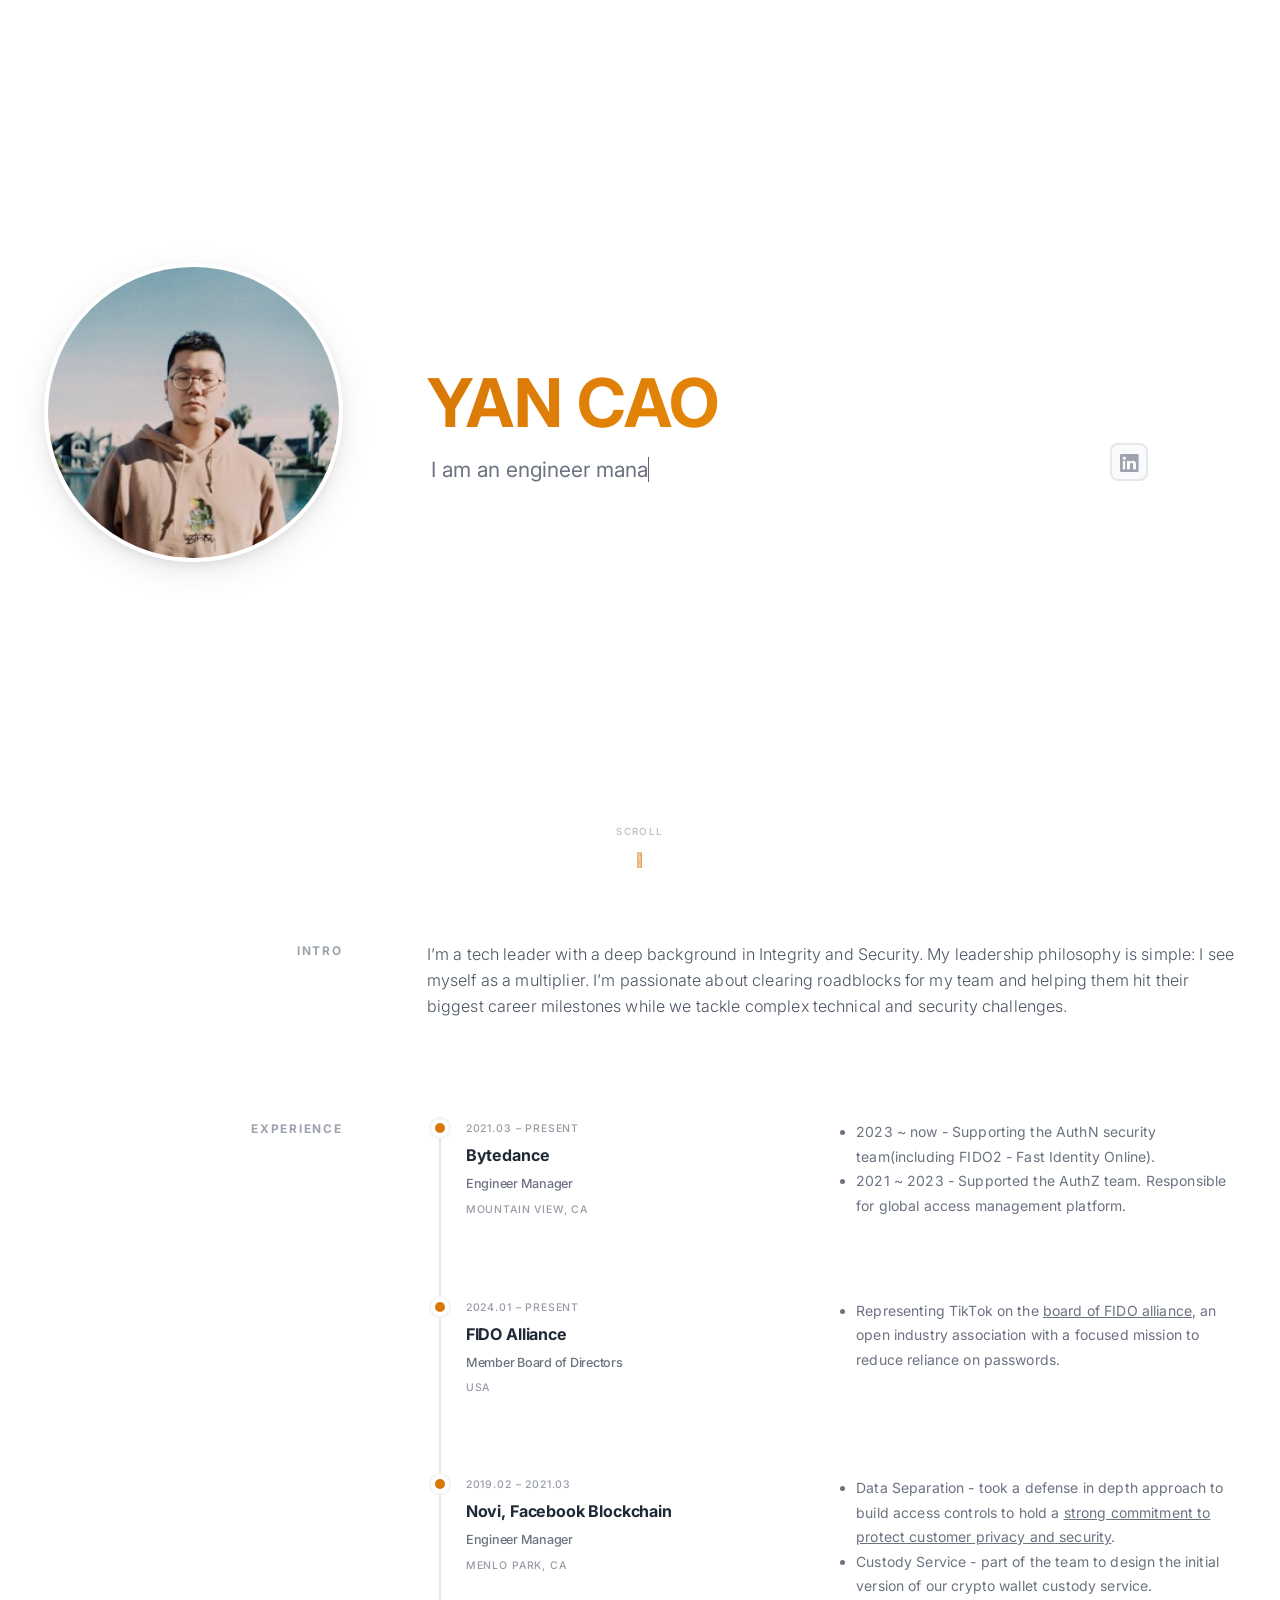
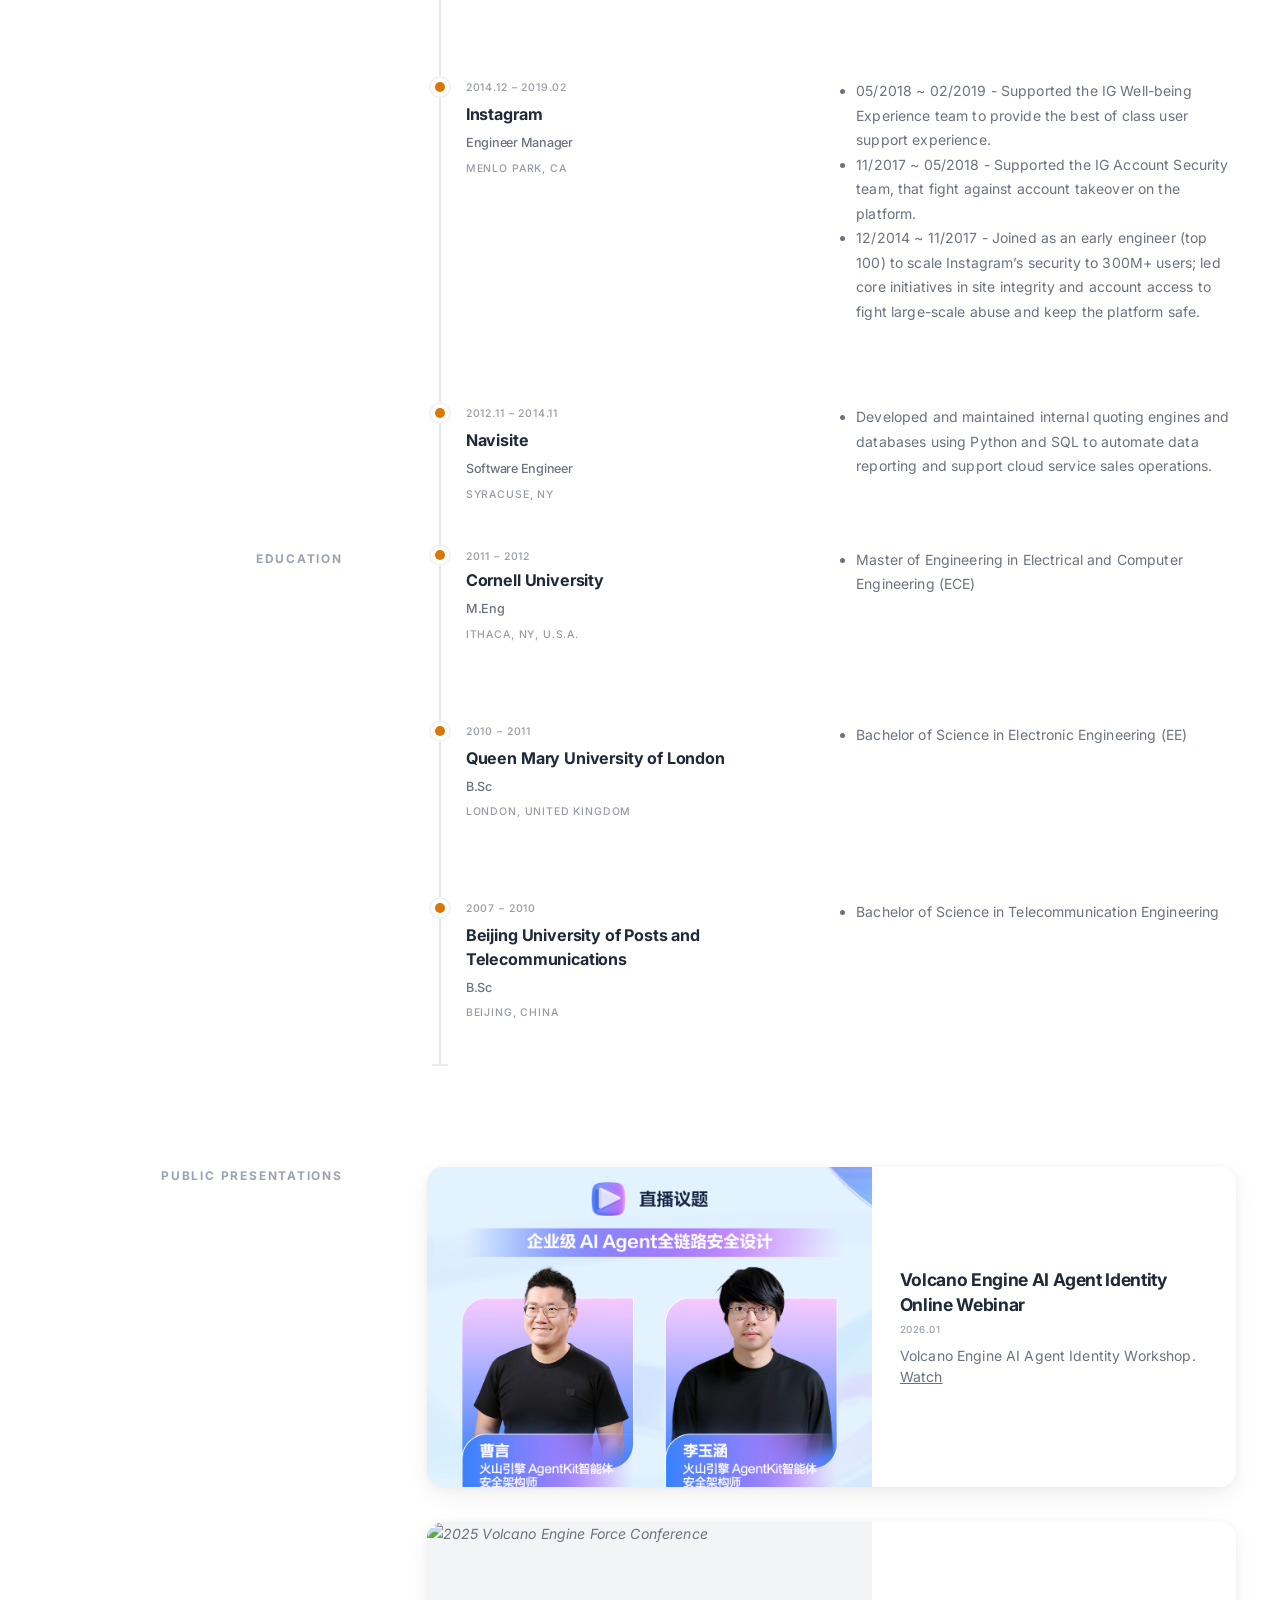
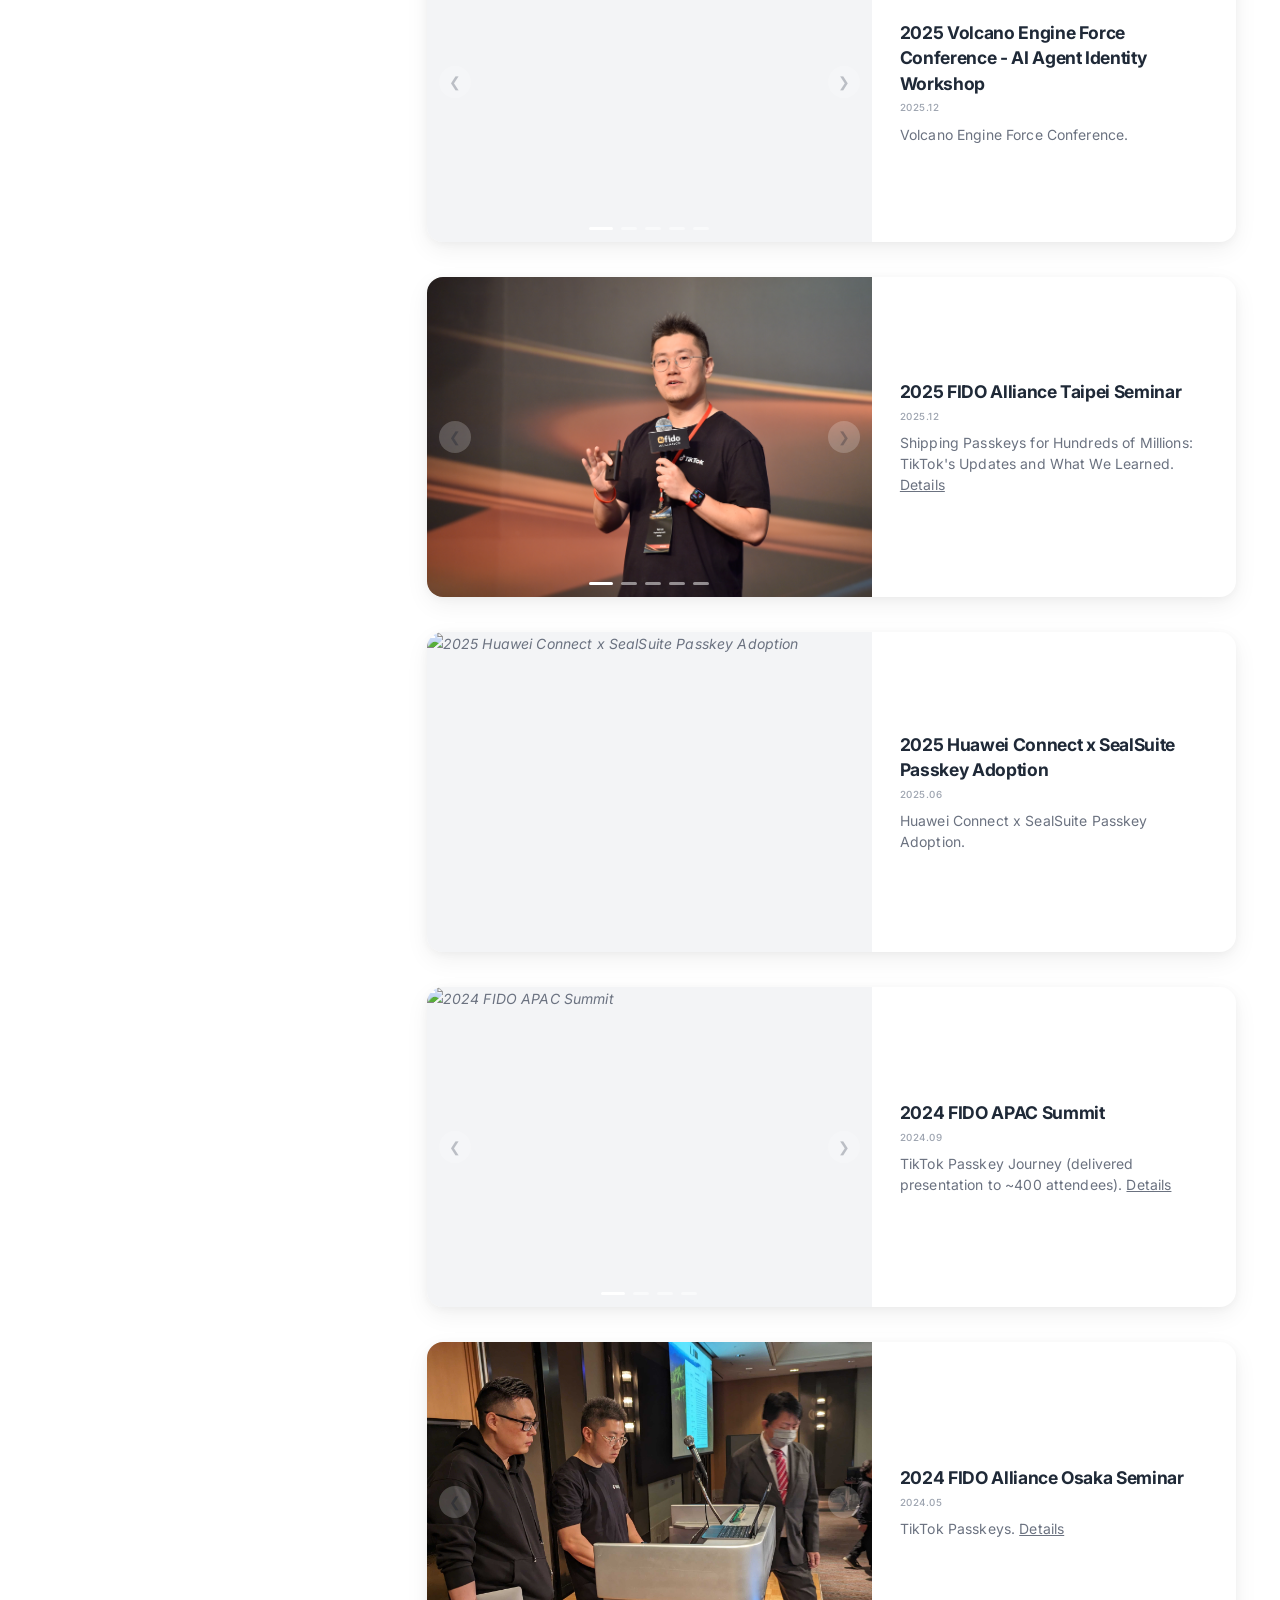
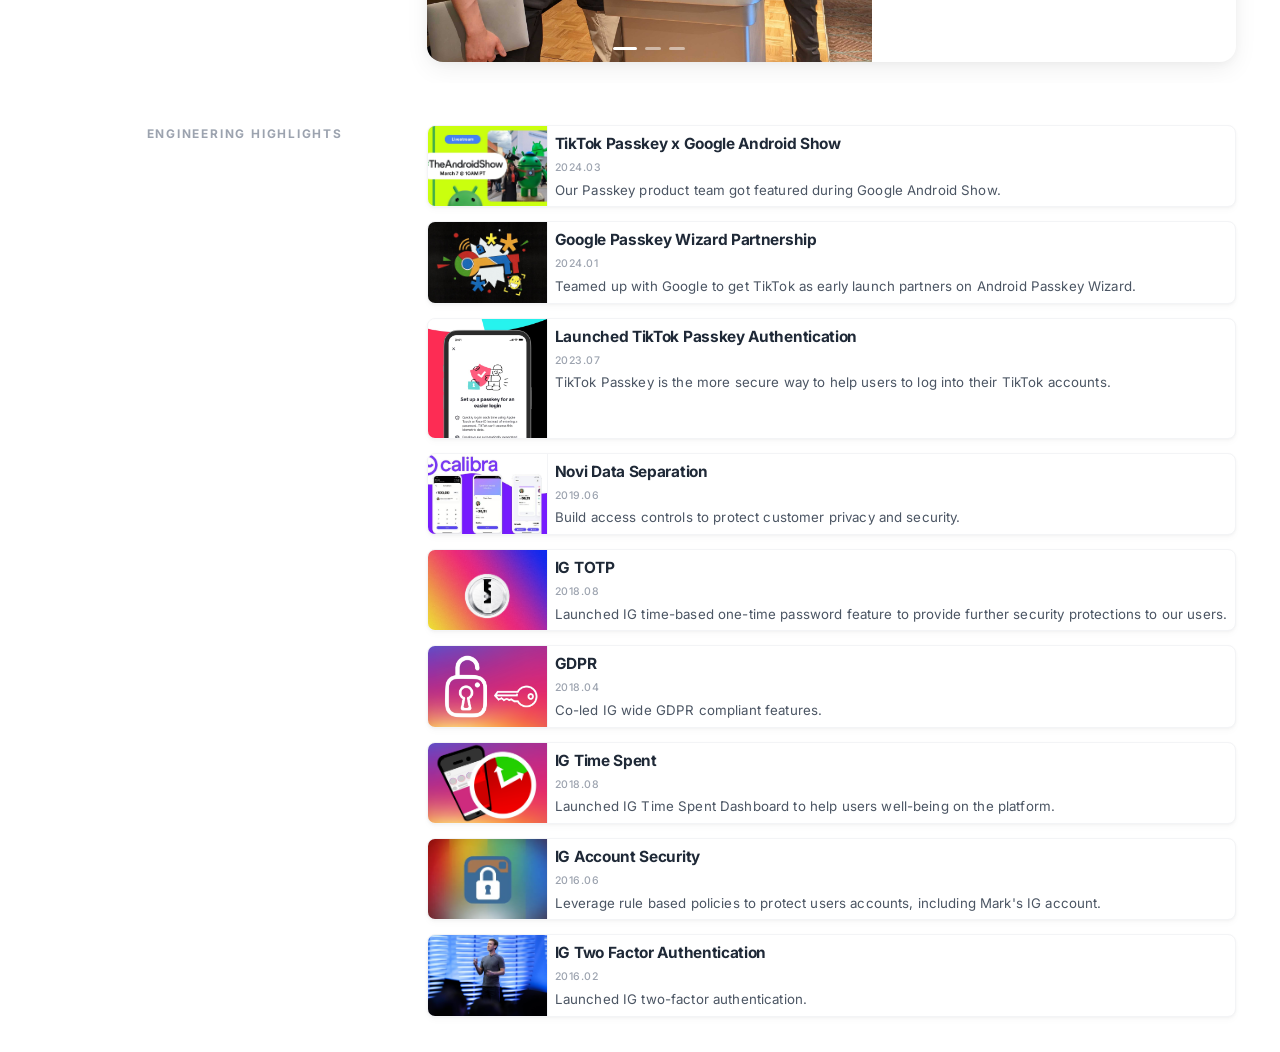
==== commit f1a9c97f: "Fix alignment of Education section header and timeline" ====
--- a/index.html
+++ b/index.html
@@ -431,7 +431,7 @@
         <!-- ########### EDUCATION ########## -->
         <!-- ################################ -->
 
-        <section class="o-section  t-section  ">
+        <section id="education-section" class="o-section  t-section  ">
 
             <div class="o-section__header-bg  t-section__header"></div>
             <div class="o-section__content-bg  t-section__content"></div>
@@ -451,18 +451,19 @@
                     <div class="o-section__content  t-section__content  u-pt-0">
 
                         <div class="o-content">
-                            <div class="a-education-timeline  c-timeline  t-border-color  o-section__full-top-space">
+                            <div class="a-education-timeline  c-timeline  t-border-color">
                                 <div class="c-timeline__end  t-border-color"></div>
 
                                 <div class="c-timeline__item">
-                                    <div class="c-timeline__point  t-timeline__point  t-primary-bg"></div>
+                                    <div class="c-timeline__point  t-timeline__point  t-primary-bg"
+                                        style="top: 0; margin-top: 0.2rem;"></div>
                                     <div class="o-content">
                                         <div class="o-grid">
                                             <div class="o-grid__col-md-5">
-                                                <div class="c-work__timeframe">
+                                                <div class="c-work__timeframe" style="margin-bottom: 0;">
                                                     2011 &ndash; 2012
                                                 </div>
-                                                <h3 class="c-work__heading">
+                                                <h3 class="c-work__heading" style="margin-top: 0.25rem;">
                                                     Cornell University
                                                 </h3>
                                                 <h4 class="c-work__title">
--- a/assets/css/custom.css
+++ b/assets/css/custom.css
@@ -306,7 +306,7 @@
 @media (min-width: 760px) {
   .c-presentation-info {
     width: 45%;
-    padding: 2rem 2.5rem;
+    padding: 1.5rem 2rem;
   }
 }
 
@@ -320,20 +320,20 @@
 
 .c-presentation-info p {
   color: #6b7280;
-  line-height: 1.7;
+  line-height: 1.5;
   margin-bottom: 0;
 }
 
 /* Paragraph text improvements */
 .o-content__body p {
-  line-height: 1.8;
+  line-height: 1.6;
   color: #6b7280;
 }
 
 /* Intro paragraph - refined sizing */
 .c-intro p {
   font-size: 1.1rem;
-  line-height: 1.9;
+  line-height: 1.6;
   color: #4b5563;
   font-weight: 300;
 }
@@ -427,7 +427,7 @@
 }
 
 .c-project-row {
-  margin-bottom: 1.5rem;
+  margin-bottom: 1rem;
 }
 
 .c-project-card {
@@ -489,7 +489,7 @@
 }
 
 .c-project-content {
-  padding: 0.75rem;
+  padding: 0.5rem;
   flex: 1;
 }
 
@@ -609,13 +609,23 @@
    ======================================== */
 
 /* More breathing room in sections */
+@media (min-width: 760px) {
+  .o-section__header {
+    padding: 2.25rem 2.5rem 1.25rem;
+  }
+
+  .o-section__content {
+    padding: 2.25rem 2.5rem 1.25rem;
+  }
+}
+
 @media (min-width: 1200px) {
   .o-section__header {
-    padding: 5rem 5.25rem 2rem;
+    padding: 3rem 3rem 1.5rem;
   }
 
   .o-section__content {
-    padding: 5rem 5.25rem 2rem;
+    padding: 3rem 3rem 1.5rem;
   }
 }
 
@@ -785,4 +795,34 @@
     margin-left: auto;
     margin-right: auto;
   }
-}+}
+
+/* ========================================
+   13. SECTION ALIGNMENT FIXES
+   ======================================== */
+
+/* Education Section Specific Alignment - Force Top */
+@media (min-width: 760px) {
+  #education-section .o-section__container {
+    align-items: flex-start !important;
+  }
+  
+  #education-section .o-section__header {
+    align-self: flex-start !important;
+    margin-top: 0 !important;
+    padding-top: 0 !important;
+    transform: none !important;
+  }
+
+  /* Adjust header h2 top margin to align with timeline dot/date */
+  #education-section .o-section__header h2 {
+    margin-top: 0.2rem !important;
+    padding-top: 0 !important;
+  }
+}
+
+@media (min-width: 1200px) {
+  #education-section .o-section__header {
+    padding-top: 0 !important;
+  }
+}
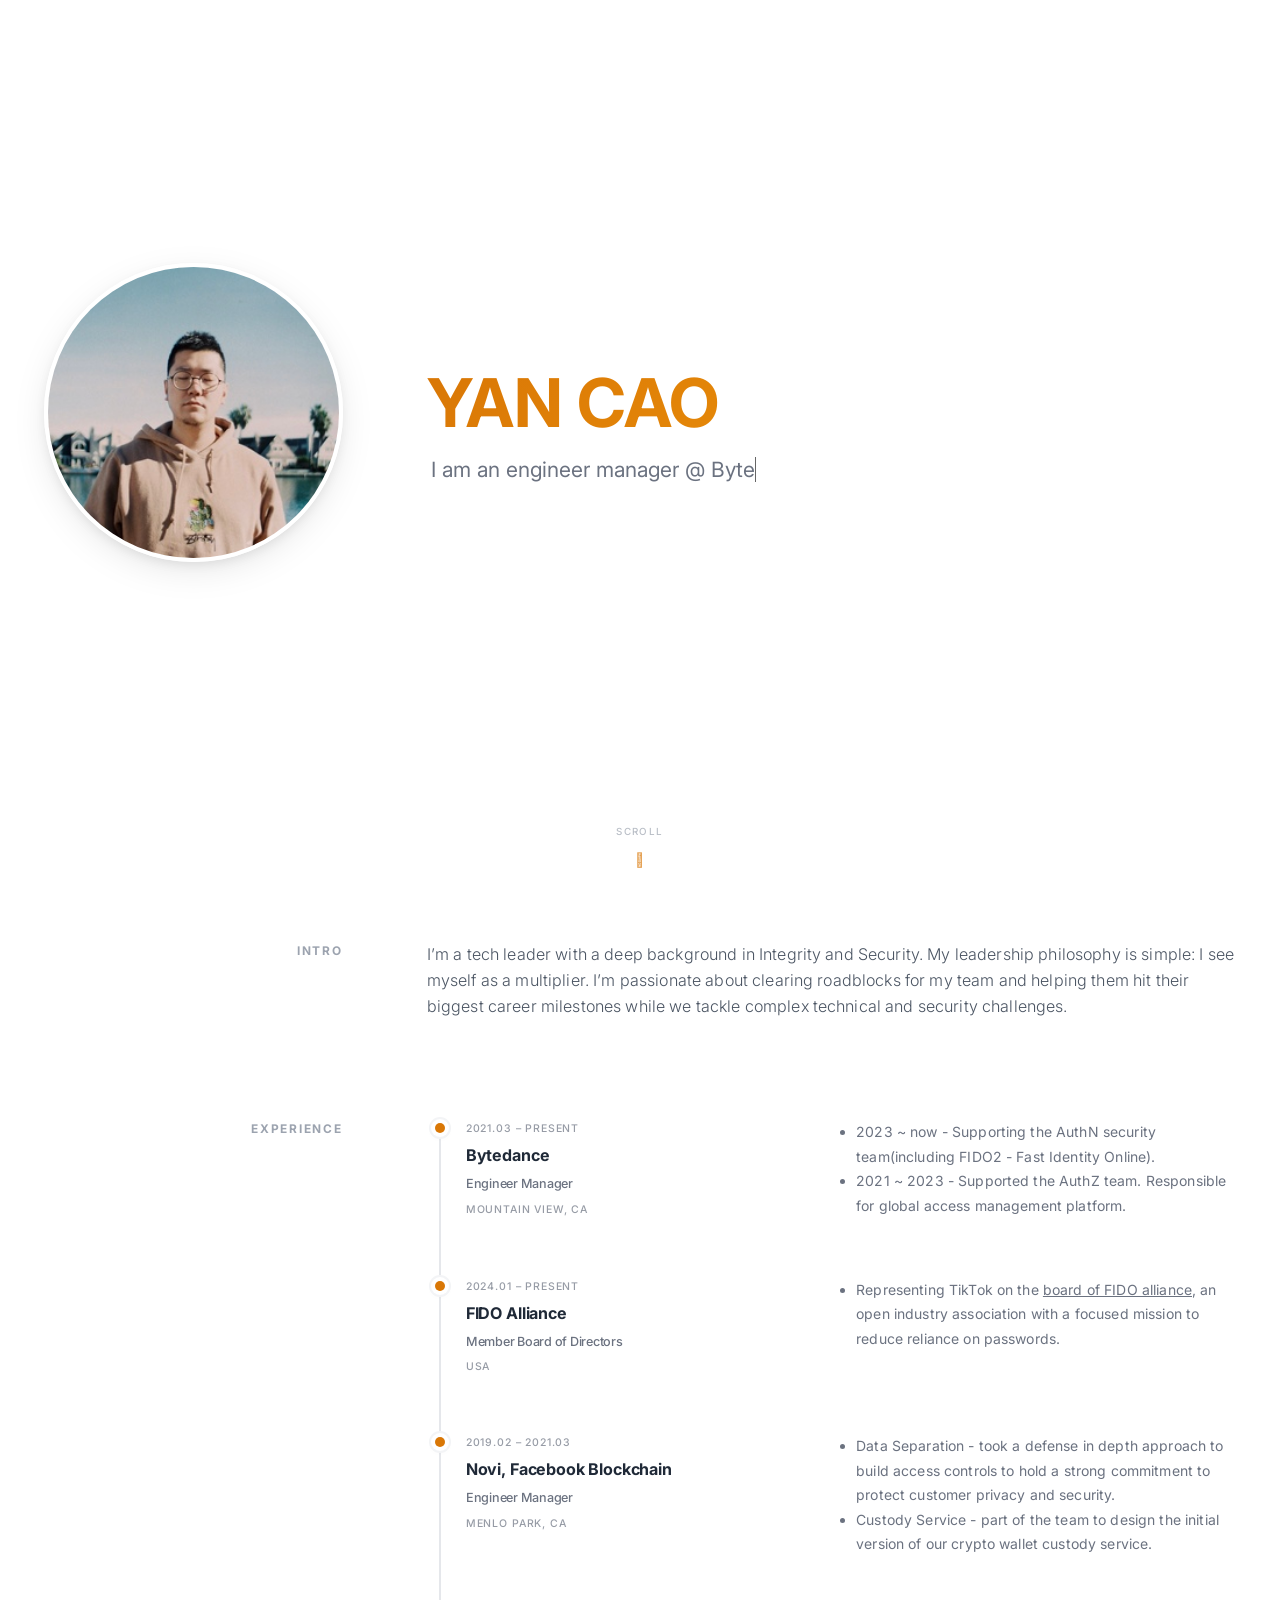
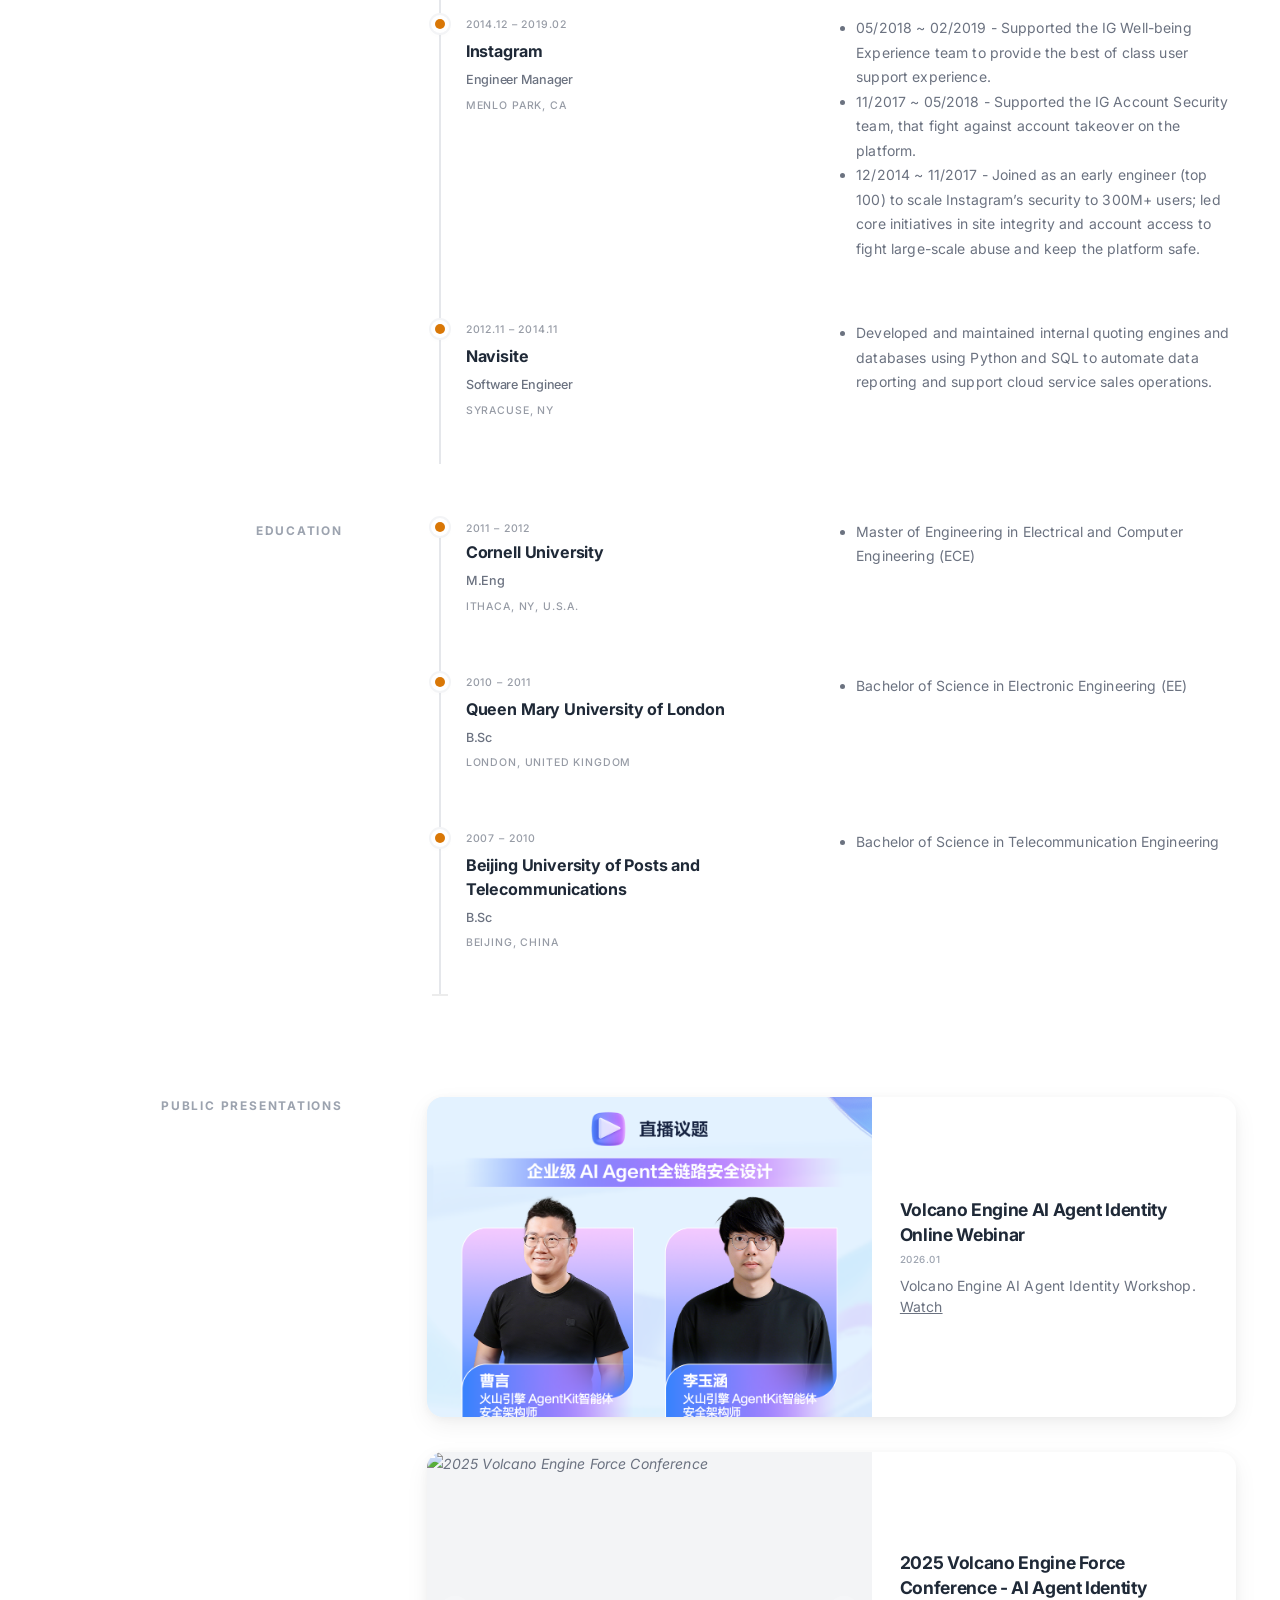
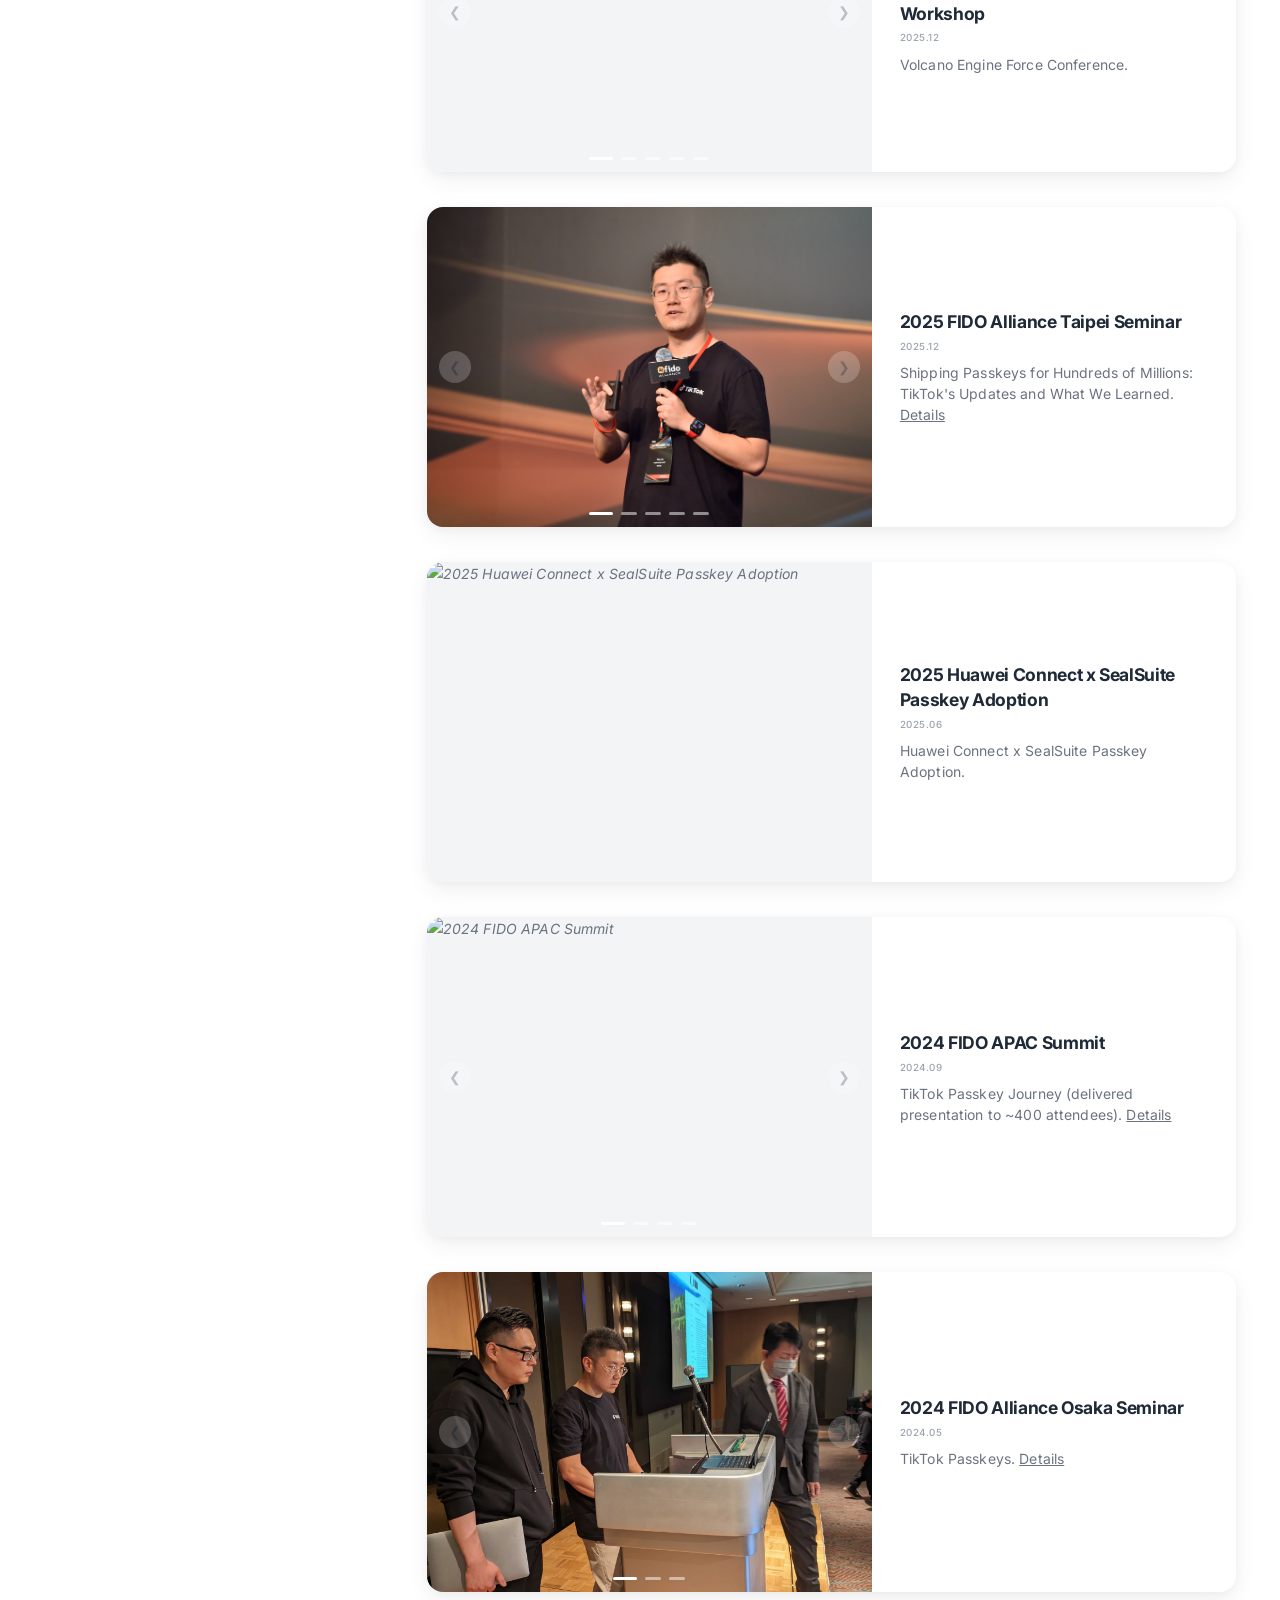
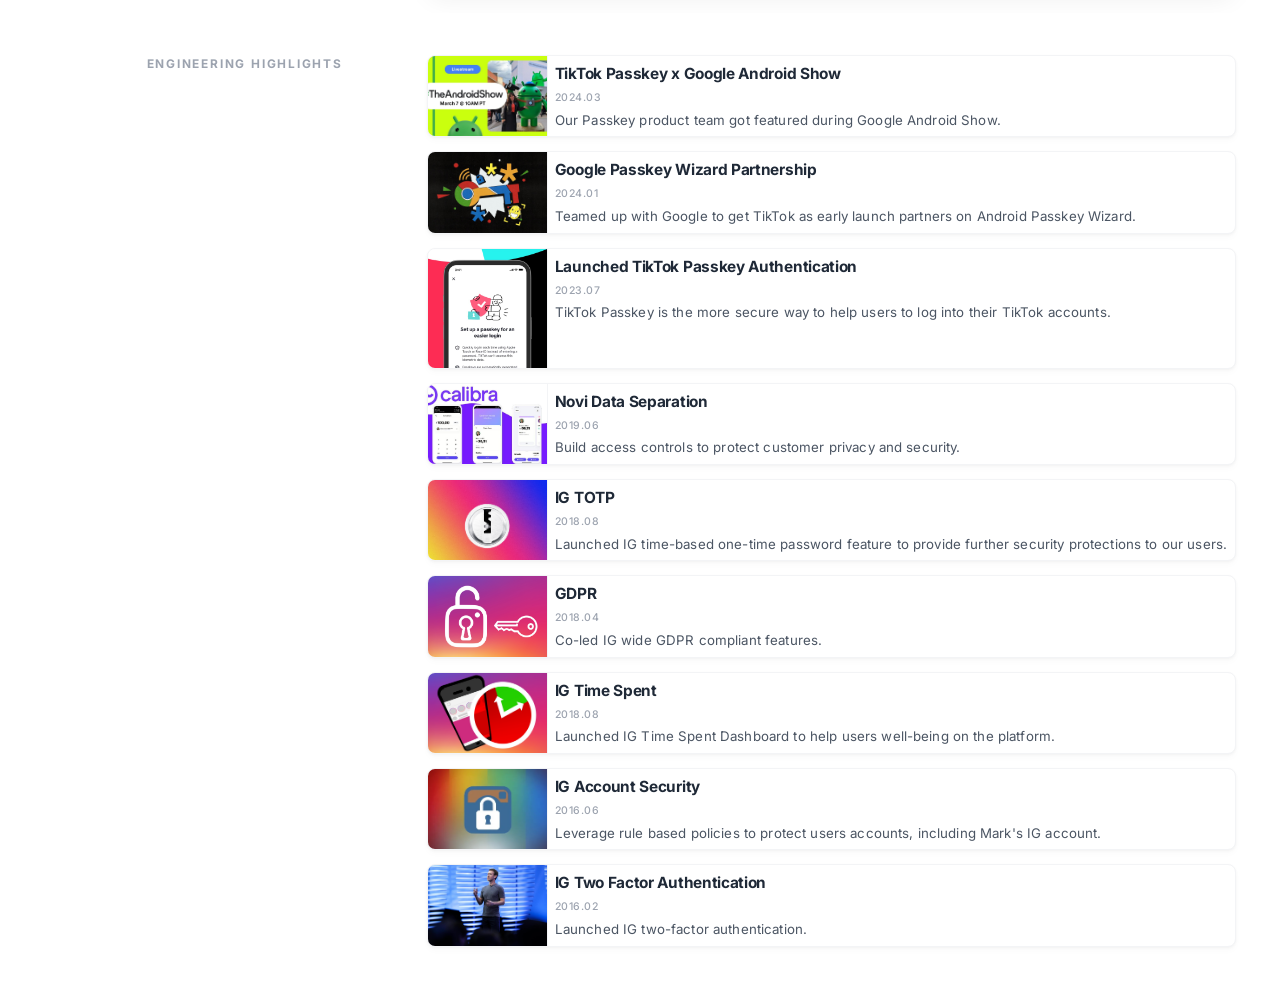
==== commit 5492c294: "Remove link from Data Separation entry in Experience section" ====
--- a/index.html
+++ b/index.html
@@ -327,10 +327,9 @@
                                             <ul>
                                                 <li>
                                                     Data Separation - took a defense in depth approach to build access
-                                                    controls to hold a <a href="https://bit.ly/3oNpCl0"
-                                                        target="_blank">strong commitment to protect customer privacy
-                                                        and
-                                                        security</a>.
+                                                    controls to hold a strong commitment to protect customer privacy
+                                                    and
+                                                    security.
                                                 </li>
                                                 <li>
                                                     Custody Service - part of the team to design the initial version of
--- a/assets/css/custom.css
+++ b/assets/css/custom.css
@@ -631,11 +631,16 @@
 
 /* Timeline items - better spacing */
 .c-timeline__item {
-  padding-bottom: 2.5rem;
+  padding-bottom: 1rem;
 }
 
 .c-timeline__item:last-child {
   padding-bottom: 0;
+}
+
+/* Add more space between Experience and Education */
+#education-section {
+  margin-top: 4rem;
 }
 
 /* Grid gap for projects */
@@ -806,7 +811,7 @@
   #education-section .o-section__container {
     align-items: flex-start !important;
   }
-  
+
   #education-section .o-section__header {
     align-self: flex-start !important;
     margin-top: 0 !important;
@@ -825,4 +830,4 @@
   #education-section .o-section__header {
     padding-top: 0 !important;
   }
-}
+}
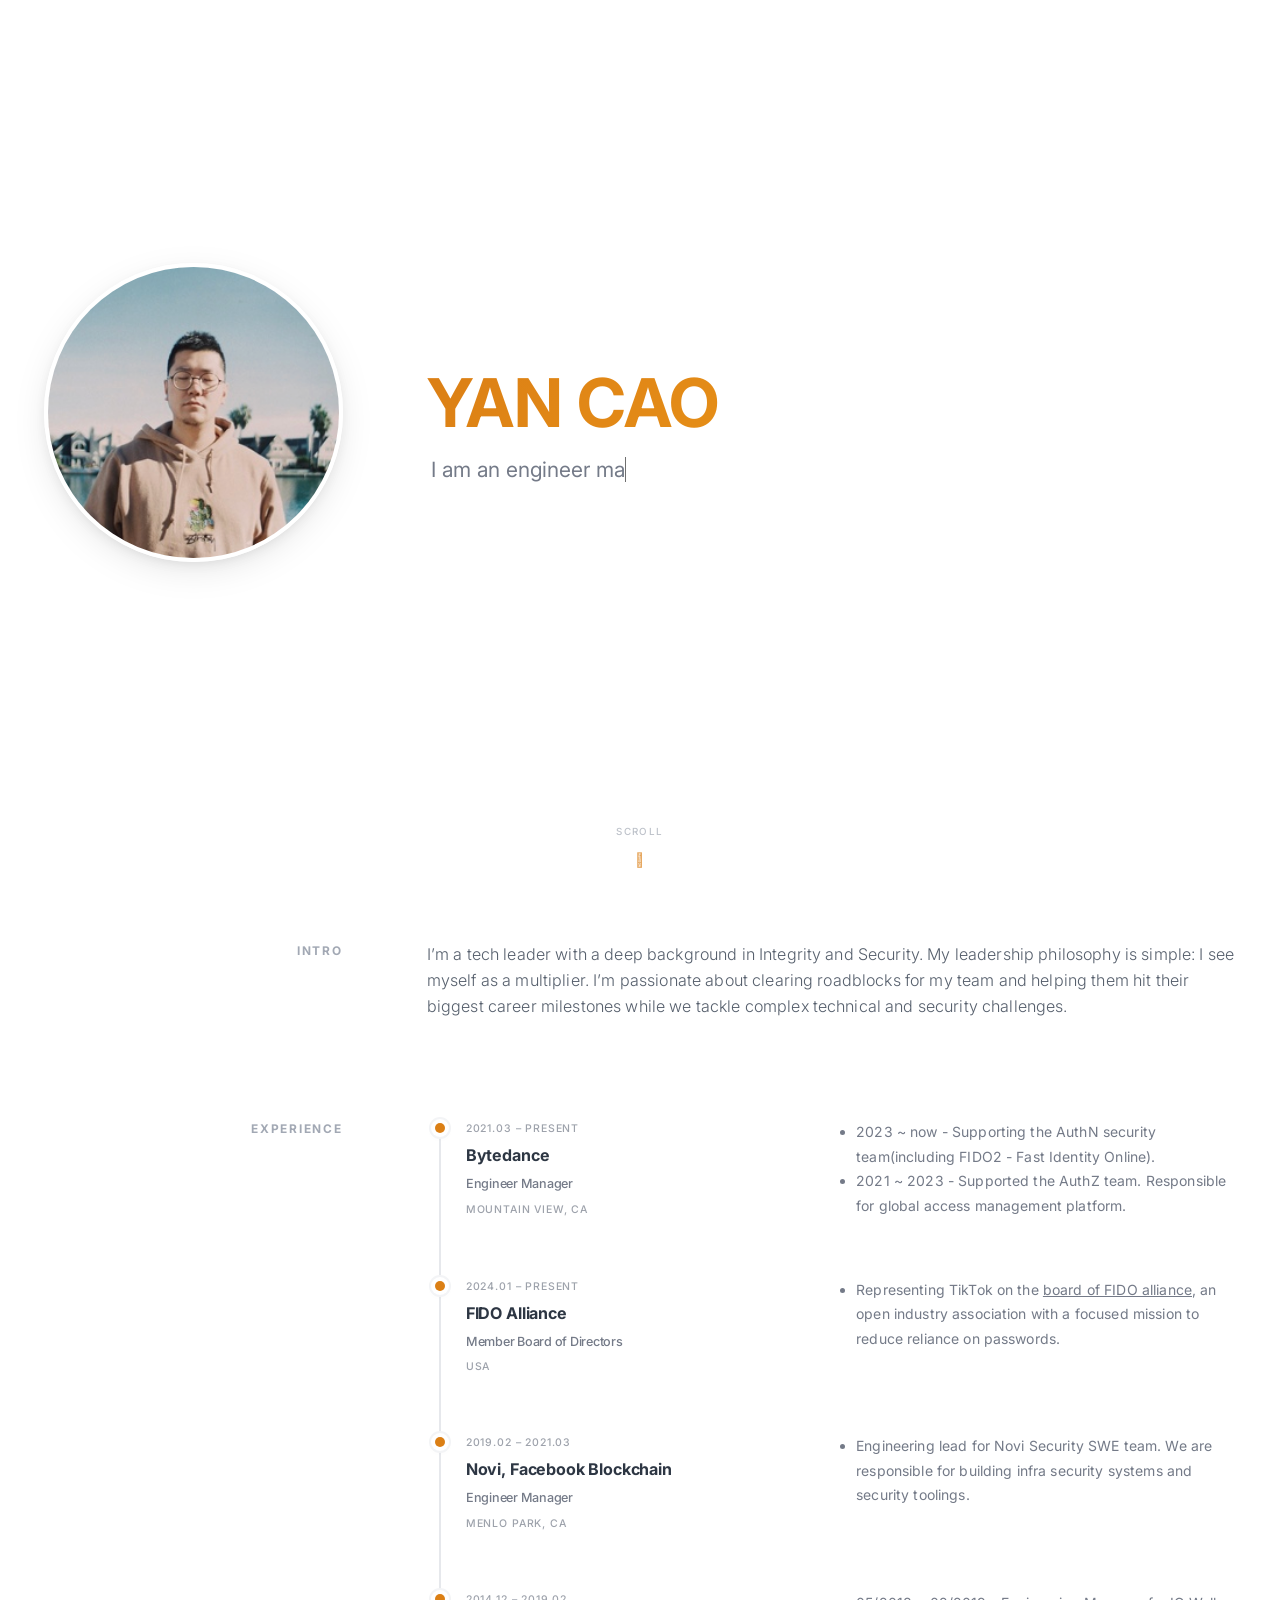
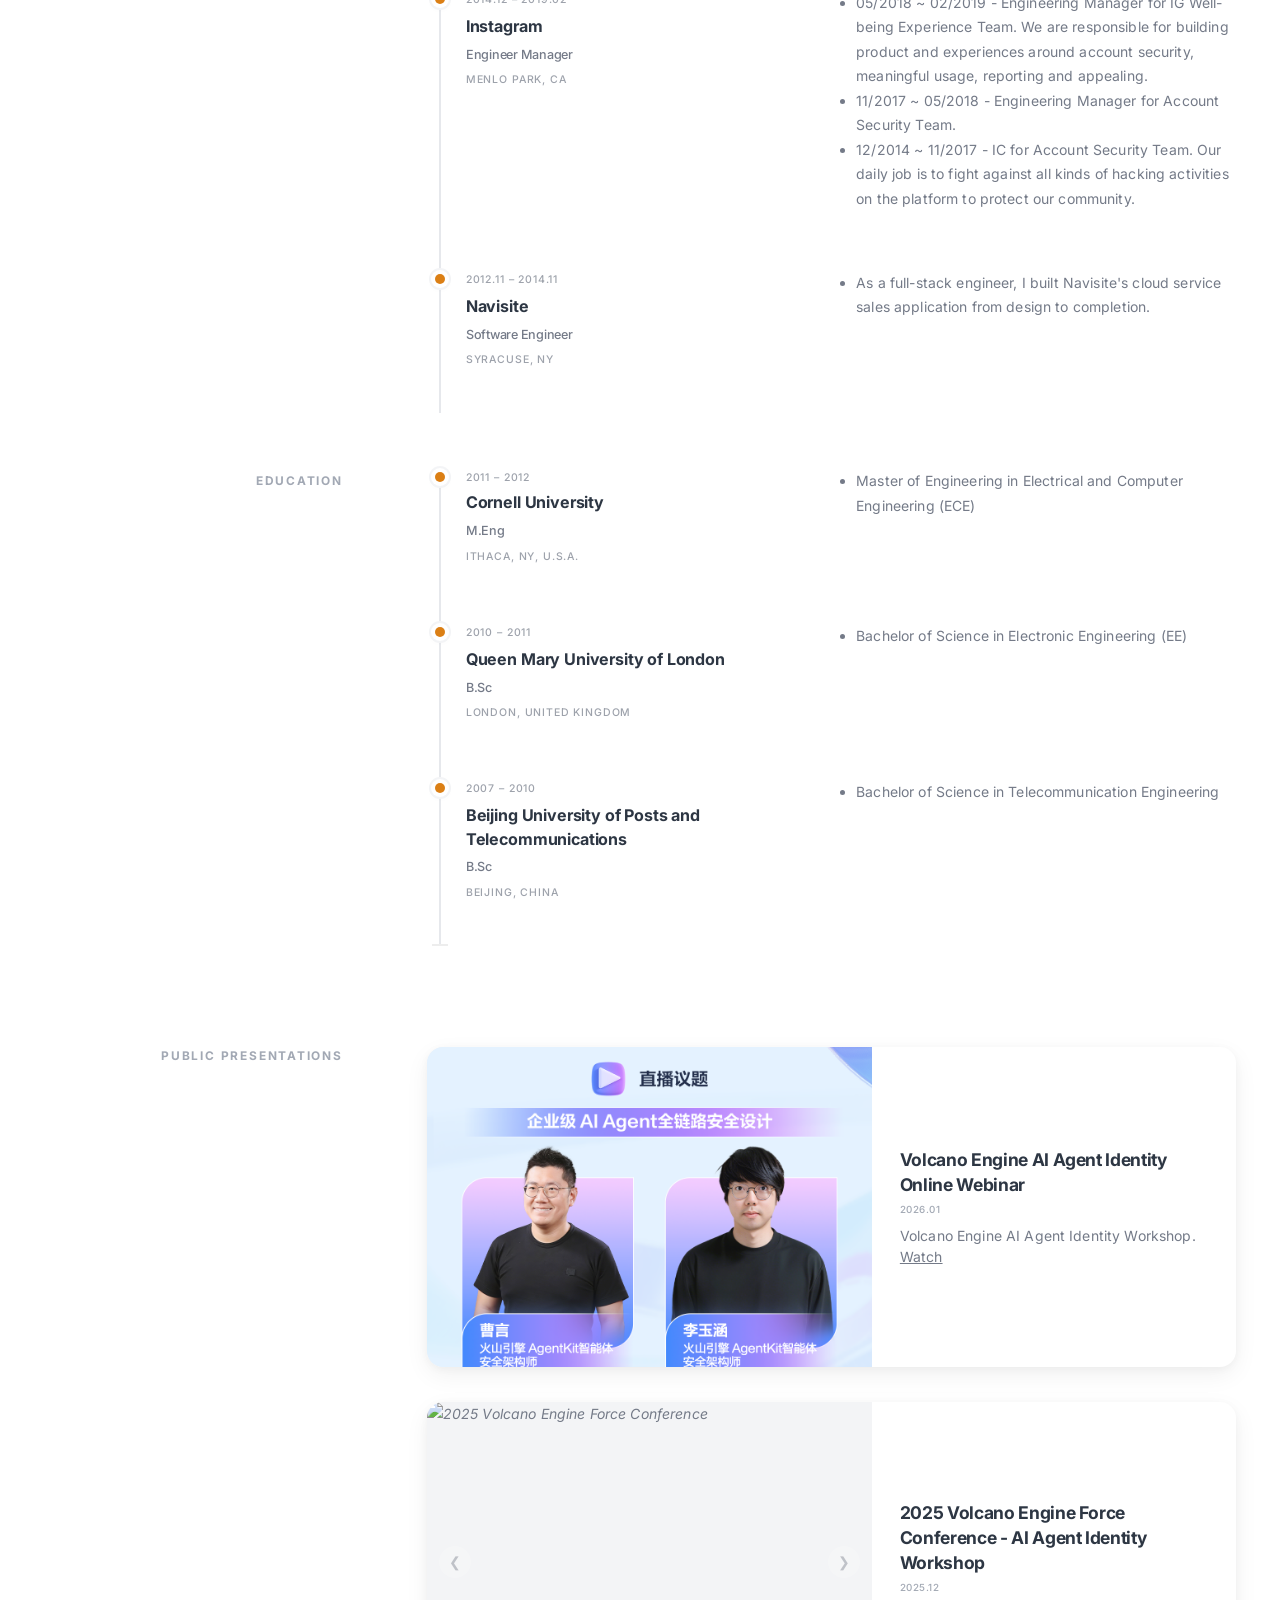
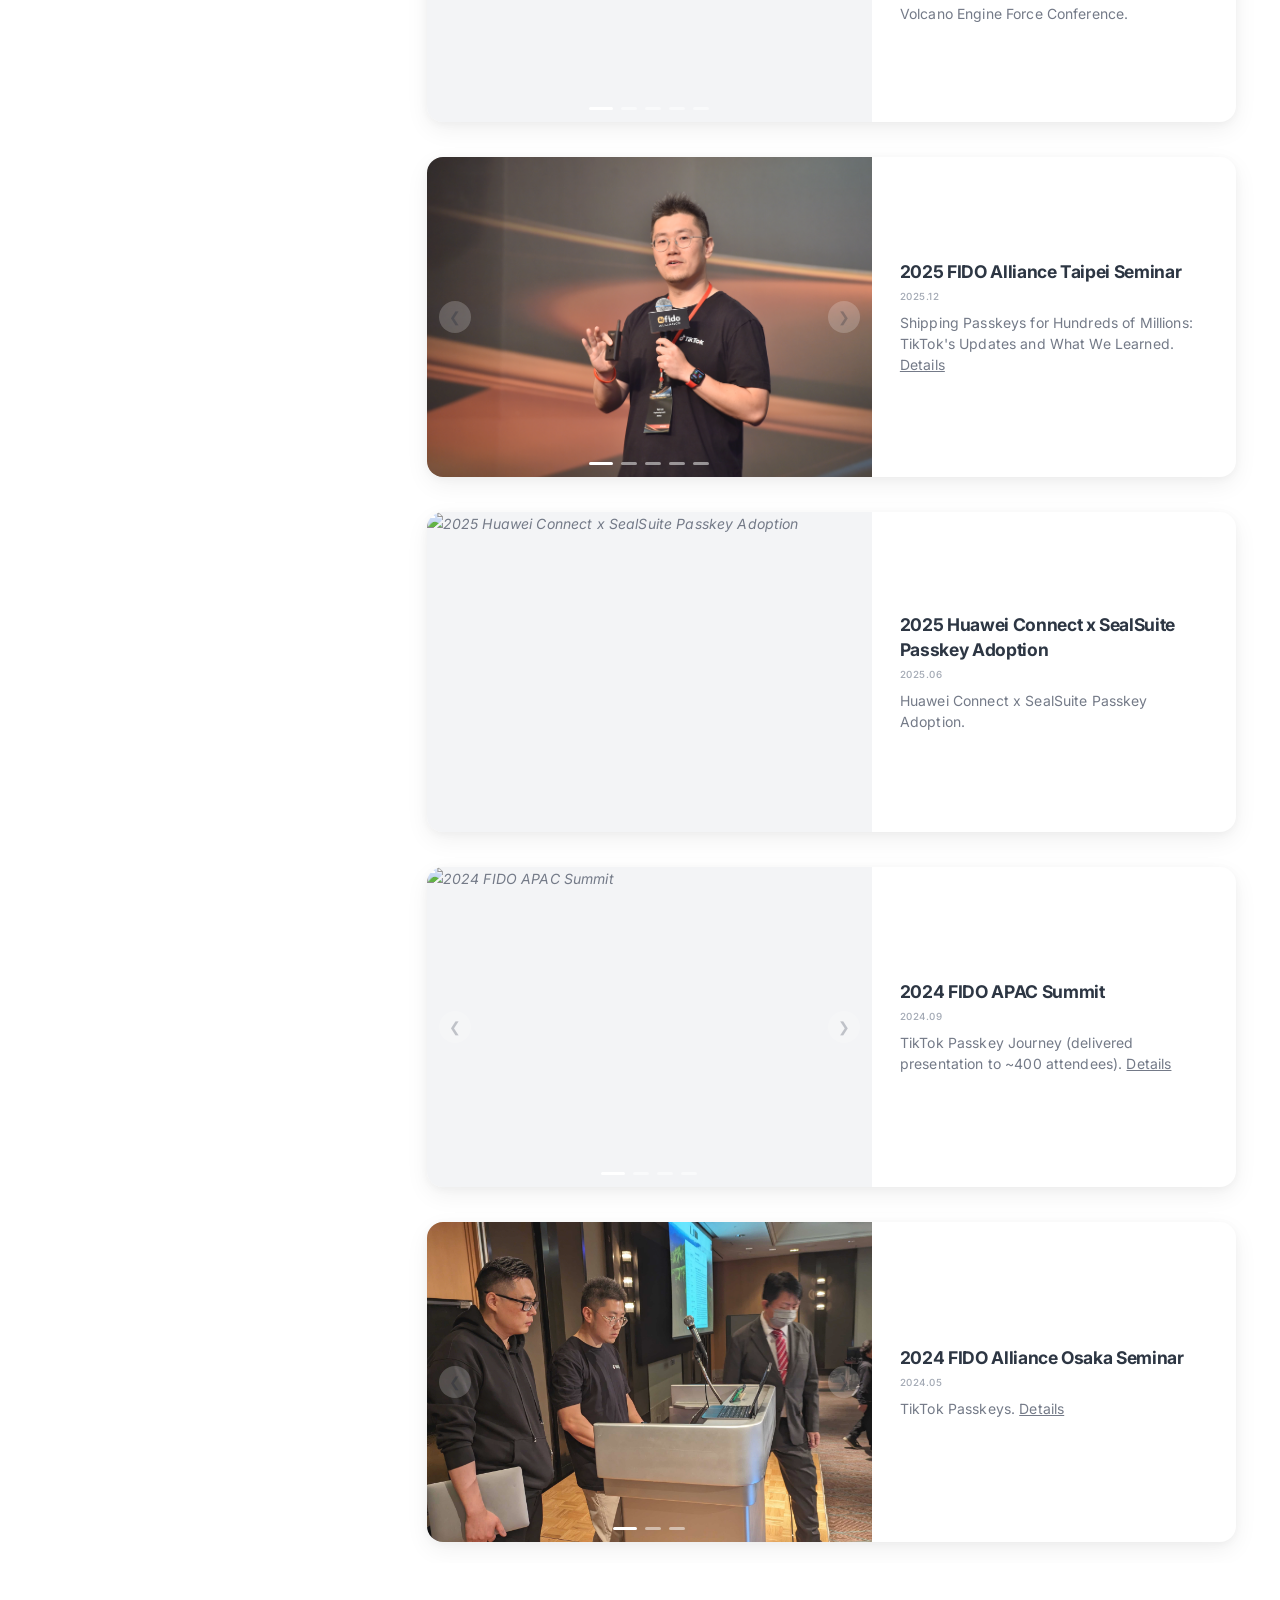
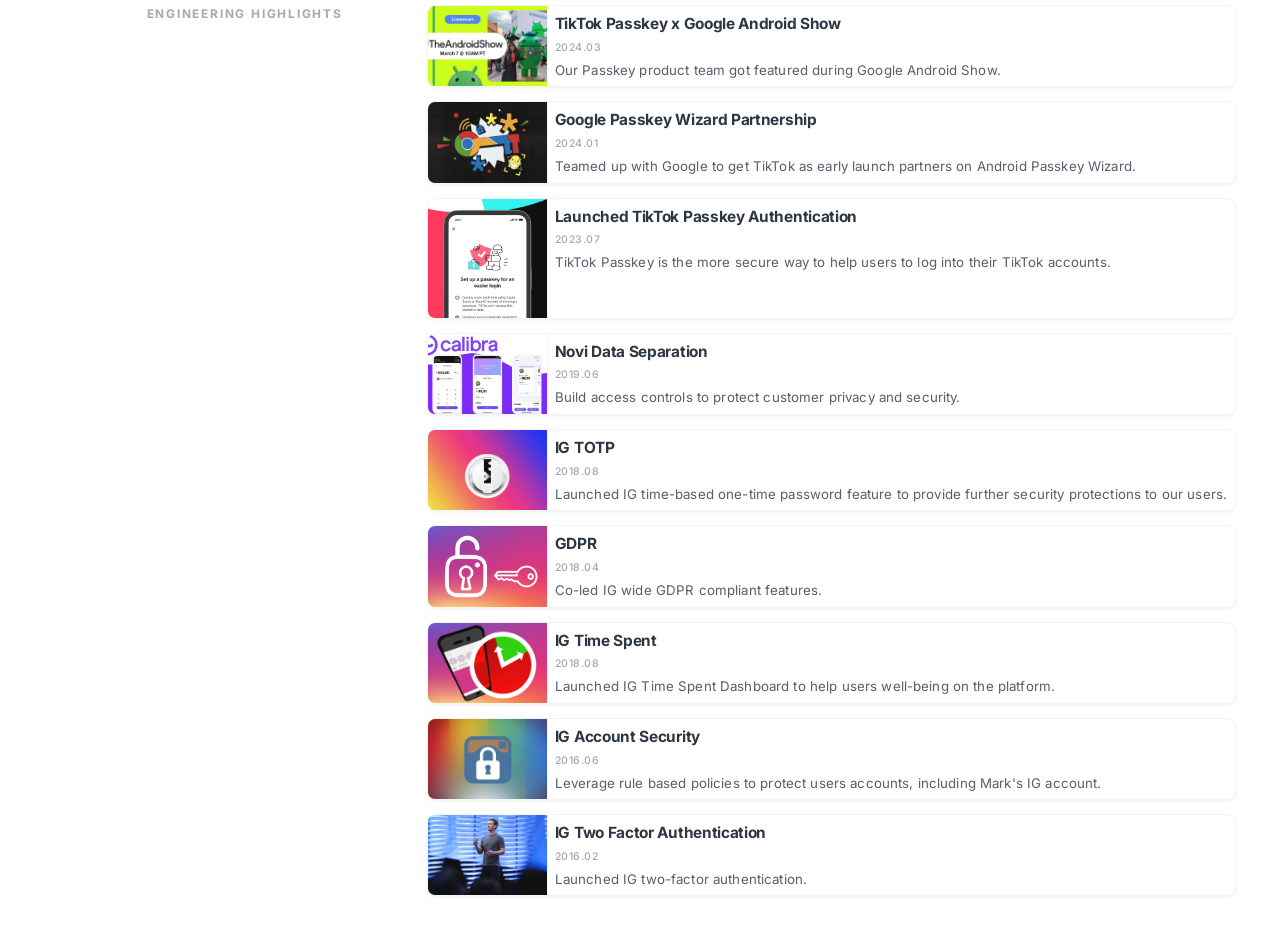
==== commit 92926b43: "Update Experience section content to match resume.md" ====
--- a/index.html
+++ b/index.html
@@ -326,15 +326,8 @@
                                         <div class="o-grid__col-md-7">
                                             <ul>
                                                 <li>
-                                                    Data Separation - took a defense in depth approach to build access
-                                                    controls to hold a strong commitment to protect customer privacy
-                                                    and
-                                                    security.
-                                                </li>
-                                                <li>
-                                                    Custody Service - part of the team to design the initial version of
-                                                    our
-                                                    crypto wallet custody service.
+                                                    Engineering lead for Novi Security SWE team. We are responsible for
+                                                    building infra security systems and security toolings.
                                                 </li>
                                             </ul>
                                         </div>
@@ -363,19 +356,17 @@
                                         <div class="o-grid__col-md-7">
                                             <ul>
                                                 <li>
-                                                    05/2018 ~ 02/2019 - Supported the IG Well-being Experience team to
-                                                    provide the best of class user support experience.
+                                                    05/2018 ~ 02/2019 - Engineering Manager for IG Well-being Experience
+                                                    Team. We are responsible for building product and experiences around
+                                                    account security, meaningful usage, reporting and appealing.
                                                 </li>
                                                 <li>
-                                                    11/2017 ~ 05/2018 - Supported the IG Account Security team, that
-                                                    fight
-                                                    against account takeover on the platform.
+                                                    11/2017 ~ 05/2018 - Engineering Manager for Account Security Team.
                                                 </li>
                                                 <li>
-                                                    12/2014 ~ 11/2017 - Joined as an early engineer (top 100) to scale
-                                                    Instagram’s security to 300M+ users; led core initiatives in site
-                                                    integrity and account access to fight large-scale abuse and keep the
-                                                    platform safe.
+                                                    12/2014 ~ 11/2017 - IC for Account Security Team. Our daily job is
+                                                    to fight against all kinds of hacking activities on the platform to
+                                                    protect our community.
                                                 </li>
                                             </ul>
                                         </div>
@@ -404,10 +395,8 @@
                                         <div class="o-grid__col-md-7">
                                             <ul>
                                                 <li>
-                                                    Developed and maintained internal quoting engines and databases
-                                                    using Python
-                                                    and SQL to automate data reporting and support cloud service sales
-                                                    operations.
+                                                    As a full-stack engineer, I built Navisite's cloud service sales
+                                                    application from design to completion.
                                                 </li>
                                             </ul>
                                         </div>
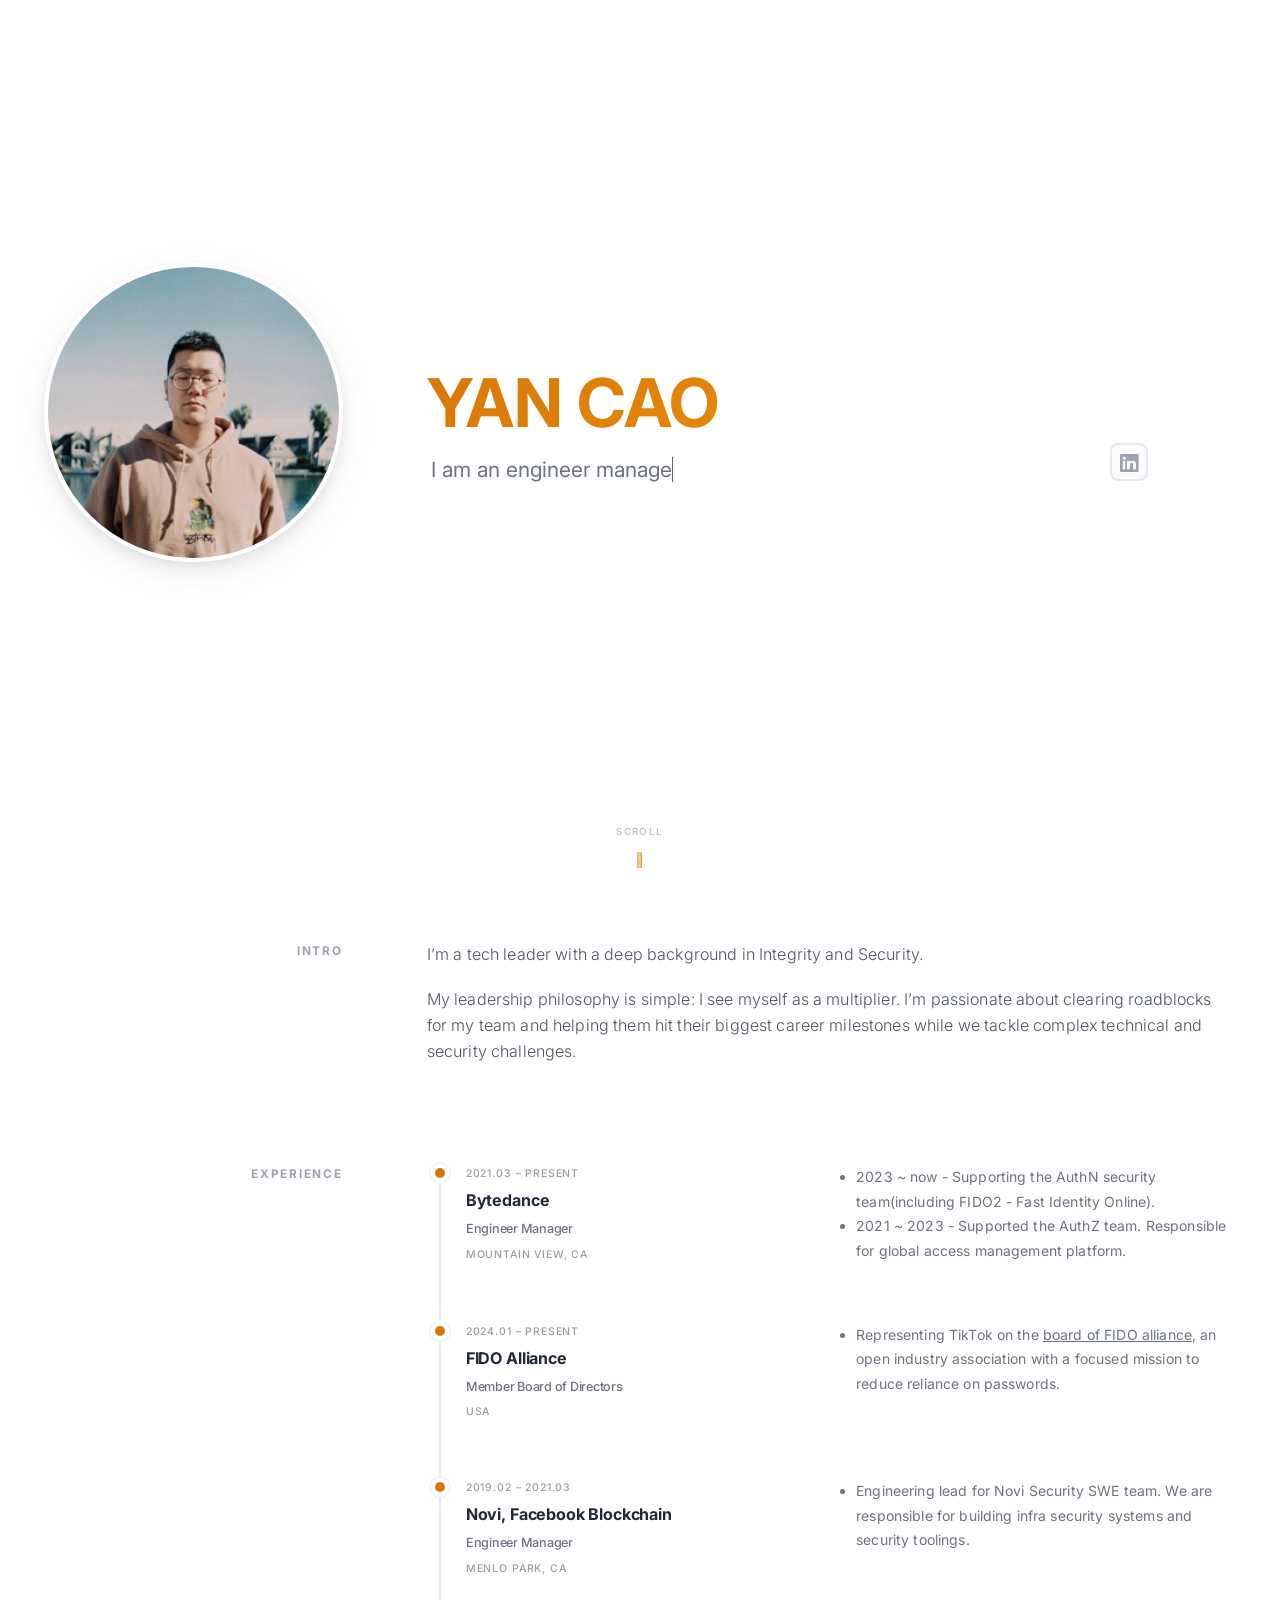
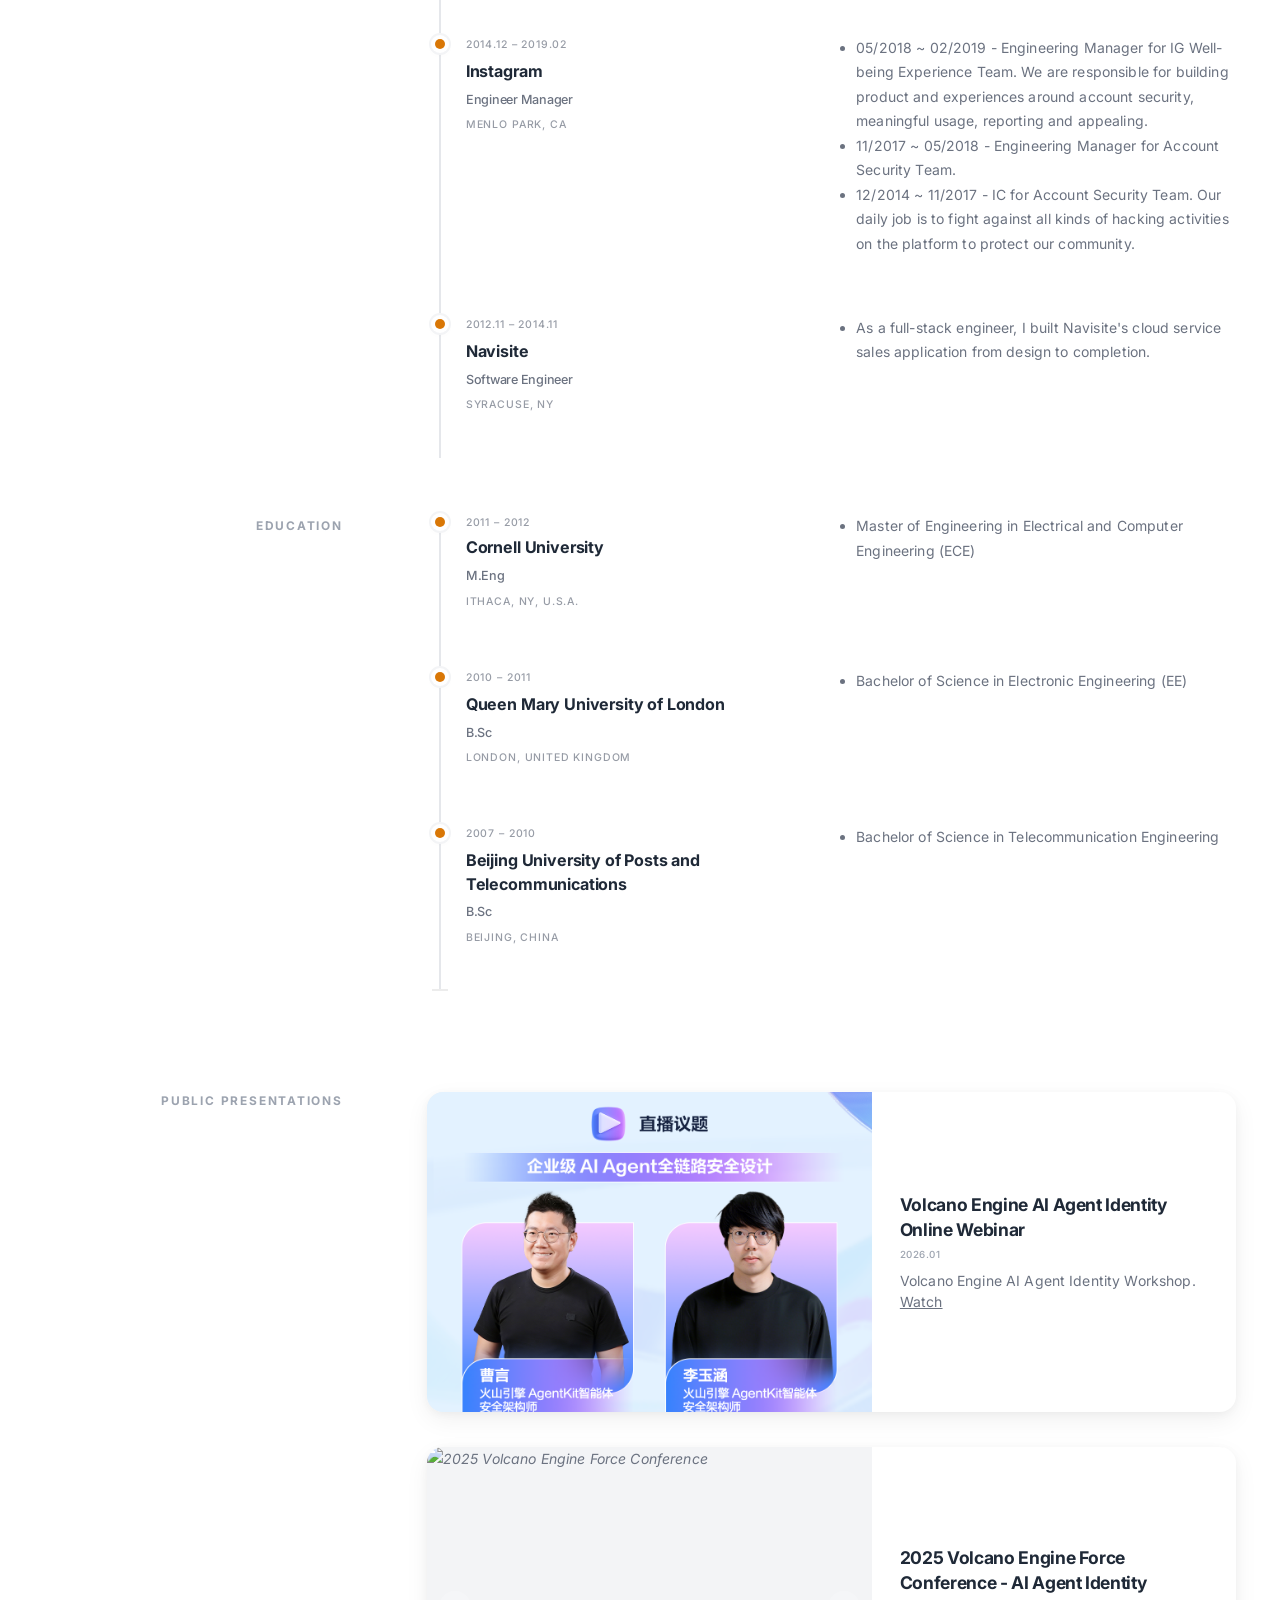
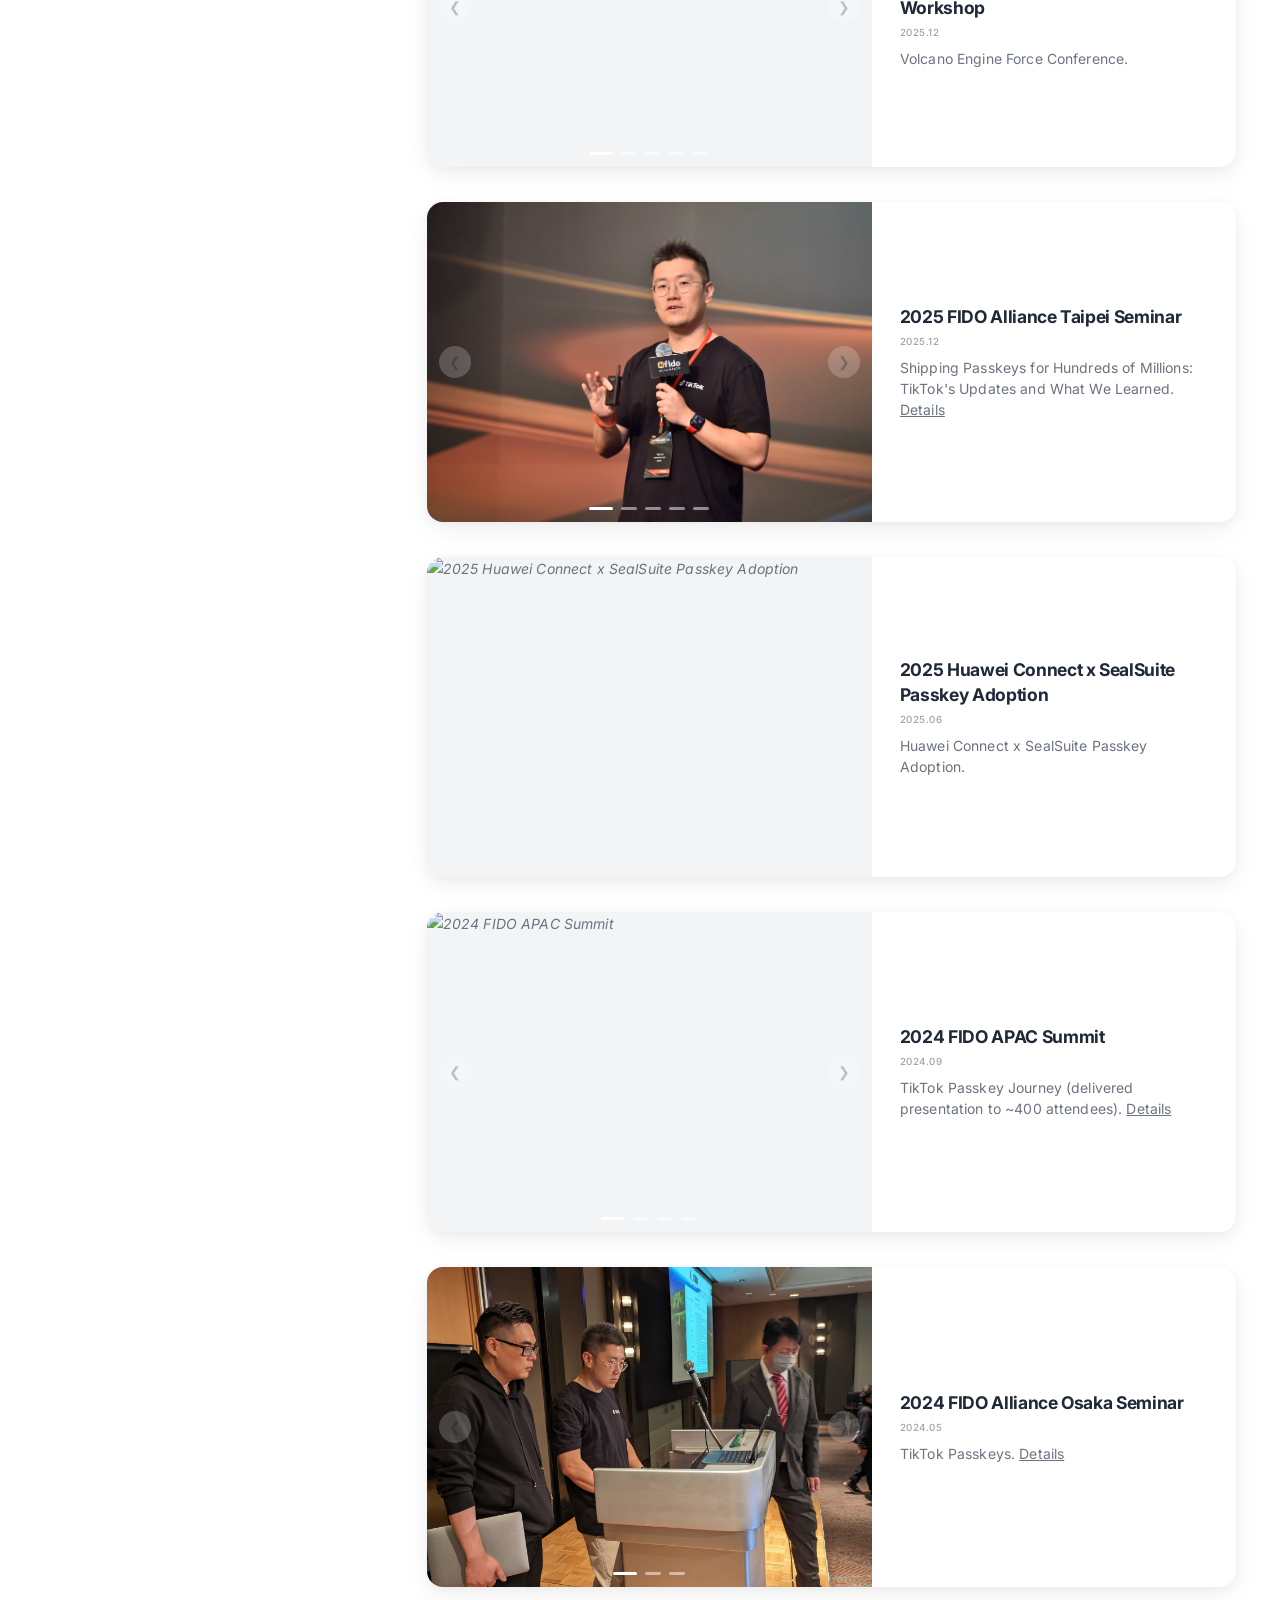
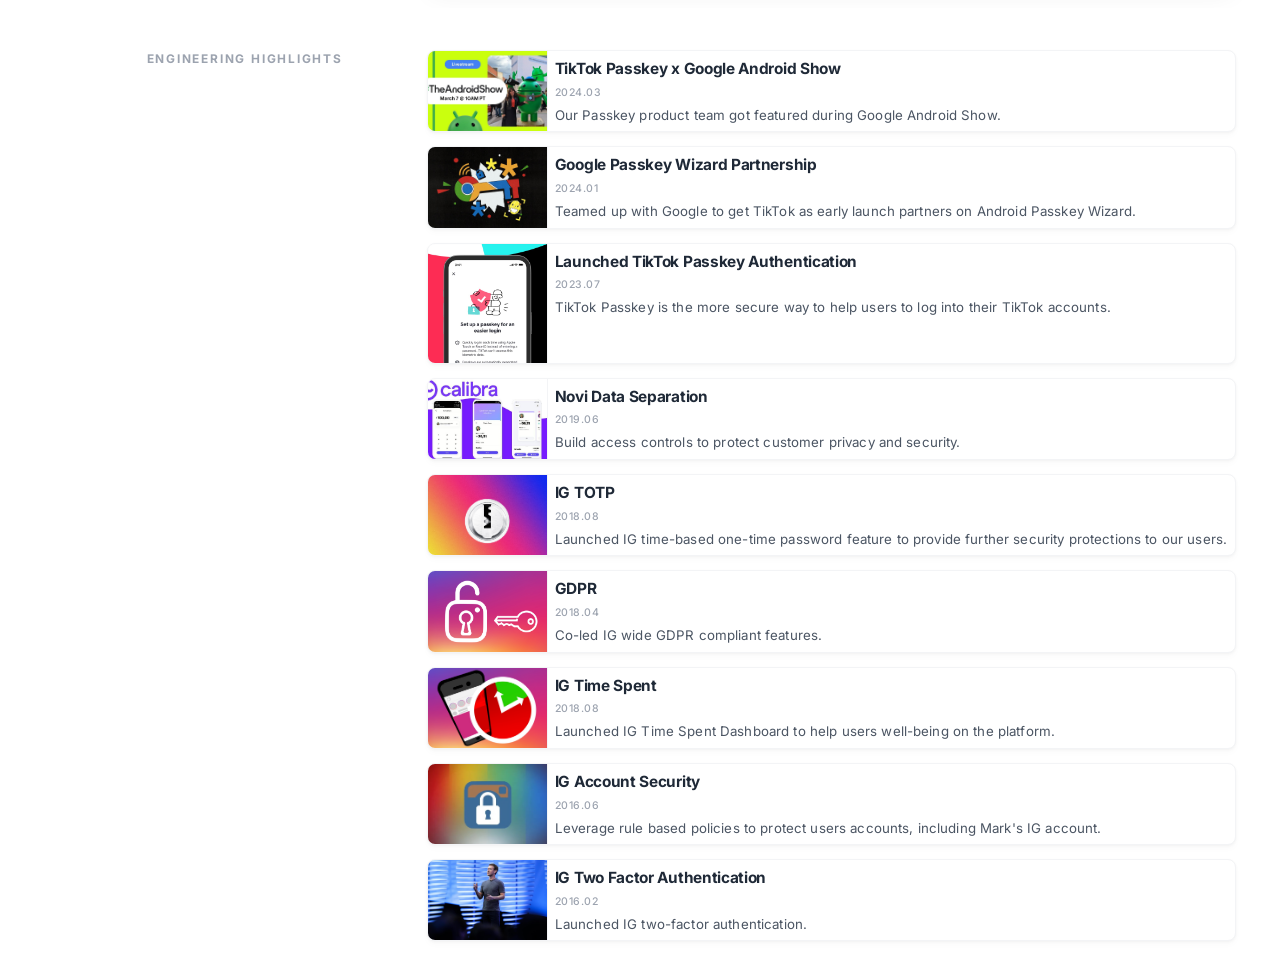
==== commit 6847c5b6: "Split Intro section into two paragraphs" ====
--- a/index.html
+++ b/index.html
@@ -194,8 +194,10 @@
                             <div class="c-intro">
                                 <div class="o-content__body">
                                     <p>
-                                        I’m a tech leader with a deep background in Integrity and Security. My
-                                        leadership philosophy is simple: I see myself as a multiplier. I’m passionate
+                                        I’m a tech leader with a deep background in Integrity and Security.
+                                    </p>
+                                    <p>
+                                        My leadership philosophy is simple: I see myself as a multiplier. I’m passionate
                                         about clearing roadblocks for my team and helping them hit their biggest career
                                         milestones while we tackle complex technical and security challenges.
                                     </p>
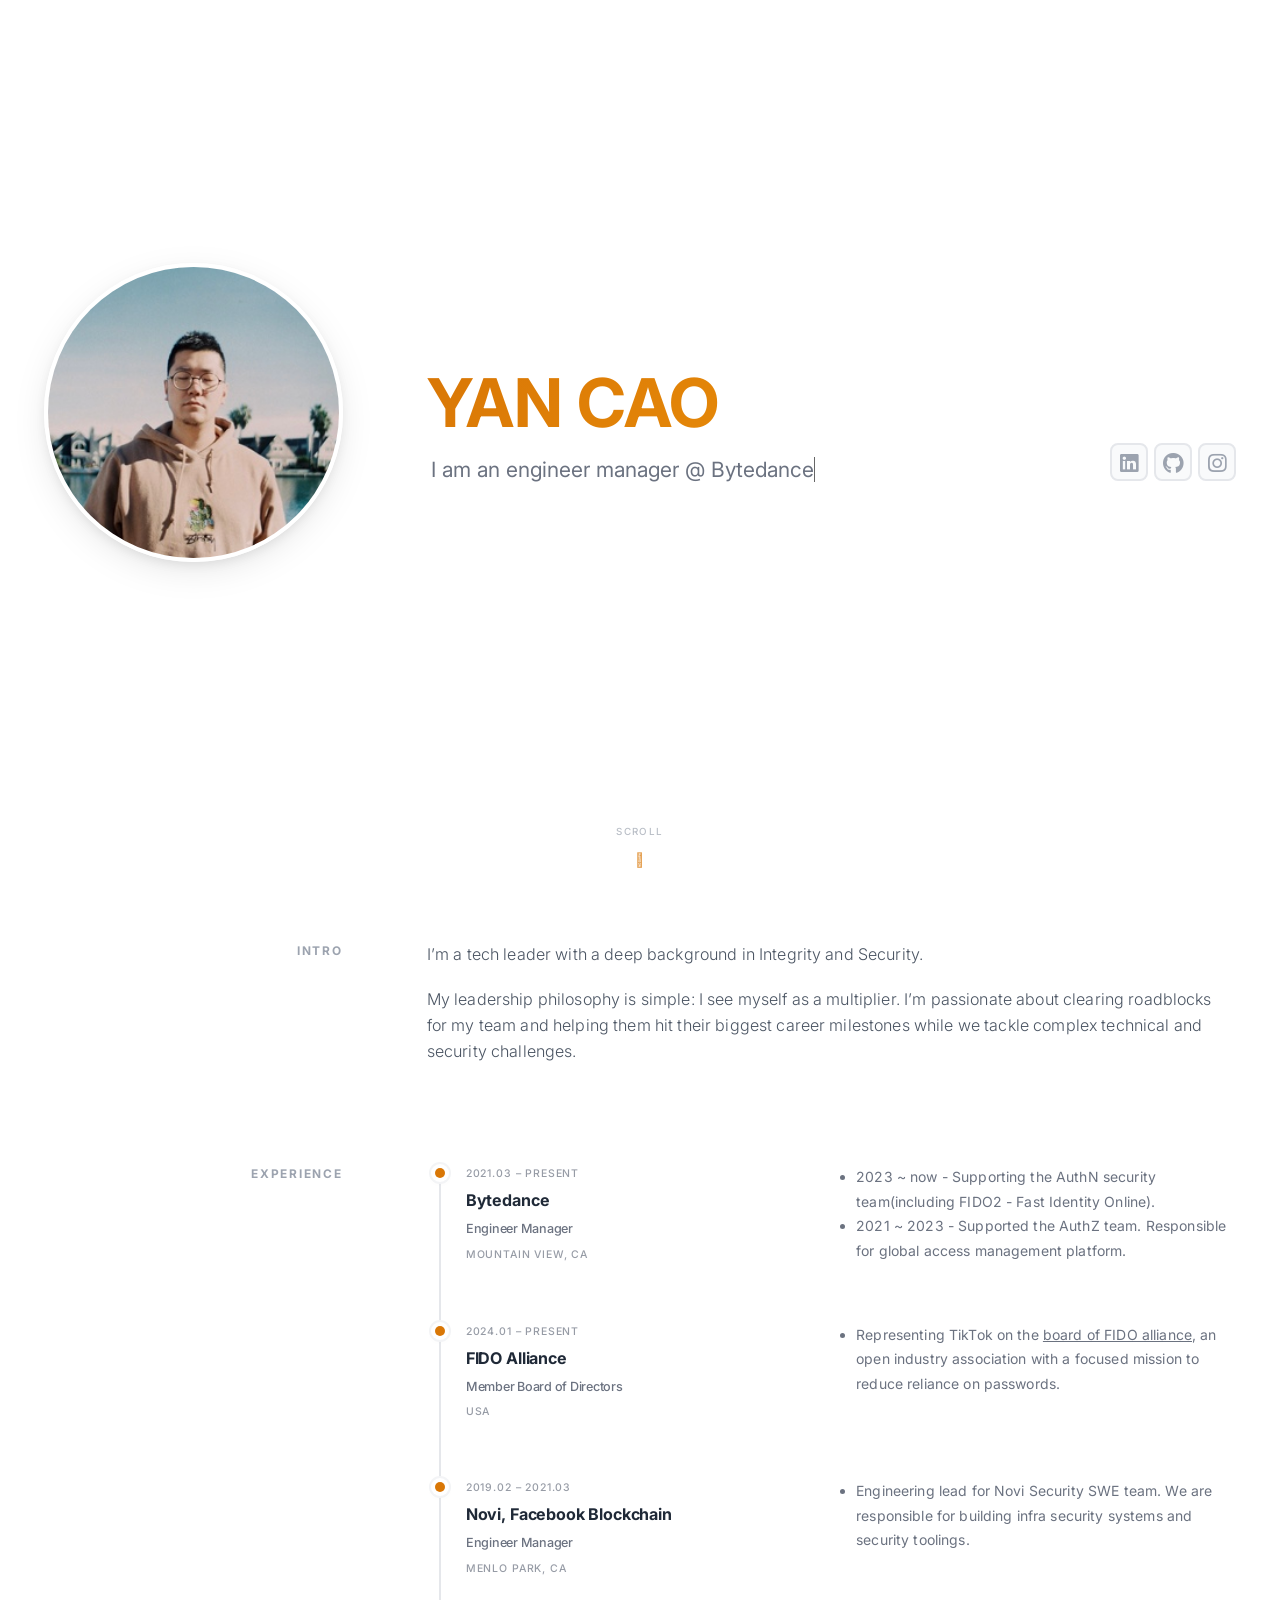
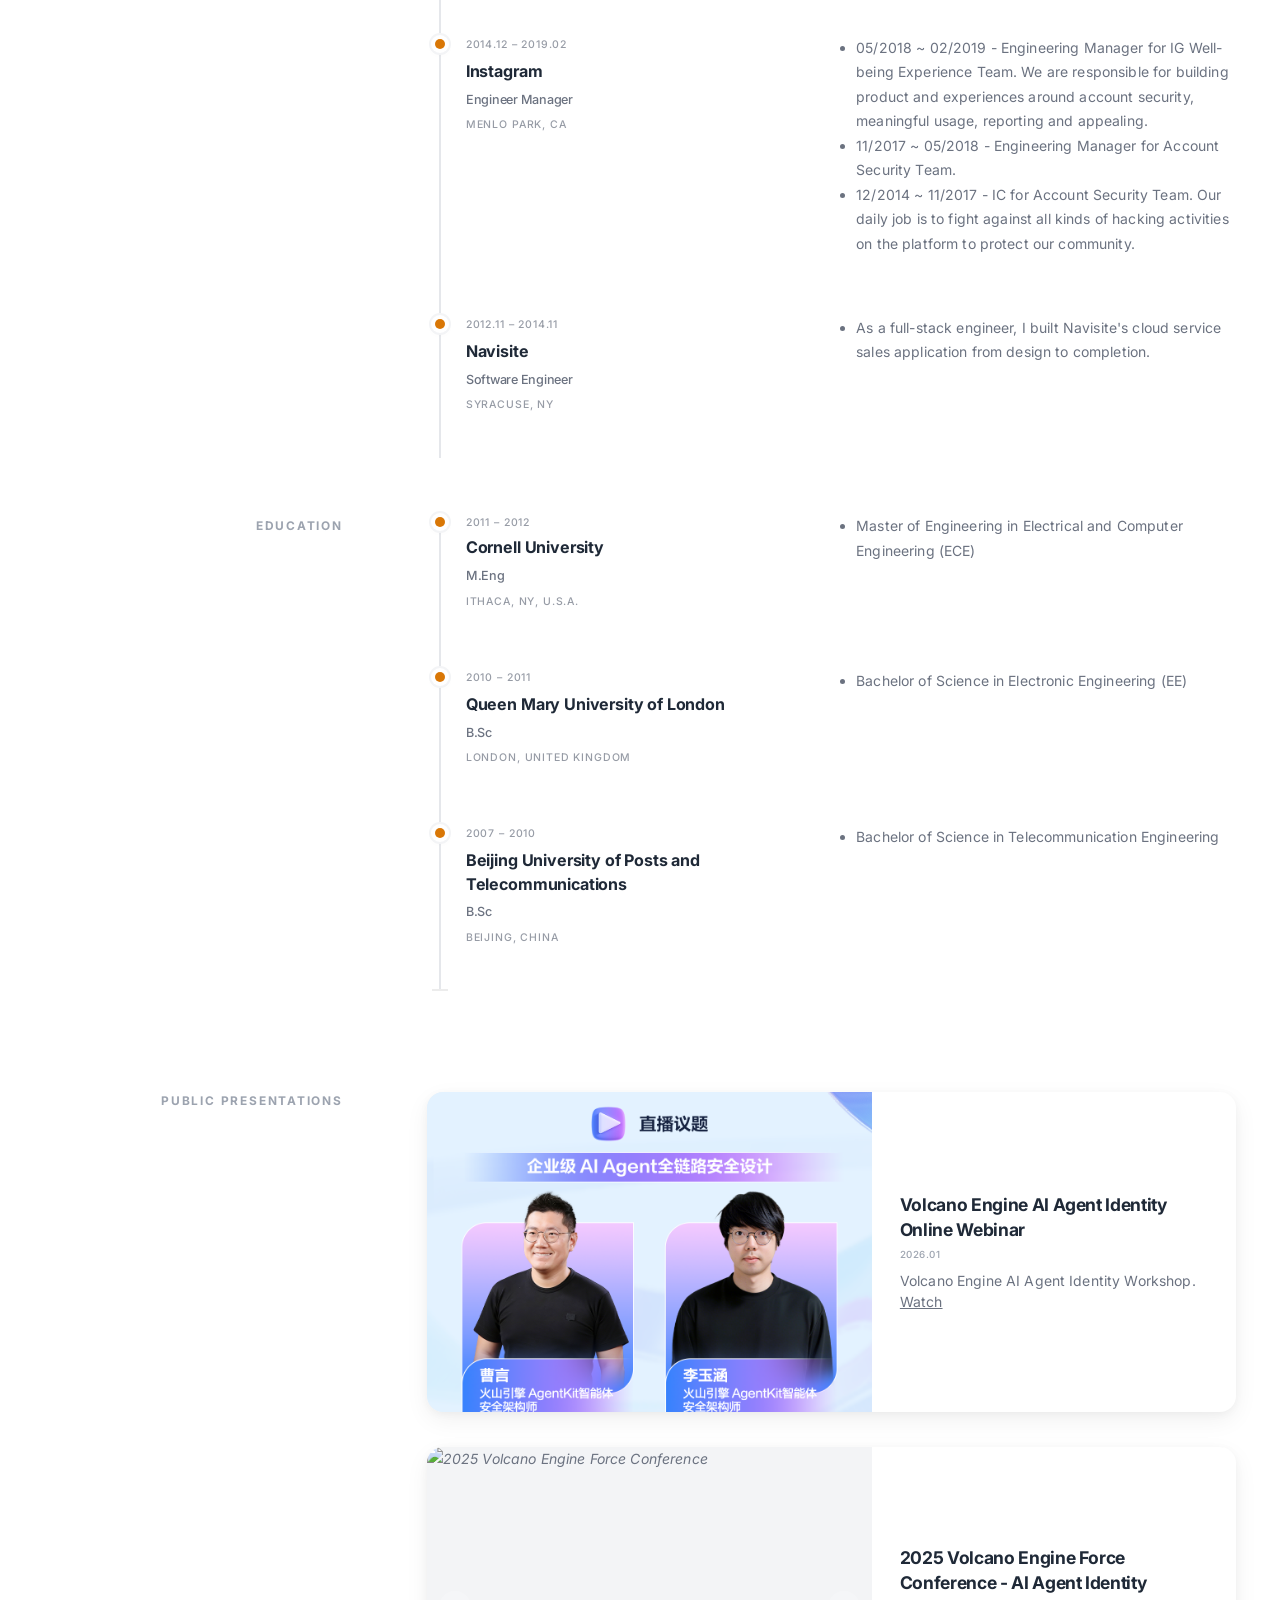
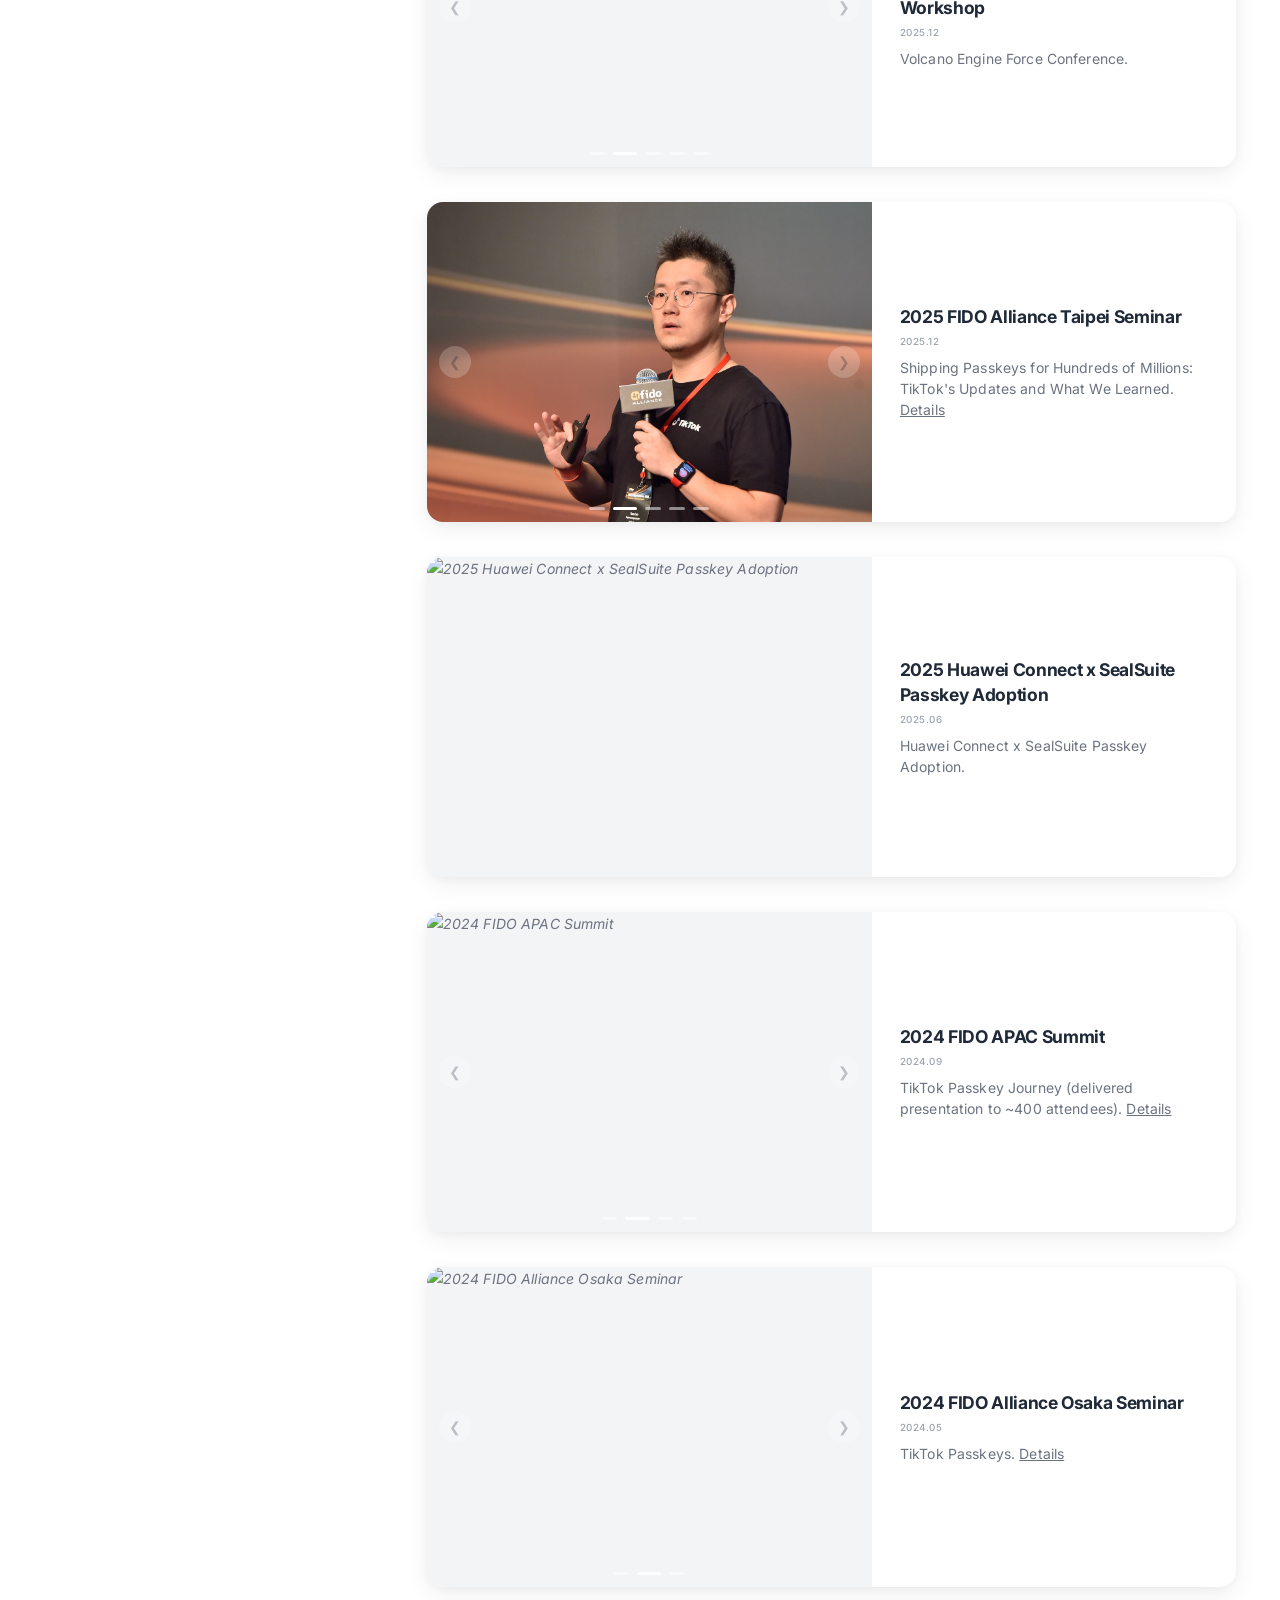
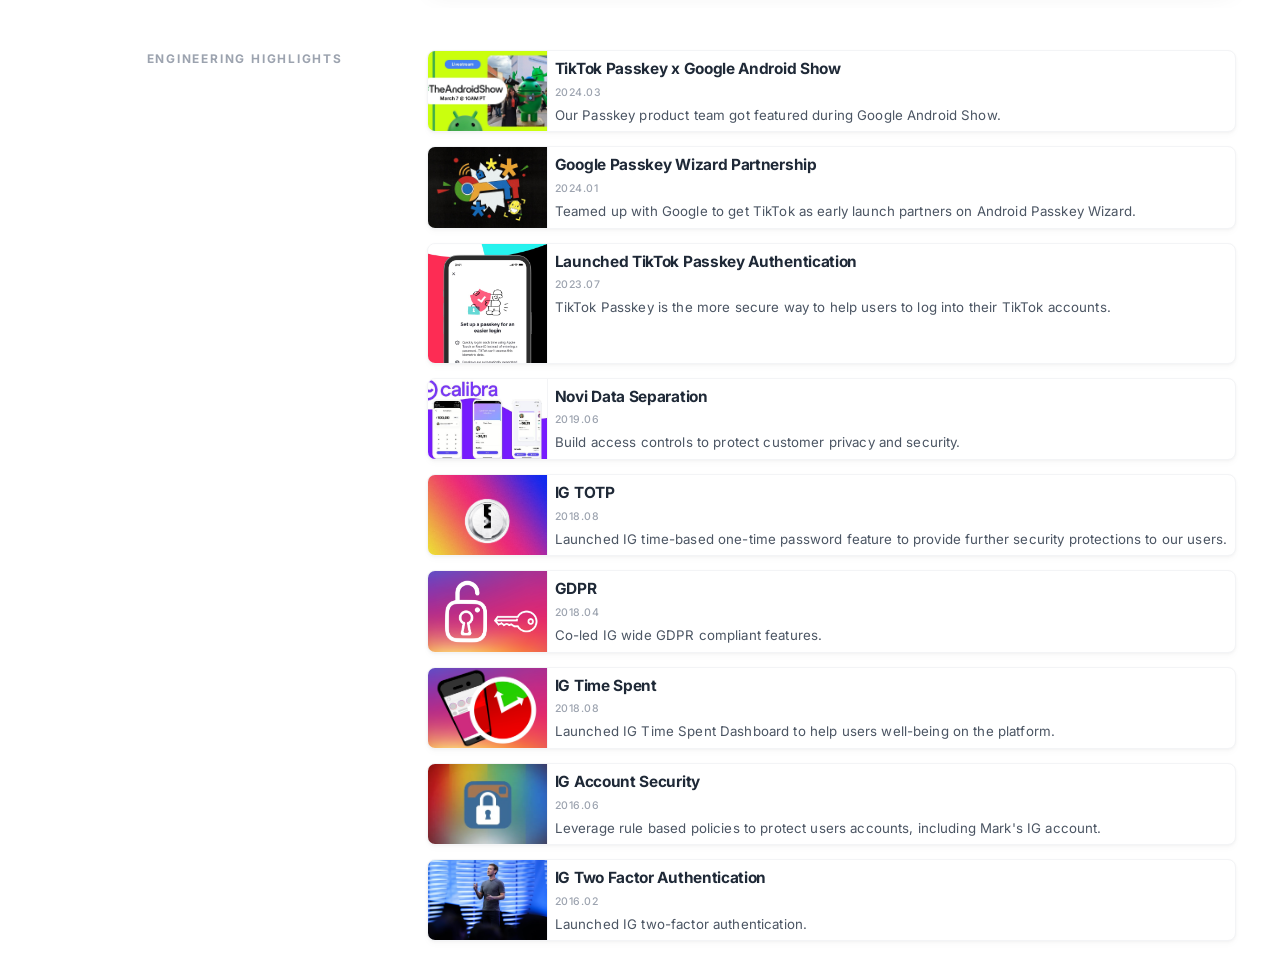
==== commit 41b279ff: "Add Volcano Force presentation anchor" ====
--- a/index.html
+++ b/index.html
@@ -585,7 +585,7 @@
                         </div>
 
                         <!-- Presentation 2: 2025 Volcano Engine Force Conference - 2025.12 -->
-                        <div class="c-presentation-row">
+                        <div class="c-presentation-row" id="volcano-force-2025">
                             <div class="c-presentation-card c-presentation-card--full">
                                 <div class="c-presentation-carousel" data-carousel>
                                     <div class="c-presentation-carousel__slides">
